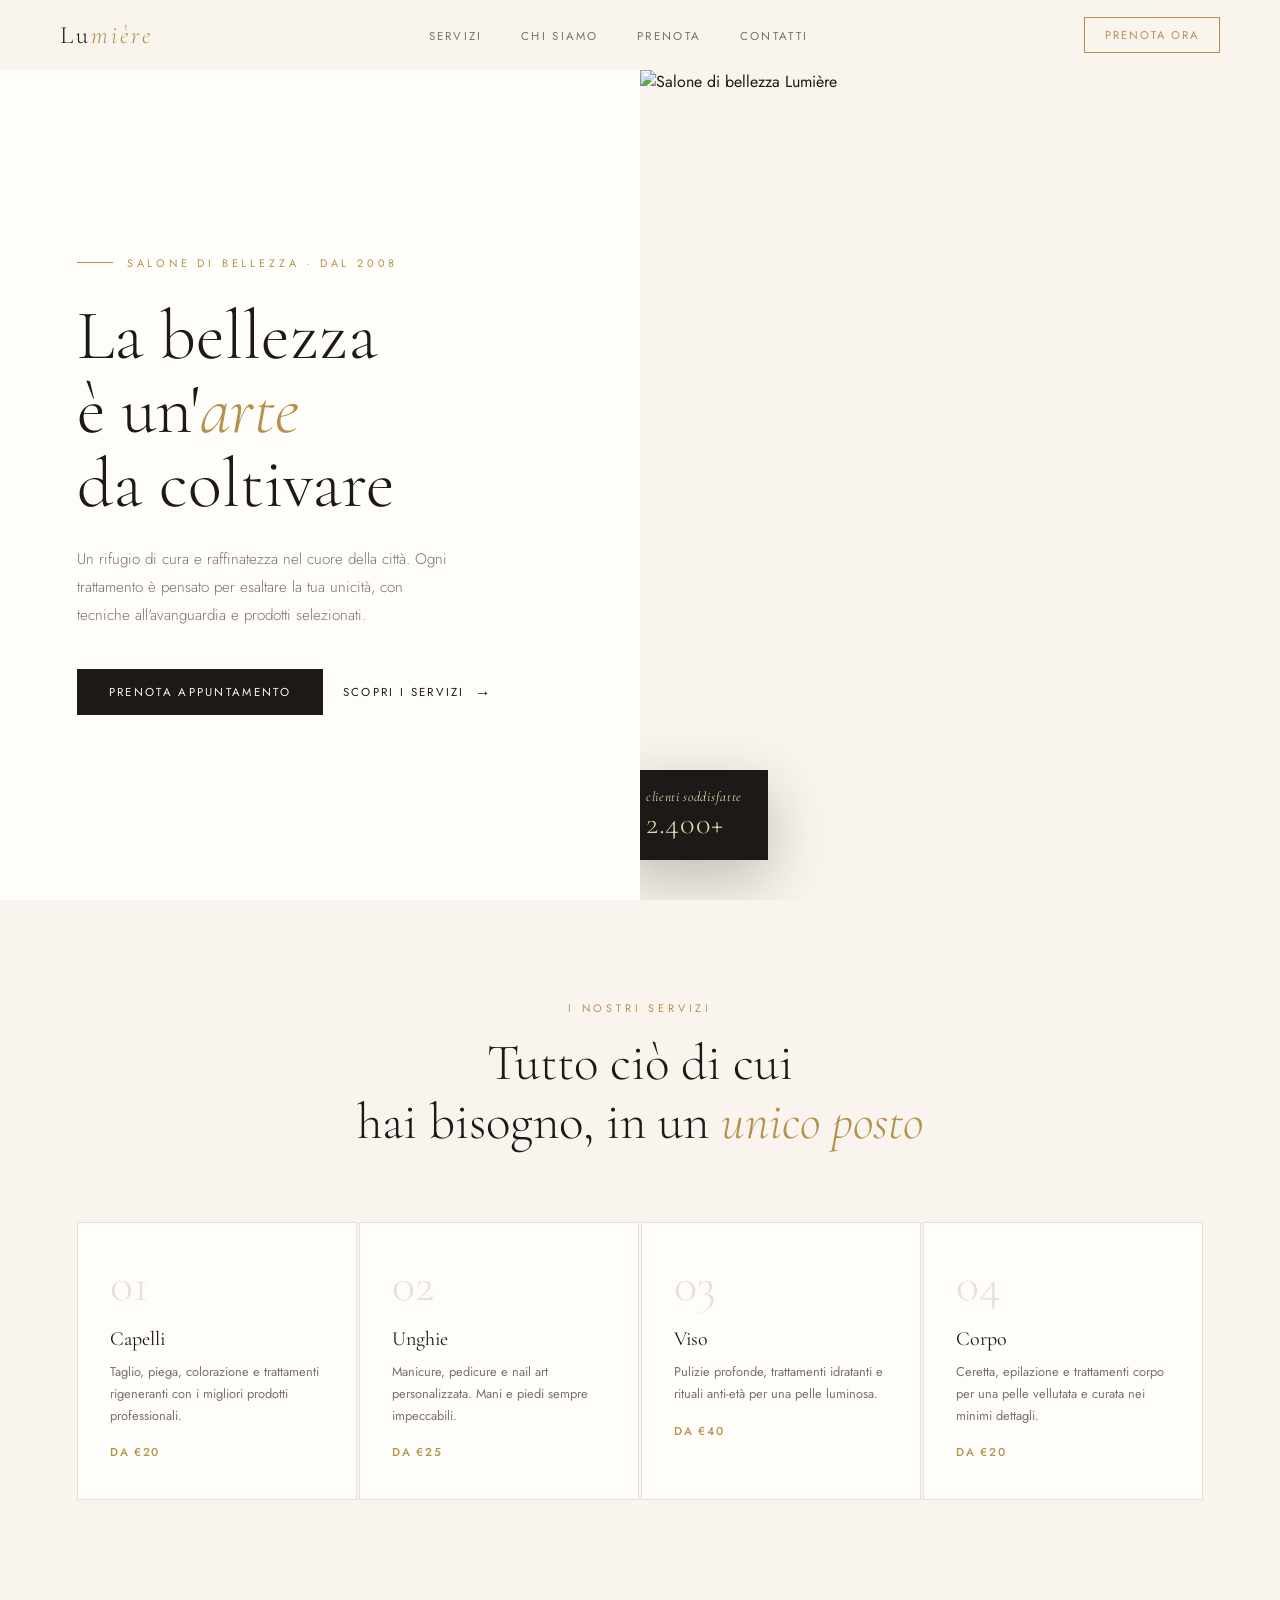
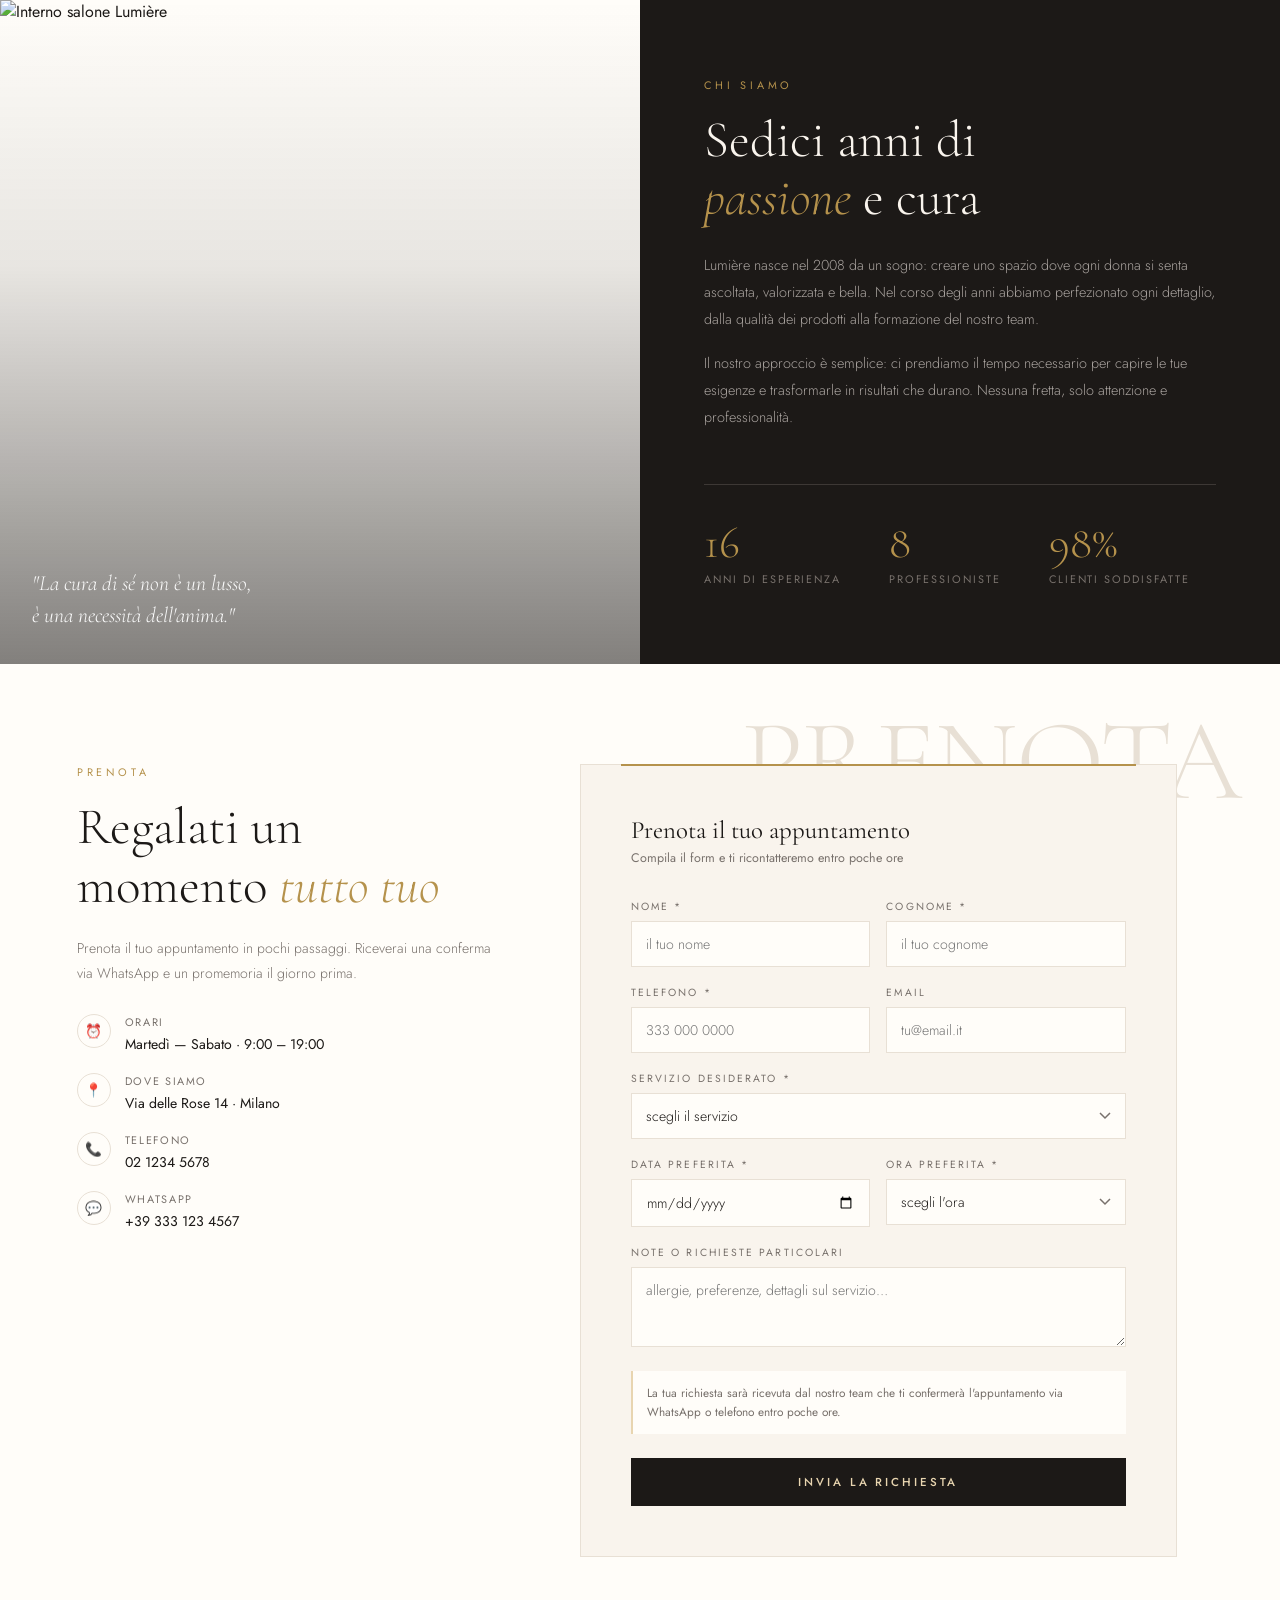
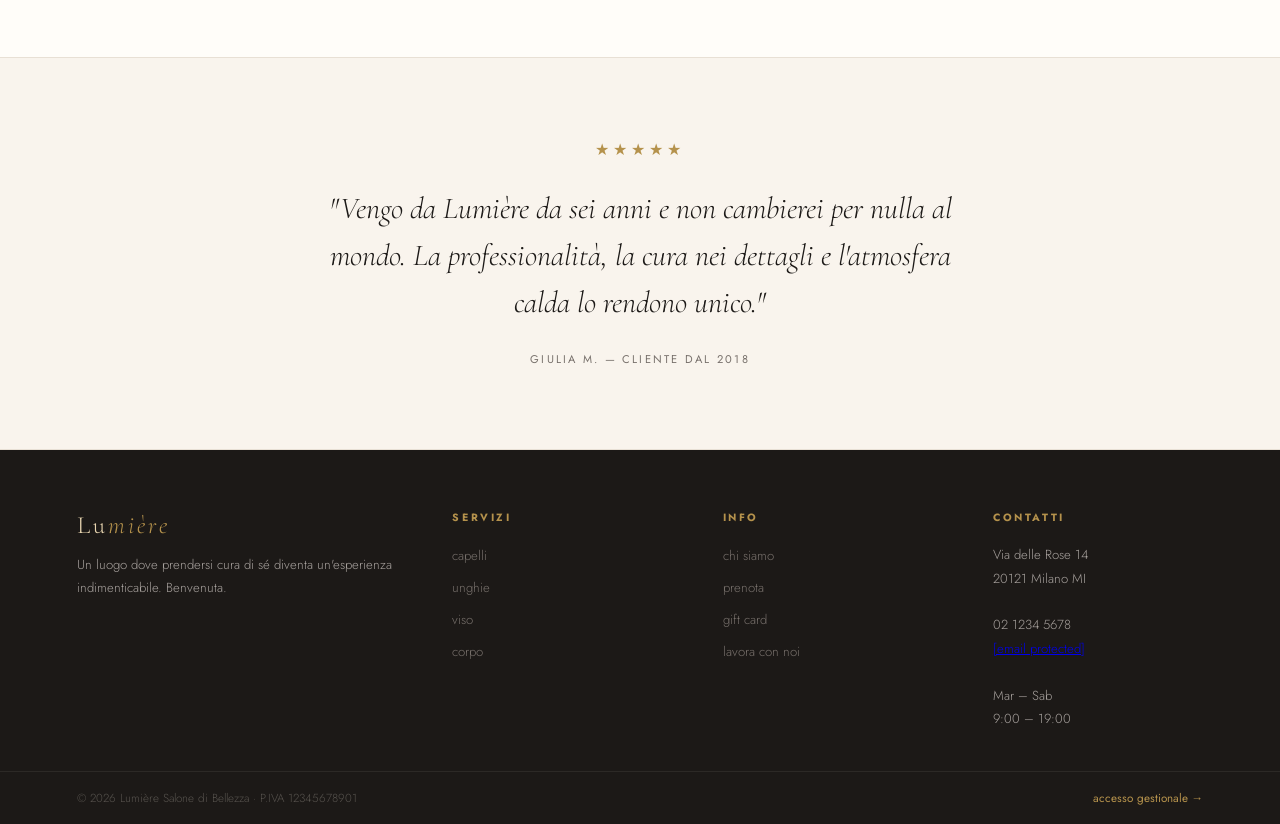
==== index.html @ c87d74b4 "Add files via upload" ====
<!DOCTYPE html>
<html lang="it">
<head>
<meta charset="UTF-8">
<meta name="viewport" content="width=device-width, initial-scale=1">
<title>Lumière — Salone di Bellezza</title>
<link rel="preconnect" href="https://fonts.googleapis.com">
<link href="https://fonts.googleapis.com/css2?family=Cormorant+Garamond:ital,wght@0,300;0,400;0,600;1,300;1,400&family=Jost:wght@300;400;500&display=swap" rel="stylesheet">
<style>
  *, *::before, *::after { box-sizing: border-box; margin: 0; padding: 0; }

  :root {
    --cream: #f9f4ed;
    --warm-white: #fffdf9;
    --charcoal: #1c1917;
    --muted: #78716c;
    --gold: #b5924c;
    --gold-light: #e8d5b0;
    --border: #e8e0d5;
    --nav-h: 70px;
  }

  html { scroll-behavior: smooth; }

  body {
    font-family: 'Jost', sans-serif;
    background: var(--warm-white);
    color: var(--charcoal);
    overflow-x: hidden;
  }

  nav {
    position: fixed; top: 0; left: 0; right: 0; z-index: 200;
    height: var(--nav-h);
    display: flex; align-items: center; justify-content: space-between;
    padding: 0 clamp(20px, 5vw, 60px);
    background: rgba(249,244,237,0.95);
    backdrop-filter: blur(12px);
    border-bottom: 1px solid transparent;
    transition: border-color 0.3s;
  }
  nav.scrolled { border-bottom-color: var(--border); }

  .nav-logo {
    font-family: 'Cormorant Garamond', serif;
    font-size: 1.55rem; font-weight: 300; letter-spacing: 0.12em;
    color: var(--charcoal); text-decoration: none; flex-shrink: 0;
  }
  .nav-logo em { font-style: italic; color: var(--gold); }

  .nav-links { display: flex; gap: clamp(20px, 3vw, 40px); list-style: none; }
  .nav-links a {
    font-size: 0.72rem; letter-spacing: 0.2em; text-transform: uppercase;
    color: var(--muted); text-decoration: none; transition: color 0.2s; white-space: nowrap;
  }
  .nav-links a:hover { color: var(--charcoal); }

  .nav-cta {
    font-size: 0.7rem; letter-spacing: 0.18em; text-transform: uppercase;
    color: var(--gold); border: 1px solid var(--gold);
    padding: 9px 20px; text-decoration: none; white-space: nowrap;
    transition: all 0.25s; flex-shrink: 0;
  }
  .nav-cta:hover { background: var(--gold); color: #fff; }

  .nav-burger {
    display: none; flex-direction: column; gap: 5px;
    cursor: pointer; padding: 8px; background: none; border: none; flex-shrink: 0;
  }
  .nav-burger span { display: block; width: 24px; height: 1.5px; background: var(--charcoal); transition: all 0.3s; }
  .nav-burger.aperto span:nth-child(1) { transform: translateY(6.5px) rotate(45deg); }
  .nav-burger.aperto span:nth-child(2) { opacity: 0; }
  .nav-burger.aperto span:nth-child(3) { transform: translateY(-6.5px) rotate(-45deg); }

  .nav-mobile {
    display: none; position: fixed;
    top: var(--nav-h); left: 0; right: 0; bottom: 0;
    background: var(--cream); z-index: 190;
    flex-direction: column; align-items: center; justify-content: center; gap: 32px;
    opacity: 0; pointer-events: none; transition: opacity 0.3s;
  }
  .nav-mobile.aperto { opacity: 1; pointer-events: all; }
  .nav-mobile a {
    font-family: 'Cormorant Garamond', serif;
    font-size: 2.2rem; font-weight: 300; color: var(--charcoal);
    text-decoration: none; letter-spacing: 0.08em; transition: color 0.2s;
  }
  .nav-mobile a:hover { color: var(--gold); }
  .nav-mobile .mobile-cta {
    font-size: 0.75rem; letter-spacing: 0.2em; text-transform: uppercase;
    font-family: 'Jost', sans-serif;
    border: 1px solid var(--gold); color: var(--gold);
    padding: 14px 36px; margin-top: 8px;
  }

  .hero {
    min-height: 100vh;
    display: grid; grid-template-columns: 1fr 1fr;
    padding-top: var(--nav-h);
  }

  .hero-left {
    display: flex; flex-direction: column; justify-content: center;
    padding: clamp(40px,6vw,80px) clamp(24px,4vw,60px) clamp(40px,6vw,80px) clamp(24px,6vw,80px);
  }

  .hero-tag {
    font-size: 0.68rem; letter-spacing: 0.35em; text-transform: uppercase;
    color: var(--gold); margin-bottom: 28px;
    display: flex; align-items: center; gap: 14px;
    animation: fadeUp 0.7s ease 0.1s both;
  }
  .hero-tag::before { content: ''; width: 36px; height: 1px; background: var(--gold); flex-shrink: 0; }

  .hero-title {
    font-family: 'Cormorant Garamond', serif;
    font-size: clamp(2.8rem, 5.5vw, 5.2rem);
    font-weight: 300; line-height: 1.05; color: var(--charcoal); margin-bottom: 24px;
    animation: fadeUp 0.7s ease 0.25s both;
  }
  .hero-title em { font-style: italic; color: var(--gold); }

  .hero-text {
    font-size: clamp(0.85rem,1.5vw,0.95rem); line-height: 1.85;
    color: var(--muted); max-width: 380px; margin-bottom: 40px; font-weight: 300;
    animation: fadeUp 0.7s ease 0.4s both;
  }

  .hero-btns {
    display: flex; gap: 20px; align-items: center; flex-wrap: wrap;
    animation: fadeUp 0.7s ease 0.55s both;
  }

  .btn-primary {
    background: var(--charcoal); color: var(--cream);
    padding: 15px 32px; text-decoration: none;
    font-size: 0.72rem; letter-spacing: 0.2em; text-transform: uppercase;
    transition: all 0.25s; white-space: nowrap;
  }
  .btn-primary:hover { background: var(--gold); }

  .btn-ghost {
    color: var(--charcoal); text-decoration: none;
    font-size: 0.72rem; letter-spacing: 0.2em; text-transform: uppercase;
    display: flex; align-items: center; gap: 10px; transition: color 0.2s; white-space: nowrap;
  }
  .btn-ghost:hover { color: var(--gold); }
  .btn-ghost::after { content: '→'; font-size: 1rem; }

  .hero-right { position: relative; overflow: hidden; background: var(--cream); }

  .hero-img-placeholder {
    width: 100%; height: 100%; min-height: 400px;
    position: relative;
  }
  .hero-img-placeholder img {
    width: 100%; height: 100%; object-fit: cover; object-position: center top;
    display: block;
  }

  .hero-badge {
    position: absolute; bottom: 40px; left: -20px;
    background: var(--charcoal); color: var(--gold-light);
    padding: 18px 26px;
    font-family: 'Cormorant Garamond', serif;
    font-size: 0.85rem; font-style: italic; letter-spacing: 0.05em;
    box-shadow: 0 20px 60px rgba(28,25,23,0.25);
  }
  .hero-badge strong { display: block; font-size: 1.9rem; font-weight: 300; font-style: normal; }

  .servizi {
    padding: clamp(60px,8vw,100px) clamp(20px,6vw,80px);
    background: var(--cream);
  }

  .section-header { text-align: center; margin-bottom: clamp(40px,6vw,70px); }

  .section-tag {
    font-size: 0.68rem; letter-spacing: 0.35em; text-transform: uppercase;
    color: var(--gold); display: block; margin-bottom: 18px;
  }

  .section-title {
    font-family: 'Cormorant Garamond', serif;
    font-size: clamp(2rem,4vw,3.4rem); font-weight: 300; line-height: 1.15;
  }
  .section-title em { font-style: italic; color: var(--gold); }

  .servizi-grid { display: grid; grid-template-columns: repeat(4,1fr); gap: 2px; }

  .servizio-card {
    background: var(--warm-white);
    padding: clamp(24px,3vw,40px) clamp(20px,2.5vw,32px);
    border: 1px solid var(--border); position: relative;
    transition: all 0.3s; overflow: hidden;
  }
  .servizio-card::before {
    content: ''; position: absolute; bottom: 0; left: 0; right: 0; height: 2px;
    background: var(--gold); transform: scaleX(0); transform-origin: left; transition: transform 0.4s;
  }
  .servizio-card:hover { background: var(--charcoal); }
  .servizio-card:hover .servizio-nome,
  .servizio-card:hover .servizio-desc { color: var(--cream); }
  .servizio-card:hover .servizio-prezzo { color: var(--gold); }
  .servizio-card:hover::before { transform: scaleX(1); }
  .servizio-card:hover .servizio-num { color: rgba(181,146,76,0.2); }

  .servizio-num {
    font-family: 'Cormorant Garamond', serif;
    font-size: 3rem; font-weight: 300; color: var(--border); line-height: 1; margin-bottom: 18px; transition: color 0.3s;
  }
  .servizio-nome {
    font-family: 'Cormorant Garamond', serif;
    font-size: 1.25rem; font-weight: 400; color: var(--charcoal); margin-bottom: 10px; transition: color 0.3s;
  }
  .servizio-desc { font-size: 0.8rem; line-height: 1.7; color: var(--muted); margin-bottom: 18px; transition: color 0.3s; }
  .servizio-prezzo {
    font-size: 0.72rem; letter-spacing: 0.15em; text-transform: uppercase; color: var(--gold); font-weight: 500; transition: color 0.3s;
  }

  .about { display: grid; grid-template-columns: 1fr 1fr; min-height: 60vh; }

  .about-img {
    position: relative; overflow: hidden;
    display: flex; align-items: flex-end; min-height: 360px;
  }
  .about-img img {
    position: absolute; inset: 0; width: 100%; height: 100%;
    object-fit: cover; object-position: center;
  }
  .about-img::after {
    content: ''; position: absolute; inset: 0;
    background: linear-gradient(to top, rgba(28,25,23,0.55) 0%, rgba(28,25,23,0.1) 60%, transparent 100%);
  }
  .about-img-quote {
    position: relative; z-index: 2;
    padding: 32px;
    font-family: 'Cormorant Garamond', serif;
    font-size: clamp(1rem,2vw,1.35rem); font-style: italic; font-weight: 300;
    color: rgba(255,255,255,0.95); line-height: 1.5;
  }

  .about-text {
    padding: clamp(40px,6vw,80px) clamp(24px,5vw,80px);
    display: flex; flex-direction: column; justify-content: center; background: var(--charcoal);
  }
  .about-text .section-tag { text-align: left; }
  .about-text .section-title { color: var(--cream); text-align: left; margin-bottom: 24px; }
  .about-text p { font-size: 0.9rem; line-height: 1.85; color: #a8a29e; font-weight: 300; margin-bottom: 18px; }

  .about-stats {
    display: flex; gap: clamp(24px,4vw,48px); margin-top: 36px;
    padding-top: 36px; border-top: 1px solid #3d3835; flex-wrap: wrap;
  }
  .stat-num {
    font-family: 'Cormorant Garamond', serif;
    font-size: clamp(2rem,3.5vw,2.8rem); font-weight: 300; color: var(--gold); display: block; line-height: 1;
  }
  .stat-label { font-size: 0.68rem; letter-spacing: 0.18em; text-transform: uppercase; color: #78716c; margin-top: 5px; display: block; }

  .prenotazione {
    padding: clamp(60px,8vw,100px) clamp(20px,6vw,80px);
    background: var(--warm-white); position: relative; overflow: hidden;
  }
  .prenotazione-deco {
    position: absolute; top: 40px; right: 40px;
    font-family: 'Cormorant Garamond', serif;
    font-size: clamp(4rem,9vw,9rem); font-weight: 300;
    color: var(--border); line-height: 1; pointer-events: none; user-select: none; letter-spacing: -0.02em;
  }

  .prenotazione-inner {
    display: grid; grid-template-columns: 1fr 1.4fr;
    gap: clamp(40px,6vw,80px); align-items: start; max-width: 1100px; position: relative;
  }

  .prenotazione-info .section-title { text-align: left; margin-bottom: 20px; }
  .prenotazione-info > p { font-size: 0.88rem; line-height: 1.8; color: var(--muted); font-weight: 300; margin-bottom: 28px; }

  .info-item { display: flex; align-items: flex-start; gap: 14px; margin-bottom: 18px; }
  .info-icon {
    width: 34px; height: 34px; flex-shrink: 0;
    border: 1px solid var(--border); border-radius: 50%;
    display: flex; align-items: center; justify-content: center; font-size: 0.85rem; color: var(--gold);
  }
  .info-label { font-size: 0.68rem; letter-spacing: 0.15em; text-transform: uppercase; color: var(--muted); display: block; margin-bottom: 2px; }
  .info-value { font-size: 0.88rem; color: var(--charcoal); font-weight: 400; }

  .form-card {
    background: var(--cream); padding: clamp(28px,4vw,50px);
    border: 1px solid var(--border); position: relative;
  }
  .form-card::before {
    content: ''; position: absolute; top: -1px; left: 40px; right: 40px; height: 2px; background: var(--gold);
  }

  .form-title { font-family: 'Cormorant Garamond', serif; font-size: 1.55rem; font-weight: 400; margin-bottom: 4px; }
  .form-subtitle { font-size: 0.78rem; color: var(--muted); margin-bottom: 32px; }

  .form-row { display: grid; grid-template-columns: 1fr 1fr; gap: 16px; }

  .form-group { margin-bottom: 18px; }
  .form-group label {
    display: block; font-size: 0.65rem; letter-spacing: 0.2em;
    text-transform: uppercase; color: var(--muted); margin-bottom: 7px;
  }
  .form-group input,
  .form-group select,
  .form-group textarea {
    width: 100%; padding: 12px 14px;
    border: 1px solid var(--border); border-radius: 0;
    background: var(--warm-white); color: var(--charcoal);
    font-family: 'Jost', sans-serif; font-size: 0.88rem; font-weight: 300;
    transition: border-color 0.2s, box-shadow 0.2s;
    appearance: none; -webkit-appearance: none;
  }
  .form-group input:focus,
  .form-group select:focus,
  .form-group textarea:focus {
    outline: none; border-color: var(--gold); box-shadow: 0 0 0 3px rgba(181,146,76,0.08);
  }
  .form-group textarea { resize: vertical; min-height: 80px; }
  .form-group select {
    background-image: url("data:image/svg+xml,%3Csvg xmlns='http://www.w3.org/2000/svg' width='12' height='8' viewBox='0 0 12 8'%3E%3Cpath d='M1 1l5 5 5-5' stroke='%2378716c' fill='none' stroke-width='1.5'/%3E%3C/svg%3E");
    background-repeat: no-repeat; background-position: right 14px center; padding-right: 36px; cursor: pointer;
  }

  .form-note {
    font-size: 0.74rem; color: var(--muted); margin-bottom: 24px; line-height: 1.65;
    padding: 12px 14px; background: var(--warm-white); border-left: 2px solid var(--gold-light);
  }

  .form-submit {
    width: 100%; padding: 16px;
    background: var(--charcoal); color: var(--gold-light); border: none; cursor: pointer;
    font-family: 'Jost', sans-serif; font-size: 0.72rem;
    letter-spacing: 0.25em; text-transform: uppercase; transition: all 0.25s; font-weight: 500;
  }
  .form-submit:hover { background: var(--gold); color: #fff; }

  .testimonial {
    background: var(--cream); padding: clamp(50px,7vw,80px) clamp(20px,6vw,80px);
    text-align: center; border-top: 1px solid var(--border); border-bottom: 1px solid var(--border);
  }
  .stars { color: var(--gold); font-size: 1rem; letter-spacing: 4px; margin-bottom: 24px; }
  .testimonial-text {
    font-family: 'Cormorant Garamond', serif;
    font-size: clamp(1.2rem,2.5vw,1.9rem);
    font-weight: 300; font-style: italic; line-height: 1.55;
    color: var(--charcoal); max-width: 680px; margin: 0 auto 20px;
  }
  .testimonial-author { font-size: 0.7rem; letter-spacing: 0.2em; text-transform: uppercase; color: var(--muted); }

  footer {
    background: var(--charcoal); color: #a8a29e;
    padding: clamp(48px,6vw,60px) clamp(20px,6vw,80px) clamp(32px,4vw,40px);
    display: grid; grid-template-columns: 1.5fr 1fr 1fr 1fr; gap: clamp(32px,5vw,60px);
  }
  .footer-brand .nav-logo { color: var(--gold-light); display: block; margin-bottom: 14px; }
  .footer-brand p { font-size: 0.82rem; line-height: 1.75; font-weight: 300; }

  .footer-col h4 { font-size: 0.66rem; letter-spacing: 0.25em; text-transform: uppercase; color: var(--gold); margin-bottom: 18px; }
  .footer-col ul { list-style: none; }
  .footer-col ul li { margin-bottom: 9px; }
  .footer-col ul li a { color: #78716c; text-decoration: none; font-size: 0.82rem; font-weight: 300; transition: color 0.2s; }
  .footer-col ul li a:hover { color: var(--gold-light); }
  .footer-col p { font-size: 0.82rem; line-height: 1.8; font-weight: 300; }

  .footer-bottom {
    background: var(--charcoal);
    padding: 18px clamp(20px,6vw,80px);
    border-top: 1px solid #2c2926;
    display: flex; justify-content: space-between; align-items: center; flex-wrap: wrap; gap: 10px;
  }
  .footer-bottom p { font-size: 0.73rem; color: #57534e; font-weight: 300; }
  .footer-bottom a { color: var(--gold); text-decoration: none; font-size: 0.73rem; }

  @keyframes fadeUp {
    from { opacity: 0; transform: translateY(28px); }
    to   { opacity: 1; transform: translateY(0); }
  }

  @media (max-width: 1024px) {
    .servizi-grid { grid-template-columns: repeat(2,1fr); }
    footer { grid-template-columns: 1fr 1fr; }
    .footer-brand { grid-column: 1 / -1; }
    .prenotazione-inner { grid-template-columns: 1fr; }
    .prenotazione-deco { display: none; }
  }

  @media (max-width: 768px) {
    :root { --nav-h: 64px; }

    .nav-links, .nav-cta { display: none; }
    .nav-burger { display: flex; }
    .nav-mobile { display: flex; }

    .hero { grid-template-columns: 1fr; min-height: auto; }
    .hero-right { order: -1; height: 55vw; min-height: 220px; }
    .hero-img-placeholder { min-height: 0; height: 100%; }
    .hero-badge { display: none; }
    .hero-left { padding: 36px 20px 52px; }
    .hero-text { max-width: 100%; }
    .hero-btns { flex-direction: column; align-items: stretch; gap: 14px; }
    .btn-primary { text-align: center; padding: 16px; }
    .btn-ghost { justify-content: center; }

    .servizi-grid { grid-template-columns: 1fr; }

    .about { grid-template-columns: 1fr; }
    .about-img { min-height: 260px; }
    .about-img-inner { font-size: 6rem; }
    .about-text { padding: 40px 20px; }

    .form-row { grid-template-columns: 1fr; }
    .form-card { padding: 28px 20px; }

    footer { grid-template-columns: 1fr; gap: 36px; }
    .footer-brand { grid-column: auto; }
  }

  /* SMALL ≤400px */
  @media (max-width: 400px) {
    .hero-title { font-size: 2.4rem; }
    .nav-logo { font-size: 1.3rem; }
    .about-img-quote { font-size: 0.9rem; }
  }
</style>
</head>
<body>

<!-- NAV -->
<nav id="nav">
  <a href="#" class="nav-logo">Lu<em>mière</em></a>
  <ul class="nav-links">
    <li><a href="#servizi">servizi</a></li>
    <li><a href="#about">chi siamo</a></li>
    <li><a href="#prenota">prenota</a></li>
    <li><a href="#contatti">contatti</a></li>
  </ul>
  <a href="#prenota" class="nav-cta">prenota ora</a>
  <button class="nav-burger" id="burger" aria-label="apri menu">
    <span></span><span></span><span></span>
  </button>
</nav>

<!-- MENU MOBILE -->
<div class="nav-mobile" id="navMobile">
  <a href="#servizi"  onclick="chiudiMenu()">servizi</a>
  <a href="#about"    onclick="chiudiMenu()">chi siamo</a>
  <a href="#prenota"  onclick="chiudiMenu()">prenota</a>
  <a href="#contatti" onclick="chiudiMenu()">contatti</a>
  <a href="#prenota"  onclick="chiudiMenu()" class="mobile-cta">prenota ora</a>
</div>

<!-- HERO -->
<section class="hero">
  <div class="hero-left">
    <div class="hero-tag">salone di bellezza · dal 2008</div>
    <h1 class="hero-title">La bellezza<br>è un'<em>arte</em><br>da coltivare</h1>
    <p class="hero-text">
      Un rifugio di cura e raffinatezza nel cuore della città.
      Ogni trattamento è pensato per esaltare la tua unicità,
      con tecniche all'avanguardia e prodotti selezionati.
    </p>
    <div class="hero-btns">
      <a href="#prenota" class="btn-primary">prenota appuntamento</a>
      <a href="#servizi"  class="btn-ghost">scopri i servizi</a>
    </div>
  </div>
  <div class="hero-right">
    <div class="hero-img-placeholder">
      <img src="https://images.unsplash.com/photo-1728488448472-16a259c6ba7c?q=80&w=870&auto=format&fit=crop&ixlib=rb-4.1.0&ixid=M3wxMjA3fDB8MHxwaG90by1wYWdlfHx8fGVufDB8fHx8fA%3D%3D" alt="Salone di bellezza Lumière">
    </div>
    <div class="hero-badge">
      <span>clienti soddisfatte</span>
      <strong>2.400+</strong>
    </div>
  </div>
</section>

<!-- SERVIZI -->
<section class="servizi" id="servizi">
  <div class="section-header">
    <span class="section-tag">i nostri servizi</span>
    <h2 class="section-title">Tutto ciò di cui<br>hai bisogno, in un <em>unico posto</em></h2>
  </div>
  <div class="servizi-grid">
    <div class="servizio-card">
      <div class="servizio-num">01</div>
      <div class="servizio-nome">Capelli</div>
      <p class="servizio-desc">Taglio, piega, colorazione e trattamenti rigeneranti con i migliori prodotti professionali.</p>
      <div class="servizio-prezzo">da €20</div>
    </div>
    <div class="servizio-card">
      <div class="servizio-num">02</div>
      <div class="servizio-nome">Unghie</div>
      <p class="servizio-desc">Manicure, pedicure e nail art personalizzata. Mani e piedi sempre impeccabili.</p>
      <div class="servizio-prezzo">da €25</div>
    </div>
    <div class="servizio-card">
      <div class="servizio-num">03</div>
      <div class="servizio-nome">Viso</div>
      <p class="servizio-desc">Pulizie profonde, trattamenti idratanti e rituali anti-età per una pelle luminosa.</p>
      <div class="servizio-prezzo">da €40</div>
    </div>
    <div class="servizio-card">
      <div class="servizio-num">04</div>
      <div class="servizio-nome">Corpo</div>
      <p class="servizio-desc">Ceretta, epilazione e trattamenti corpo per una pelle vellutata e curata nei minimi dettagli.</p>
      <div class="servizio-prezzo">da €20</div>
    </div>
  </div>
</section>

<!-- ABOUT -->
<section class="about" id="about">
  <div class="about-img">
    <img src="https://plus.unsplash.com/premium_photo-1666990806921-a9bf7dc72efe?q=80&w=746&auto=format&fit=crop&ixlib=rb-4.1.0&ixid=M3wxMjA3fDB8MHxwaG90by1wYWdlfHx8fGVufDB8fHx8fA%3D%3D" alt="Interno salone Lumière">
    <div class="about-img-quote">"La cura di sé non è un lusso,<br>è una necessità dell'anima."</div>
  </div>
  <div class="about-text">
    <span class="section-tag">chi siamo</span>
    <h2 class="section-title" style="color:var(--cream)">Sedici anni di<br><em>passione</em> e cura</h2>
    <p>Lumière nasce nel 2008 da un sogno: creare uno spazio dove ogni donna si senta ascoltata, valorizzata e bella. Nel corso degli anni abbiamo perfezionato ogni dettaglio, dalla qualità dei prodotti alla formazione del nostro team.</p>
    <p>Il nostro approccio è semplice: ci prendiamo il tempo necessario per capire le tue esigenze e trasformarle in risultati che durano. Nessuna fretta, solo attenzione e professionalità.</p>
    <div class="about-stats">
      <div><span class="stat-num">16</span><span class="stat-label">anni di esperienza</span></div>
      <div><span class="stat-num">8</span><span class="stat-label">professioniste</span></div>
      <div><span class="stat-num">98%</span><span class="stat-label">clienti soddisfatte</span></div>
    </div>
  </div>
</section>

<!-- PRENOTAZIONE -->
<section class="prenotazione" id="prenota">
  <div class="prenotazione-deco">PRENOTA</div>
  <div class="prenotazione-inner">

    <div class="prenotazione-info">
      <span class="section-tag">prenota</span>
      <h2 class="section-title">Regalati un<br>momento <em>tutto tuo</em></h2>
      <p>Prenota il tuo appuntamento in pochi passaggi. Riceverai una conferma via WhatsApp e un promemoria il giorno prima.</p>
      <div class="info-item">
        <div class="info-icon">⏰</div>
        <div><span class="info-label">orari</span><span class="info-value">Martedì — Sabato · 9:00 – 19:00</span></div>
      </div>
      <div class="info-item">
        <div class="info-icon">📍</div>
        <div><span class="info-label">dove siamo</span><span class="info-value">Via delle Rose 14 · Milano</span></div>
      </div>
      <div class="info-item">
        <div class="info-icon">📞</div>
        <div><span class="info-label">telefono</span><span class="info-value">02 1234 5678</span></div>
      </div>
      <div class="info-item">
        <div class="info-icon">💬</div>
        <div><span class="info-label">whatsapp</span><span class="info-value">+39 333 123 4567</span></div>
      </div>
    </div>

    <div class="form-card">
      <h3 class="form-title">Prenota il tuo appuntamento</h3>
      <p class="form-subtitle">Compila il form e ti ricontatteremo entro poche ore</p>
      <form method="POST" action="prenota.php">
        <div class="form-row">
          <div class="form-group">
            <label>nome *</label>
            <input type="text" name="_nome" placeholder="il tuo nome" required>
          </div>
          <div class="form-group">
            <label>cognome *</label>
            <input type="text" name="_cognome" placeholder="il tuo cognome" required>
          </div>
        </div>
        <div class="form-row">
          <div class="form-group">
            <label>telefono *</label>
            <input type="tel" name="_telefono" placeholder="333 000 0000" required>
          </div>
          <div class="form-group">
            <label>email</label>
            <input type="email" name="_email" placeholder="tu@email.it">
          </div>
        </div>
        <div class="form-group">
          <label>servizio desiderato *</label>
          <select name="servizio_id" required>
            <option value="">scegli il servizio</option>
            <option value="2">piega — €20 · 30min</option>
            <option value="3">colorazione — €60 · 90min</option>
            <option value="4">manicure — €25 · 45min</option>
            <option value="5">pedicure — €30 · 60min</option>
            <option value="6">pulizia viso — €40 · 60min</option>
            <option value="7">ceretta — €20 · 30min</option>
          </select>
        </div>
        <div class="form-row">
          <div class="form-group">
            <label>data preferita *</label>
            <input type="date" name="_data" required>
          </div>
          <div class="form-group">
            <label>ora preferita *</label>
            <select name="_ora" required>
              <option value="">scegli l'ora</option>
              <option value="09:00">09:00</option>
              <option value="09:30">09:30</option>
              <option value="10:00">10:00</option>
              <option value="10:30">10:30</option>
              <option value="11:00">11:00</option>
              <option value="11:30">11:30</option>
              <option value="12:00">12:00</option>
              <option value="14:00">14:00</option>
              <option value="14:30">14:30</option>
              <option value="15:00">15:00</option>
              <option value="15:30">15:30</option>
              <option value="16:00">16:00</option>
              <option value="16:30">16:30</option>
              <option value="17:00">17:00</option>
              <option value="17:30">17:30</option>
              <option value="18:00">18:00</option>
              <option value="18:30">18:30</option>
            </select>
          </div>
        </div>
        <div class="form-group">
          <label>note o richieste particolari</label>
          <textarea name="note" placeholder="allergie, preferenze, dettagli sul servizio…"></textarea>
        </div>
        <div class="form-note">
          La tua richiesta sarà ricevuta dal nostro team che ti confermerà l'appuntamento via WhatsApp o telefono entro poche ore.
        </div>
        <button type="submit" class="form-submit">invia la richiesta</button>
      </form>
    </div>

  </div>
</section>

<!-- TESTIMONIANZA -->
<div class="testimonial">
  <div class="stars">★★★★★</div>
  <p class="testimonial-text">"Vengo da Lumière da sei anni e non cambierei per nulla al mondo. La professionalità, la cura nei dettagli e l'atmosfera calda lo rendono unico."</p>
  <span class="testimonial-author">Giulia M. — cliente dal 2018</span>
</div>

<!-- FOOTER -->
<footer id="contatti">
  <div class="footer-brand">
    <a href="#" class="nav-logo">Lu<em>mière</em></a>
    <p>Un luogo dove prendersi cura di sé diventa un'esperienza indimenticabile. Benvenuta.</p>
  </div>
  <div class="footer-col">
    <h4>servizi</h4>
    <ul>
      <li><a href="#prenota">capelli</a></li>
      <li><a href="#prenota">unghie</a></li>
      <li><a href="#prenota">viso</a></li>
      <li><a href="#prenota">corpo</a></li>
    </ul>
  </div>
  <div class="footer-col">
    <h4>info</h4>
    <ul>
      <li><a href="#about">chi siamo</a></li>
      <li><a href="#prenota">prenota</a></li>
      <li><a href="#">gift card</a></li>
      <li><a href="#">lavora con noi</a></li>
    </ul>
  </div>
  <div class="footer-col">
    <h4>contatti</h4>
    <p>Via delle Rose 14<br>20121 Milano MI</p>
    <br>
    <p>02 1234 5678<br><a href="/cdn-cgi/l/email-protection" class="__cf_email__" data-cfemail="bdd4d3dbd2fdd1c8d0d4d8cfd890cedcd1d2d3d893d4c9">[email&#160;protected]</a></p>
    <br>
    <p>Mar – Sab<br>9:00 – 19:00</p>
  </div>
</footer>

<div class="footer-bottom">
  <p>© 2026 Lumière Salone di Bellezza · P.IVA 12345678901</p>
  <a href="index.php">accesso gestionale →</a>
</div>

<script data-cfasync="false" src="/cdn-cgi/scripts/5c5dd728/cloudflare-static/email-decode.min.js"></script><script>
  const nav       = document.getElementById('nav');
  const burger    = document.getElementById('burger');
  const navMobile = document.getElementById('navMobile');

  window.addEventListener('scroll', () => {
    nav.classList.toggle('scrolled', window.scrollY > 40);
  }, { passive: true });

  burger.addEventListener('click', () => {
    const aperto = burger.classList.toggle('aperto');
    navMobile.classList.toggle('aperto', aperto);
    document.body.st
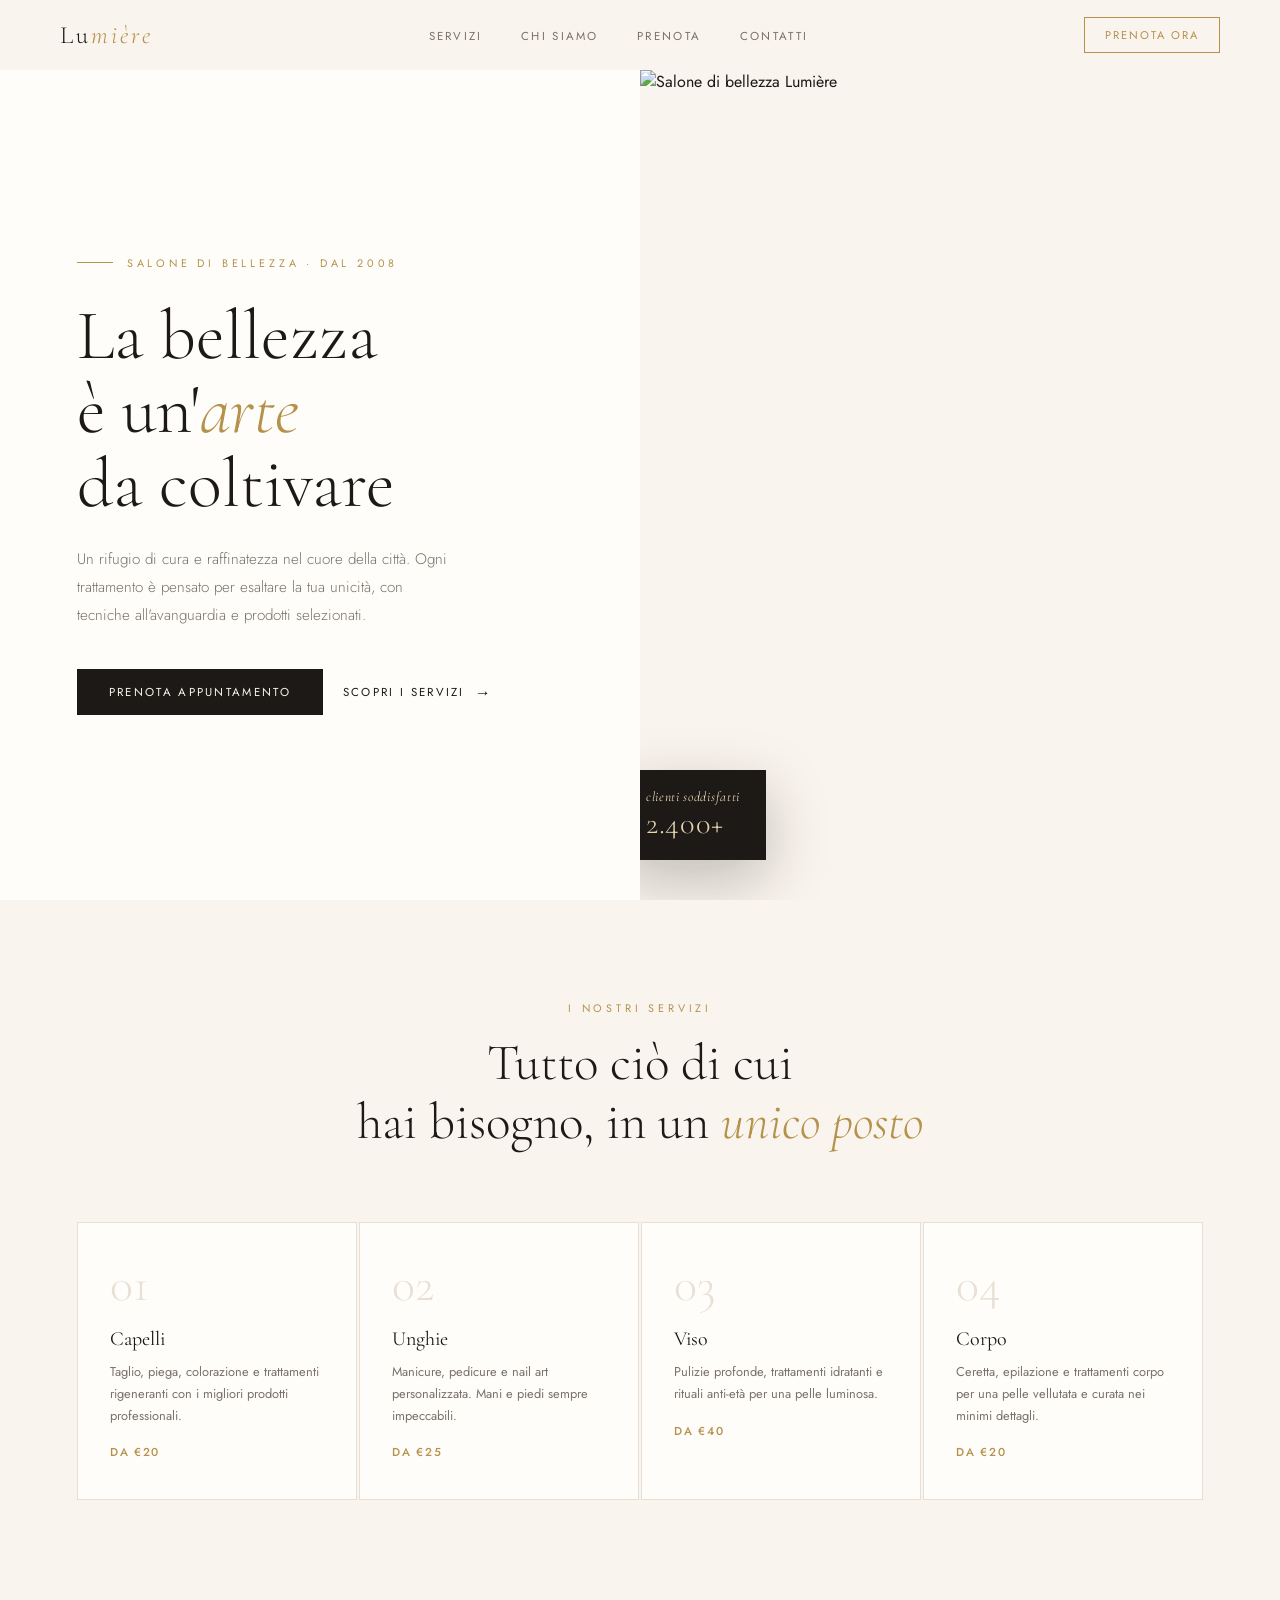
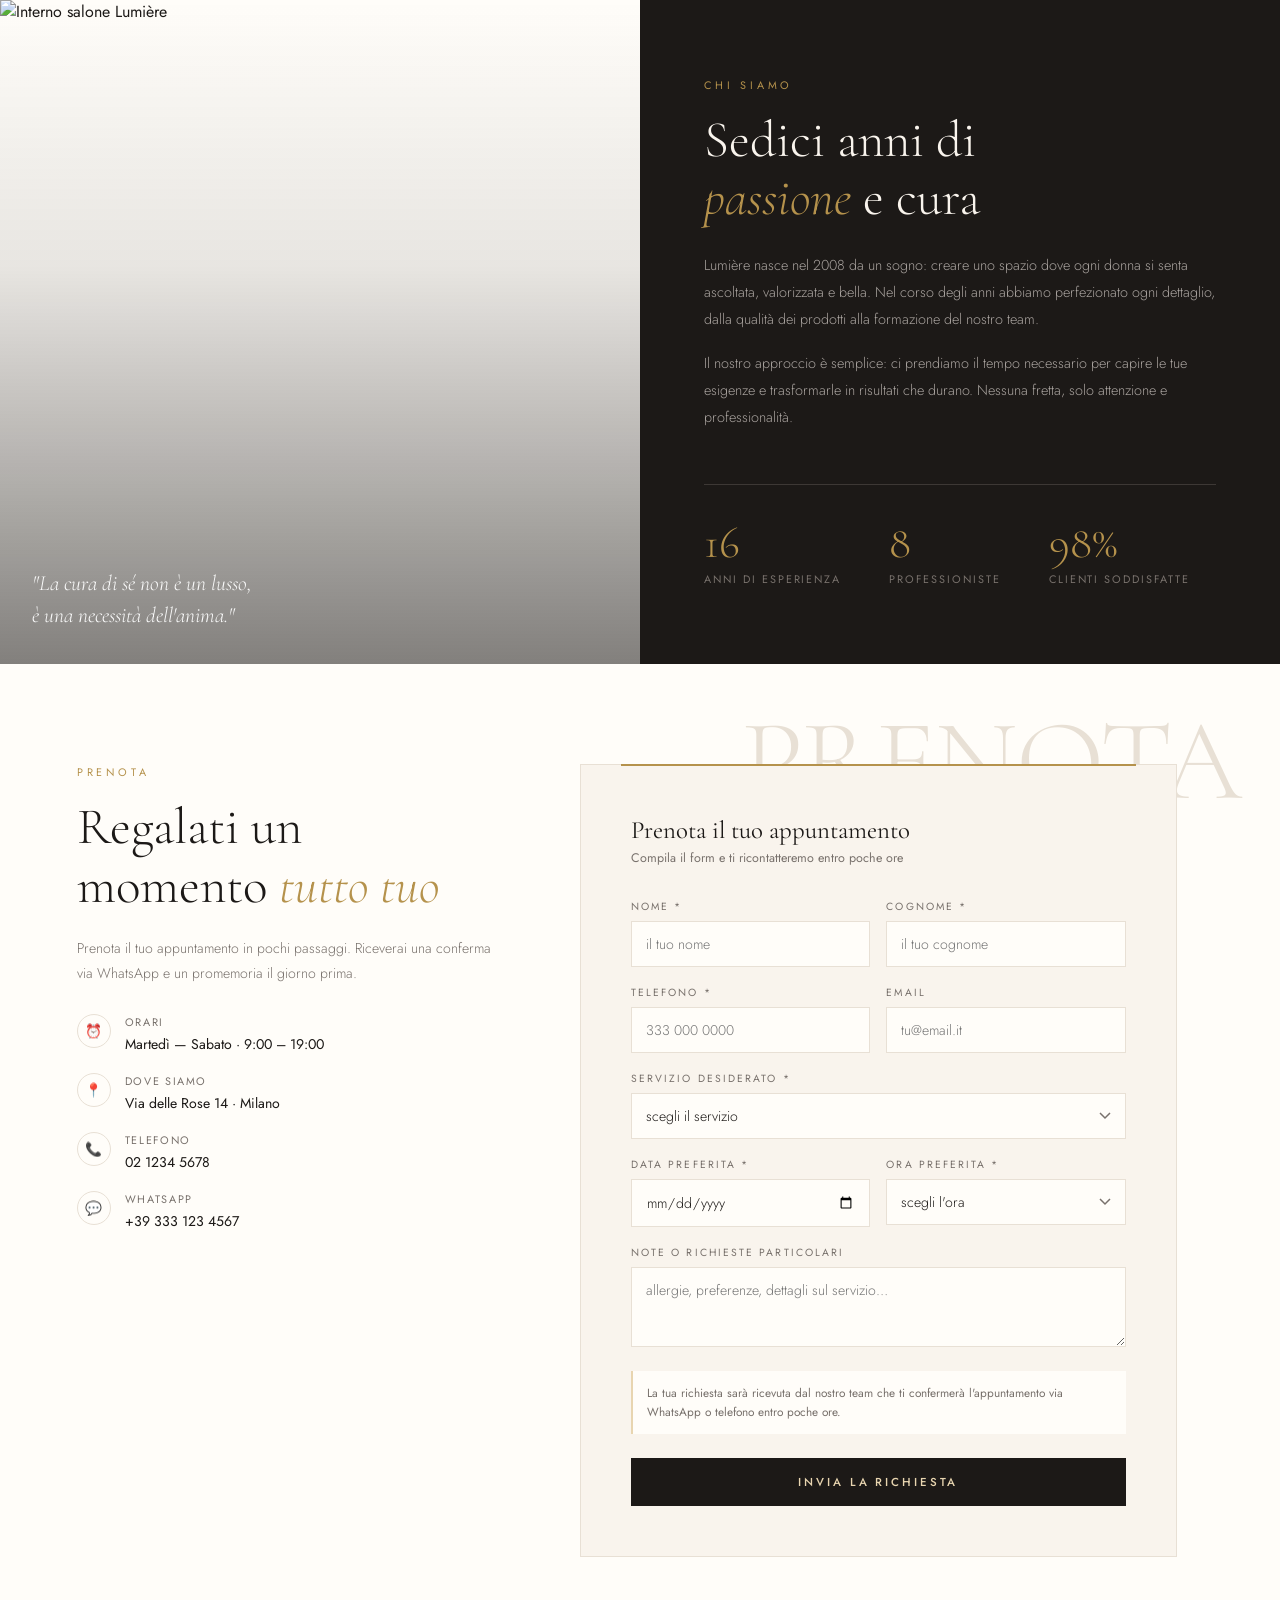
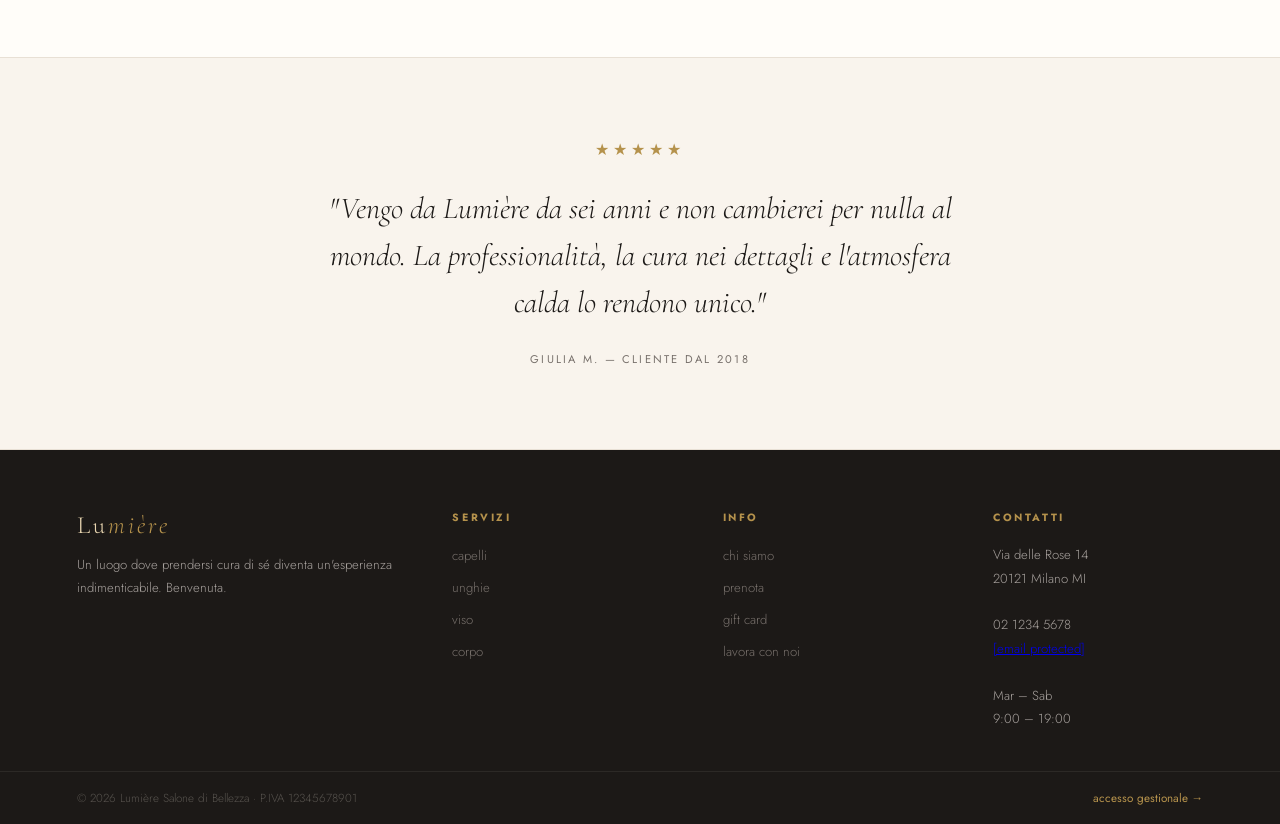
==== commit 5ccecce8: "Update index.html Corrected a grammatical error on line 476." ====
--- a/index.html
+++ b/index.html
@@ -473,7 +473,7 @@
       <img src="https://images.unsplash.com/photo-1728488448472-16a259c6ba7c?q=80&w=870&auto=format&fit=crop&ixlib=rb-4.1.0&ixid=M3wxMjA3fDB8MHxwaG90by1wYWdlfHx8fGVufDB8fHx8fA%3D%3D" alt="Salone di bellezza Lumière">
     </div>
     <div class="hero-badge">
-      <span>clienti soddisfatte</span>
+      <span>clienti soddisfatti</span>
       <strong>2.400+</strong>
     </div>
   </div>
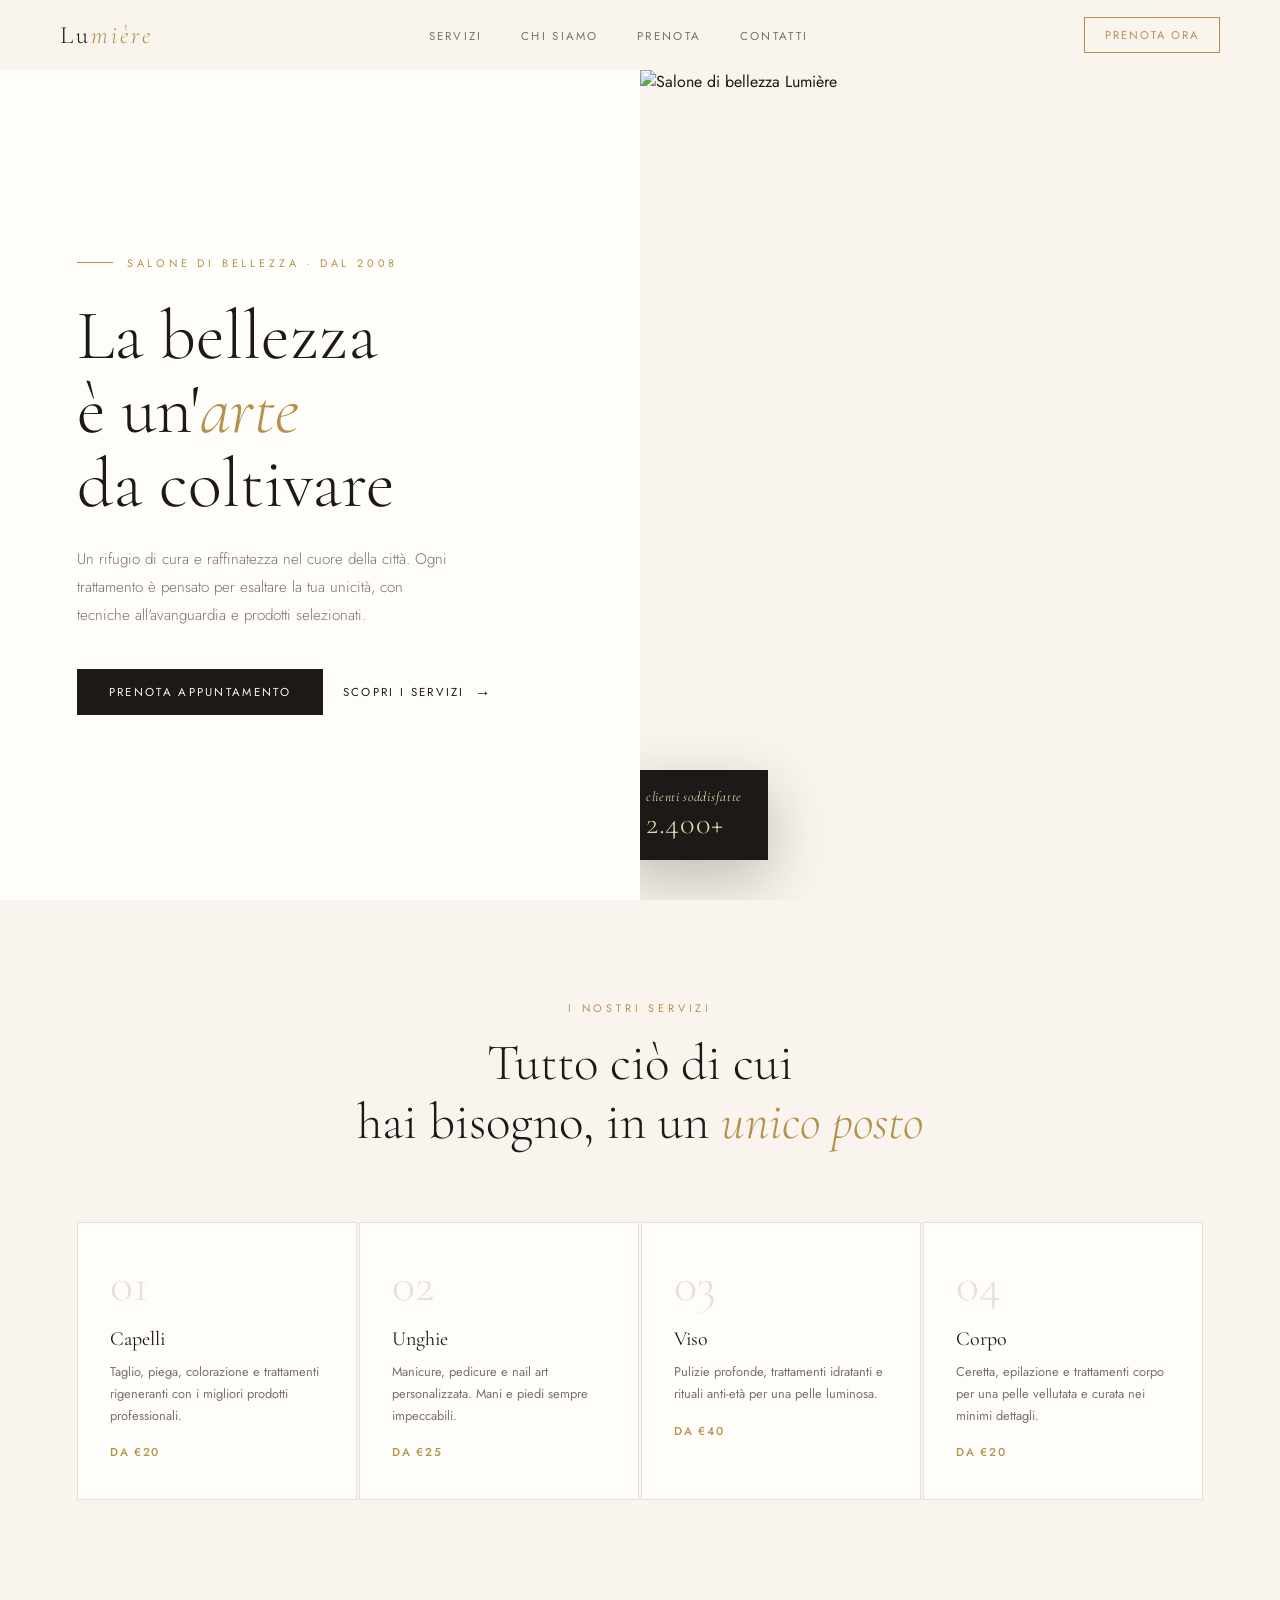
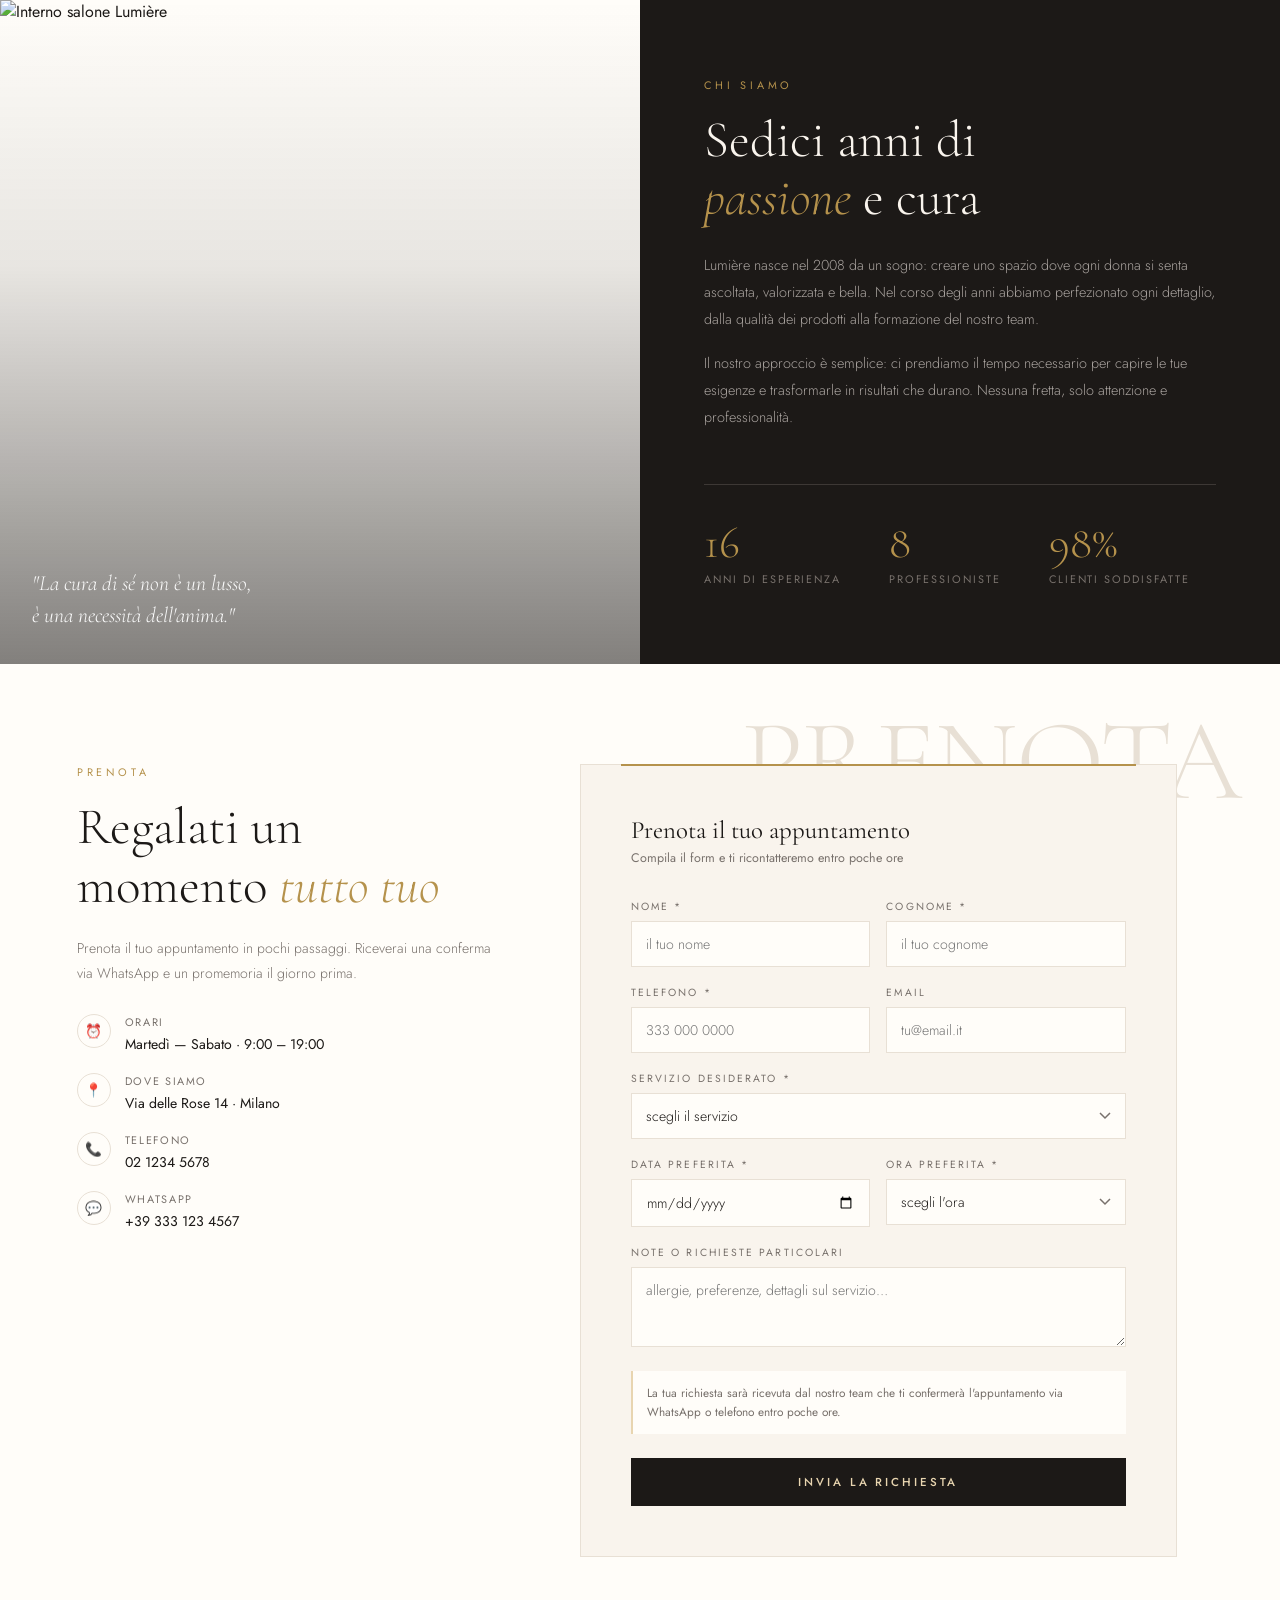
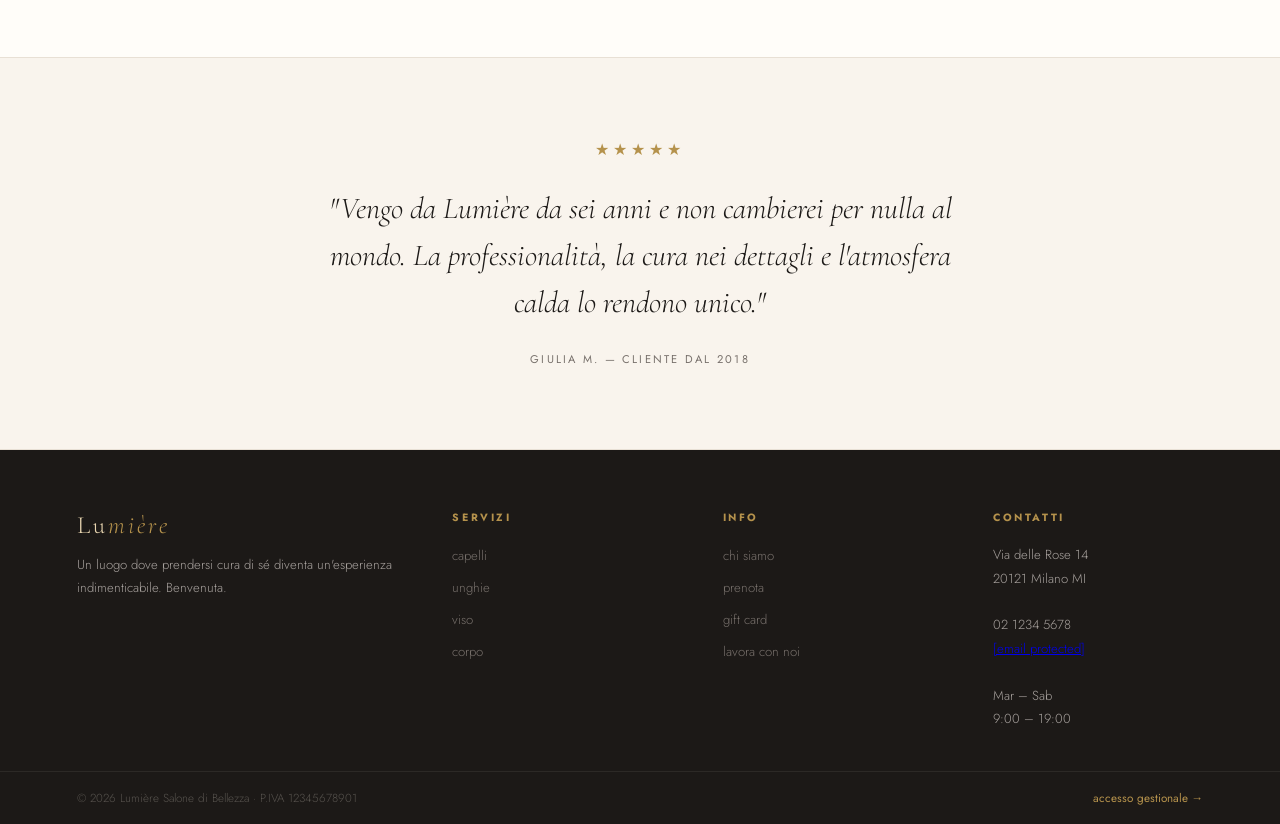
==== commit 40f71a15: "Update index.html reversed a change because i missread." ====
--- a/index.html
+++ b/index.html
@@ -473,7 +473,7 @@
       <img src="https://images.unsplash.com/photo-1728488448472-16a259c6ba7c?q=80&w=870&auto=format&fit=crop&ixlib=rb-4.1.0&ixid=M3wxMjA3fDB8MHxwaG90by1wYWdlfHx8fGVufDB8fHx8fA%3D%3D" alt="Salone di bellezza Lumière">
     </div>
     <div class="hero-badge">
-      <span>clienti soddisfatti</span>
+      <span>clienti soddisfatte</span>
       <strong>2.400+</strong>
     </div>
   </div>
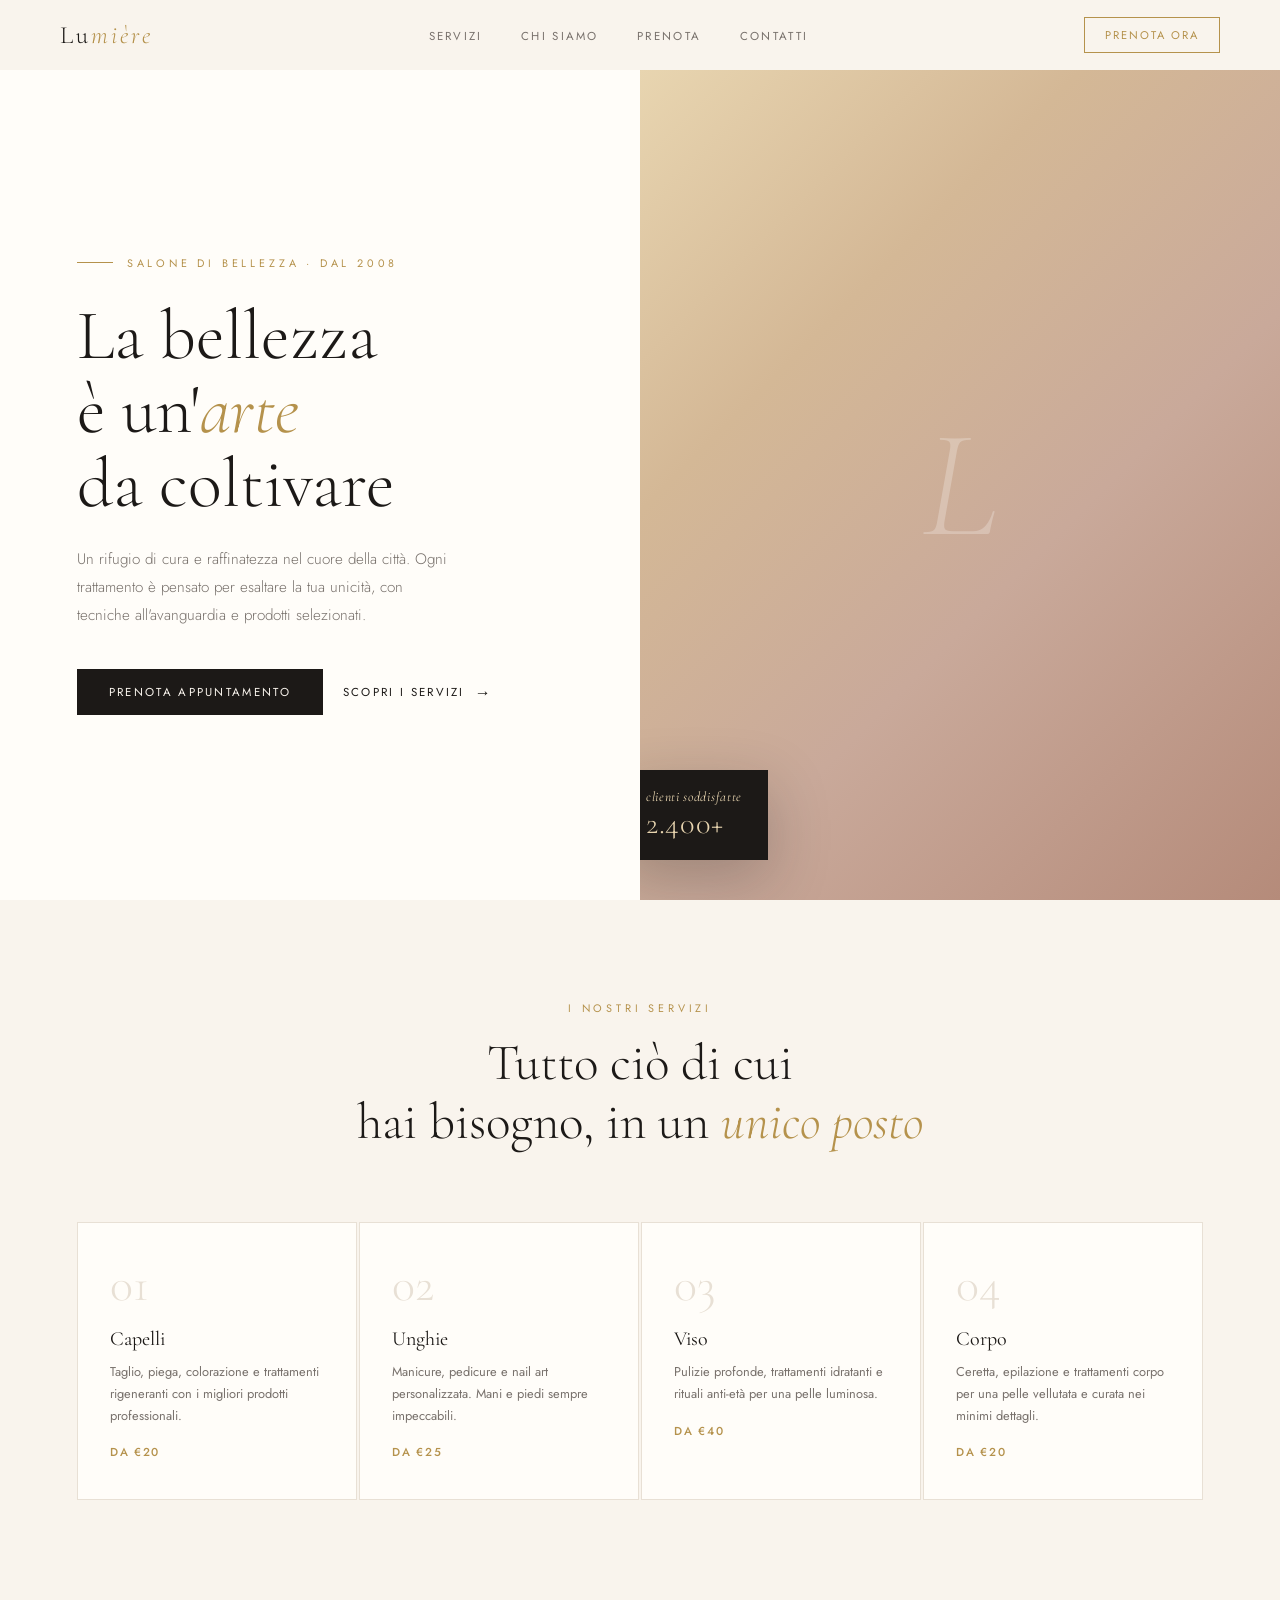
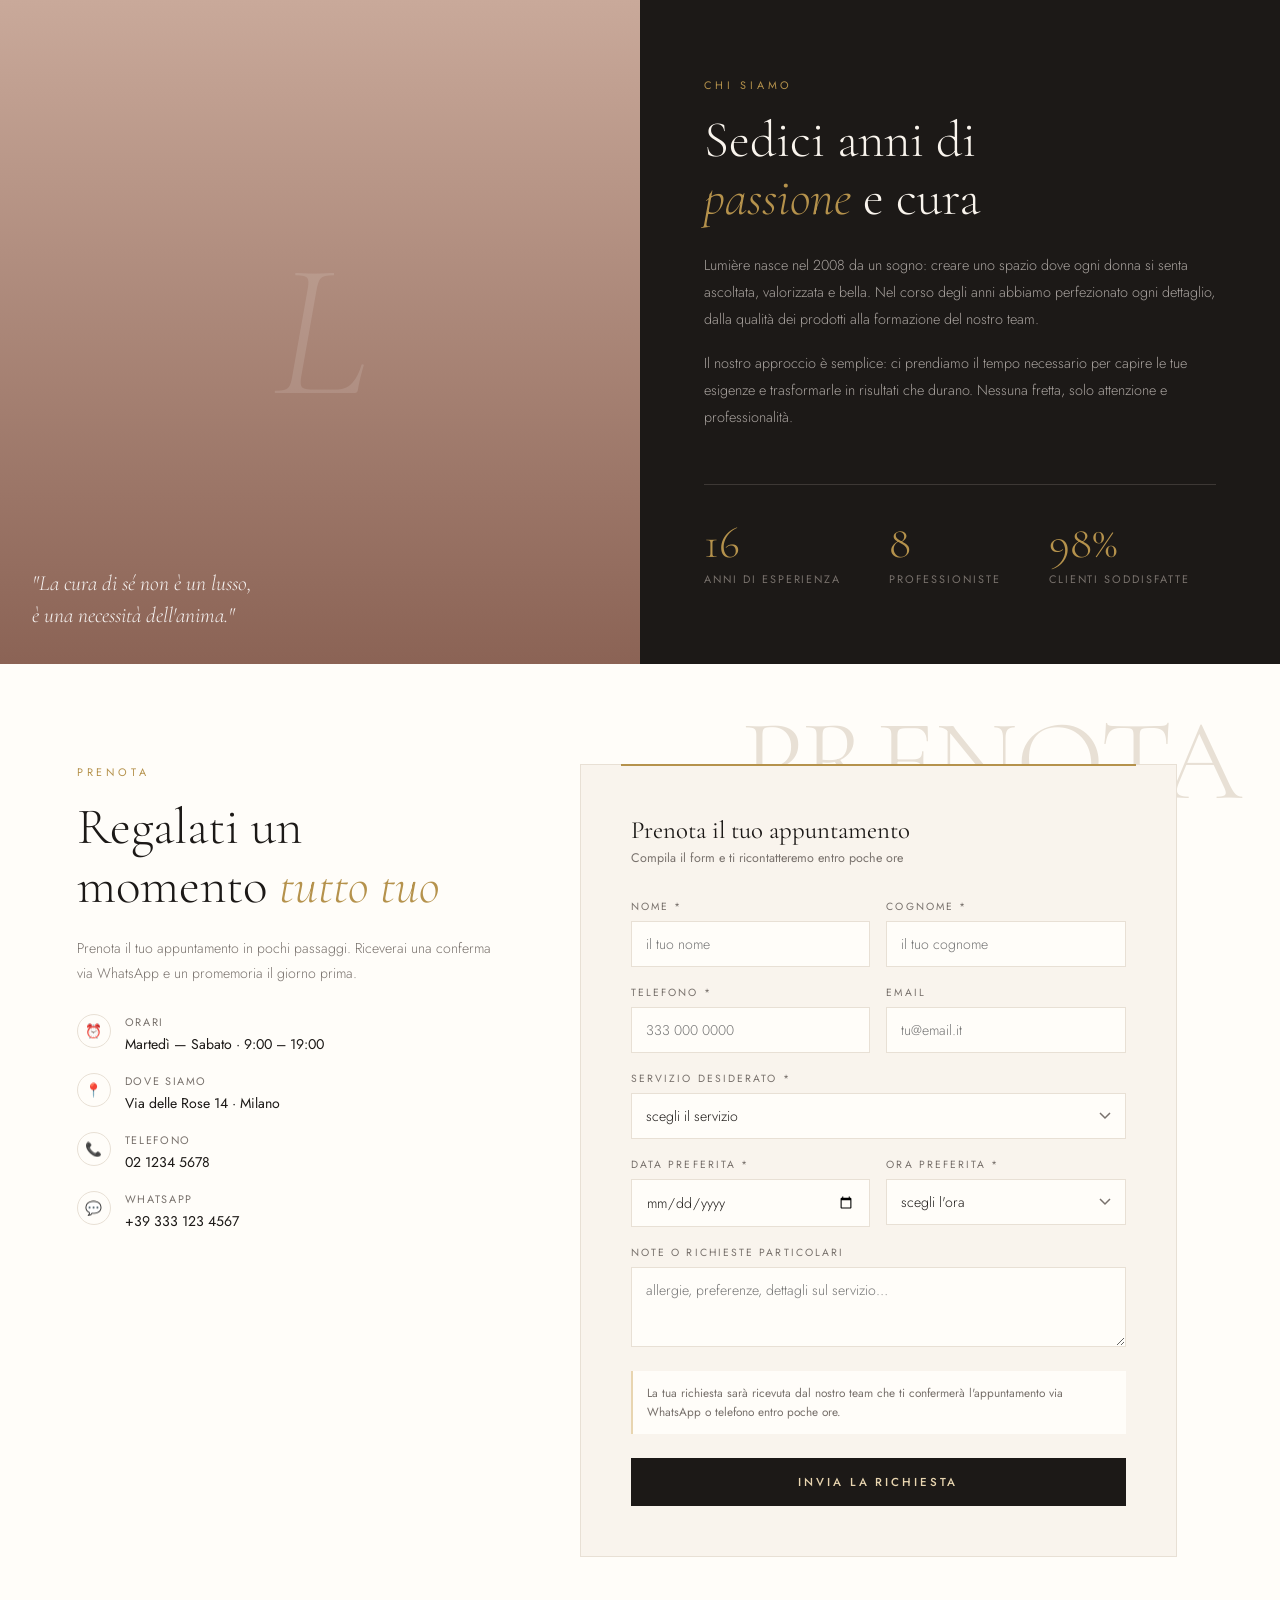
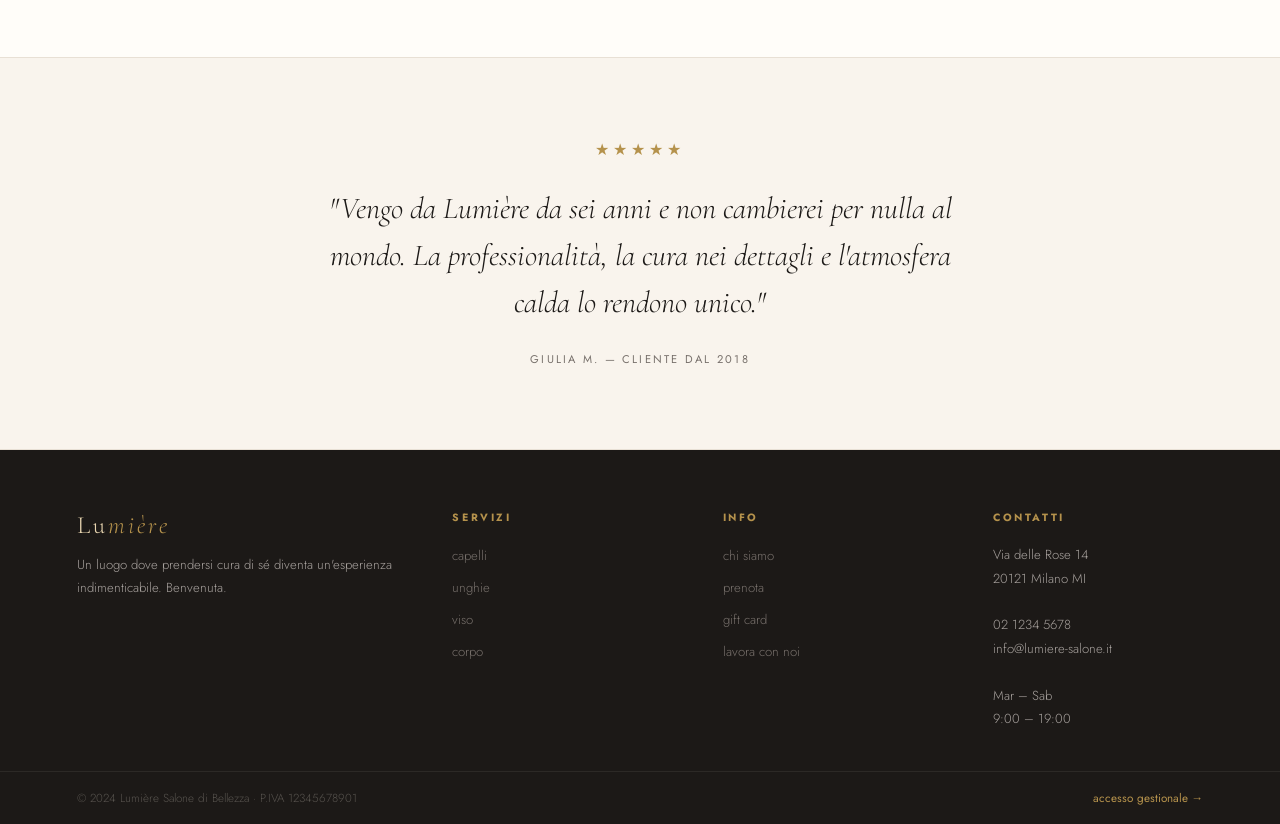
==== commit 1ffddc4e: "Add files via upload" ====
--- a/index.html
+++ b/index.html
@@ -1,699 +1,1297 @@
-<!DOCTYPE html>
+<!doctype html>
 <html lang="it">
-<head>
-<meta charset="UTF-8">
-<meta name="viewport" content="width=device-width, initial-scale=1">
-<title>Lumière — Salone di Bellezza</title>
-<link rel="preconnect" href="https://fonts.googleapis.com">
-<link href="https://fonts.googleapis.com/css2?family=Cormorant+Garamond:ital,wght@0,300;0,400;0,600;1,300;1,400&family=Jost:wght@300;400;500&display=swap" rel="stylesheet">
-<style>
-  *, *::before, *::after { box-sizing: border-box; margin: 0; padding: 0; }
-
-  :root {
-    --cream: #f9f4ed;
-    --warm-white: #fffdf9;
-    --charcoal: #1c1917;
-    --muted: #78716c;
-    --gold: #b5924c;
-    --gold-light: #e8d5b0;
-    --border: #e8e0d5;
-    --nav-h: 70px;
-  }
-
-  html { scroll-behavior: smooth; }
-
-  body {
-    font-family: 'Jost', sans-serif;
-    background: var(--warm-white);
-    color: var(--charcoal);
-    overflow-x: hidden;
-  }
-
-  nav {
-    position: fixed; top: 0; left: 0; right: 0; z-index: 200;
-    height: var(--nav-h);
-    display: flex; align-items: center; justify-content: space-between;
-    padding: 0 clamp(20px, 5vw, 60px);
-    background: rgba(249,244,237,0.95);
-    backdrop-filter: blur(12px);
-    border-bottom: 1px solid transparent;
-    transition: border-color 0.3s;
-  }
-  nav.scrolled { border-bottom-color: var(--border); }
-
-  .nav-logo {
-    font-family: 'Cormorant Garamond', serif;
-    font-size: 1.55rem; font-weight: 300; letter-spacing: 0.12em;
-    color: var(--charcoal); text-decoration: none; flex-shrink: 0;
-  }
-  .nav-logo em { font-style: italic; color: var(--gold); }
-
-  .nav-links { display: flex; gap: clamp(20px, 3vw, 40px); list-style: none; }
-  .nav-links a {
-    font-size: 0.72rem; letter-spacing: 0.2em; text-transform: uppercase;
-    color: var(--muted); text-decoration: none; transition: color 0.2s; white-space: nowrap;
-  }
-  .nav-links a:hover { color: var(--charcoal); }
-
-  .nav-cta {
-    font-size: 0.7rem; letter-spacing: 0.18em; text-transform: uppercase;
-    color: var(--gold); border: 1px solid var(--gold);
-    padding: 9px 20px; text-decoration: none; white-space: nowrap;
-    transition: all 0.25s; flex-shrink: 0;
-  }
-  .nav-cta:hover { background: var(--gold); color: #fff; }
-
-  .nav-burger {
-    display: none; flex-direction: column; gap: 5px;
-    cursor: pointer; padding: 8px; background: none; border: none; flex-shrink: 0;
-  }
-  .nav-burger span { display: block; width: 24px; height: 1.5px; background: var(--charcoal); transition: all 0.3s; }
-  .nav-burger.aperto span:nth-child(1) { transform: translateY(6.5px) rotate(45deg); }
-  .nav-burger.aperto span:nth-child(2) { opacity: 0; }
-  .nav-burger.aperto span:nth-child(3) { transform: translateY(-6.5px) rotate(-45deg); }
-
-  .nav-mobile {
-    display: none; position: fixed;
-    top: var(--nav-h); left: 0; right: 0; bottom: 0;
-    background: var(--cream); z-index: 190;
-    flex-direction: column; align-items: center; justify-content: center; gap: 32px;
-    opacity: 0; pointer-events: none; transition: opacity 0.3s;
-  }
-  .nav-mobile.aperto { opacity: 1; pointer-events: all; }
-  .nav-mobile a {
-    font-family: 'Cormorant Garamond', serif;
-    font-size: 2.2rem; font-weight: 300; color: var(--charcoal);
-    text-decoration: none; letter-spacing: 0.08em; transition: color 0.2s;
-  }
-  .nav-mobile a:hover { color: var(--gold); }
-  .nav-mobile .mobile-cta {
-    font-size: 0.75rem; letter-spacing: 0.2em; text-transform: uppercase;
-    font-family: 'Jost', sans-serif;
-    border: 1px solid var(--gold); color: var(--gold);
-    padding: 14px 36px; margin-top: 8px;
-  }
-
-  .hero {
-    min-height: 100vh;
-    display: grid; grid-template-columns: 1fr 1fr;
-    padding-top: var(--nav-h);
-  }
-
-  .hero-left {
-    display: flex; flex-direction: column; justify-content: center;
-    padding: clamp(40px,6vw,80px) clamp(24px,4vw,60px) clamp(40px,6vw,80px) clamp(24px,6vw,80px);
-  }
-
-  .hero-tag {
-    font-size: 0.68rem; letter-spacing: 0.35em; text-transform: uppercase;
-    color: var(--gold); margin-bottom: 28px;
-    display: flex; align-items: center; gap: 14px;
-    animation: fadeUp 0.7s ease 0.1s both;
-  }
-  .hero-tag::before { content: ''; width: 36px; height: 1px; background: var(--gold); flex-shrink: 0; }
-
-  .hero-title {
-    font-family: 'Cormorant Garamond', serif;
-    font-size: clamp(2.8rem, 5.5vw, 5.2rem);
-    font-weight: 300; line-height: 1.05; color: var(--charcoal); margin-bottom: 24px;
-    animation: fadeUp 0.7s ease 0.25s both;
-  }
-  .hero-title em { font-style: italic; color: var(--gold); }
-
-  .hero-text {
-    font-size: clamp(0.85rem,1.5vw,0.95rem); line-height: 1.85;
-    color: var(--muted); max-width: 380px; margin-bottom: 40px; font-weight: 300;
-    animation: fadeUp 0.7s ease 0.4s both;
-  }
-
-  .hero-btns {
-    display: flex; gap: 20px; align-items: center; flex-wrap: wrap;
-    animation: fadeUp 0.7s ease 0.55s both;
-  }
-
-  .btn-primary {
-    background: var(--charcoal); color: var(--cream);
-    padding: 15px 32px; text-decoration: none;
-    font-size: 0.72rem; letter-spacing: 0.2em; text-transform: uppercase;
-    transition: all 0.25s; white-space: nowrap;
-  }
-  .btn-primary:hover { background: var(--gold); }
-
-  .btn-ghost {
-    color: var(--charcoal); text-decoration: none;
-    font-size: 0.72rem; letter-spacing: 0.2em; text-transform: uppercase;
-    display: flex; align-items: center; gap: 10px; transition: color 0.2s; white-space: nowrap;
-  }
-  .btn-ghost:hover { color: var(--gold); }
-  .btn-ghost::after { content: '→'; font-size: 1rem; }
-
-  .hero-right { position: relative; overflow: hidden; background: var(--cream); }
-
-  .hero-img-placeholder {
-    width: 100%; height: 100%; min-height: 400px;
-    position: relative;
-  }
-  .hero-img-placeholder img {
-    width: 100%; height: 100%; object-fit: cover; object-position: center top;
-    display: block;
-  }
-
-  .hero-badge {
-    position: absolute; bottom: 40px; left: -20px;
-    background: var(--charcoal); color: var(--gold-light);
-    padding: 18px 26px;
-    font-family: 'Cormorant Garamond', serif;
-    font-size: 0.85rem; font-style: italic; letter-spacing: 0.05em;
-    box-shadow: 0 20px 60px rgba(28,25,23,0.25);
-  }
-  .hero-badge strong { display: block; font-size: 1.9rem; font-weight: 300; font-style: normal; }
-
-  .servizi {
-    padding: clamp(60px,8vw,100px) clamp(20px,6vw,80px);
-    background: var(--cream);
-  }
-
-  .section-header { text-align: center; margin-bottom: clamp(40px,6vw,70px); }
-
-  .section-tag {
-    font-size: 0.68rem; letter-spacing: 0.35em; text-transform: uppercase;
-    color: var(--gold); display: block; margin-bottom: 18px;
-  }
-
-  .section-title {
-    font-family: 'Cormorant Garamond', serif;
-    font-size: clamp(2rem,4vw,3.4rem); font-weight: 300; line-height: 1.15;
-  }
-  .section-title em { font-style: italic; color: var(--gold); }
-
-  .servizi-grid { display: grid; grid-template-columns: repeat(4,1fr); gap: 2px; }
-
-  .servizio-card {
-    background: var(--warm-white);
-    padding: clamp(24px,3vw,40px) clamp(20px,2.5vw,32px);
-    border: 1px solid var(--border); position: relative;
-    transition: all 0.3s; overflow: hidden;
-  }
-  .servizio-card::before {
-    content: ''; position: absolute; bottom: 0; left: 0; right: 0; height: 2px;
-    background: var(--gold); transform: scaleX(0); transform-origin: left; transition: transform 0.4s;
-  }
-  .servizio-card:hover { background: var(--charcoal); }
-  .servizio-card:hover .servizio-nome,
-  .servizio-card:hover .servizio-desc { color: var(--cream); }
-  .servizio-card:hover .servizio-prezzo { color: var(--gold); }
-  .servizio-card:hover::before { transform: scaleX(1); }
-  .servizio-card:hover .servizio-num { color: rgba(181,146,76,0.2); }
-
-  .servizio-num {
-    font-family: 'Cormorant Garamond', serif;
-    font-size: 3rem; font-weight: 300; color: var(--border); line-height: 1; margin-bottom: 18px; transition: color 0.3s;
-  }
-  .servizio-nome {
-    font-family: 'Cormorant Garamond', serif;
-    font-size: 1.25rem; font-weight: 400; color: var(--charcoal); margin-bottom: 10px; transition: color 0.3s;
-  }
-  .servizio-desc { font-size: 0.8rem; line-height: 1.7; color: var(--muted); margin-bottom: 18px; transition: color 0.3s; }
-  .servizio-prezzo {
-    font-size: 0.72rem; letter-spacing: 0.15em; text-transform: uppercase; color: var(--gold); font-weight: 500; transition: color 0.3s;
-  }
-
-  .about { display: grid; grid-template-columns: 1fr 1fr; min-height: 60vh; }
-
-  .about-img {
-    position: relative; overflow: hidden;
-    display: flex; align-items: flex-end; min-height: 360px;
-  }
-  .about-img img {
-    position: absolute; inset: 0; width: 100%; height: 100%;
-    object-fit: cover; object-position: center;
-  }
-  .about-img::after {
-    content: ''; position: absolute; inset: 0;
-    background: linear-gradient(to top, rgba(28,25,23,0.55) 0%, rgba(28,25,23,0.1) 60%, transparent 100%);
-  }
-  .about-img-quote {
-    position: relative; z-index: 2;
-    padding: 32px;
-    font-family: 'Cormorant Garamond', serif;
-    font-size: clamp(1rem,2vw,1.35rem); font-style: italic; font-weight: 300;
-    color: rgba(255,255,255,0.95); line-height: 1.5;
-  }
-
-  .about-text {
-    padding: clamp(40px,6vw,80px) clamp(24px,5vw,80px);
-    display: flex; flex-direction: column; justify-content: center; background: var(--charcoal);
-  }
-  .about-text .section-tag { text-align: left; }
-  .about-text .section-title { color: var(--cream); text-align: left; margin-bottom: 24px; }
-  .about-text p { font-size: 0.9rem; line-height: 1.85; color: #a8a29e; font-weight: 300; margin-bottom: 18px; }
-
-  .about-stats {
-    display: flex; gap: clamp(24px,4vw,48px); margin-top: 36px;
-    padding-top: 36px; border-top: 1px solid #3d3835; flex-wrap: wrap;
-  }
-  .stat-num {
-    font-family: 'Cormorant Garamond', serif;
-    font-size: clamp(2rem,3.5vw,2.8rem); font-weight: 300; color: var(--gold); display: block; line-height: 1;
-  }
-  .stat-label { font-size: 0.68rem; letter-spacing: 0.18em; text-transform: uppercase; color: #78716c; margin-top: 5px; display: block; }
-
-  .prenotazione {
-    padding: clamp(60px,8vw,100px) clamp(20px,6vw,80px);
-    background: var(--warm-white); position: relative; overflow: hidden;
-  }
-  .prenotazione-deco {
-    position: absolute; top: 40px; right: 40px;
-    font-family: 'Cormorant Garamond', serif;
-    font-size: clamp(4rem,9vw,9rem); font-weight: 300;
-    color: var(--border); line-height: 1; pointer-events: none; user-select: none; letter-spacing: -0.02em;
-  }
-
-  .prenotazione-inner {
-    display: grid; grid-template-columns: 1fr 1.4fr;
-    gap: clamp(40px,6vw,80px); align-items: start; max-width: 1100px; position: relative;
-  }
-
-  .prenotazione-info .section-title { text-align: left; margin-bottom: 20px; }
-  .prenotazione-info > p { font-size: 0.88rem; line-height: 1.8; color: var(--muted); font-weight: 300; margin-bottom: 28px; }
-
-  .info-item { display: flex; align-items: flex-start; gap: 14px; margin-bottom: 18px; }
-  .info-icon {
-    width: 34px; height: 34px; flex-shrink: 0;
-    border: 1px solid var(--border); border-radius: 50%;
-    display: flex; align-items: center; justify-content: center; font-size: 0.85rem; color: var(--gold);
-  }
-  .info-label { font-size: 0.68rem; letter-spacing: 0.15em; text-transform: uppercase; color: var(--muted); display: block; margin-bottom: 2px; }
-  .info-value { font-size: 0.88rem; color: var(--charcoal); font-weight: 400; }
-
-  .form-card {
-    background: var(--cream); padding: clamp(28px,4vw,50px);
-    border: 1px solid var(--border); position: relative;
-  }
-  .form-card::before {
-    content: ''; position: absolute; top: -1px; left: 40px; right: 40px; height: 2px; background: var(--gold);
-  }
-
-  .form-title { font-family: 'Cormorant Garamond', serif; font-size: 1.55rem; font-weight: 400; margin-bottom: 4px; }
-  .form-subtitle { font-size: 0.78rem; color: var(--muted); margin-bottom: 32px; }
-
-  .form-row { display: grid; grid-template-columns: 1fr 1fr; gap: 16px; }
-
-  .form-group { margin-bottom: 18px; }
-  .form-group label {
-    display: block; font-size: 0.65rem; letter-spacing: 0.2em;
-    text-transform: uppercase; color: var(--muted); margin-bottom: 7px;
-  }
-  .form-group input,
-  .form-group select,
-  .form-group textarea {
-    width: 100%; padding: 12px 14px;
-    border: 1px solid var(--border); border-radius: 0;
-    background: var(--warm-white); color: var(--charcoal);
-    font-family: 'Jost', sans-serif; font-size: 0.88rem; font-weight: 300;
-    transition: border-color 0.2s, box-shadow 0.2s;
-    appearance: none; -webkit-appearance: none;
-  }
-  .form-group input:focus,
-  .form-group select:focus,
-  .form-group textarea:focus {
-    outline: none; border-color: var(--gold); box-shadow: 0 0 0 3px rgba(181,146,76,0.08);
-  }
-  .form-group textarea { resize: vertical; min-height: 80px; }
-  .form-group select {
-    background-image: url("data:image/svg+xml,%3Csvg xmlns='http://www.w3.org/2000/svg' width='12' height='8' viewBox='0 0 12 8'%3E%3Cpath d='M1 1l5 5 5-5' stroke='%2378716c' fill='none' stroke-width='1.5'/%3E%3C/svg%3E");
-    background-repeat: no-repeat; background-position: right 14px center; padding-right: 36px; cursor: pointer;
-  }
-
-  .form-note {
-    font-size: 0.74rem; color: var(--muted); margin-bottom: 24px; line-height: 1.65;
-    padding: 12px 14px; background: var(--warm-white); border-left: 2px solid var(--gold-light);
-  }
-
-  .form-submit {
-    width: 100%; padding: 16px;
-    background: var(--charcoal); color: var(--gold-light); border: none; cursor: pointer;
-    font-family: 'Jost', sans-serif; font-size: 0.72rem;
-    letter-spacing: 0.25em; text-transform: uppercase; transition: all 0.25s; font-weight: 500;
-  }
-  .form-submit:hover { background: var(--gold); color: #fff; }
-
-  .testimonial {
-    background: var(--cream); padding: clamp(50px,7vw,80px) clamp(20px,6vw,80px);
-    text-align: center; border-top: 1px solid var(--border); border-bottom: 1px solid var(--border);
-  }
-  .stars { color: var(--gold); font-size: 1rem; letter-spacing: 4px; margin-bottom: 24px; }
-  .testimonial-text {
-    font-family: 'Cormorant Garamond', serif;
-    font-size: clamp(1.2rem,2.5vw,1.9rem);
-    font-weight: 300; font-style: italic; line-height: 1.55;
-    color: var(--charcoal); max-width: 680px; margin: 0 auto 20px;
-  }
-  .testimonial-author { font-size: 0.7rem; letter-spacing: 0.2em; text-transform: uppercase; color: var(--muted); }
-
-  footer {
-    background: var(--charcoal); color: #a8a29e;
-    padding: clamp(48px,6vw,60px) clamp(20px,6vw,80px) clamp(32px,4vw,40px);
-    display: grid; grid-template-columns: 1.5fr 1fr 1fr 1fr; gap: clamp(32px,5vw,60px);
-  }
-  .footer-brand .nav-logo { color: var(--gold-light); display: block; margin-bottom: 14px; }
-  .footer-brand p { font-size: 0.82rem; line-height: 1.75; font-weight: 300; }
-
-  .footer-col h4 { font-size: 0.66rem; letter-spacing: 0.25em; text-transform: uppercase; color: var(--gold); margin-bottom: 18px; }
-  .footer-col ul { list-style: none; }
-  .footer-col ul li { margin-bottom: 9px; }
-  .footer-col ul li a { color: #78716c; text-decoration: none; font-size: 0.82rem; font-weight: 300; transition: color 0.2s; }
-  .footer-col ul li a:hover { color: var(--gold-light); }
-  .footer-col p { font-size: 0.82rem; line-height: 1.8; font-weight: 300; }
-
-  .footer-bottom {
-    background: var(--charcoal);
-    padding: 18px clamp(20px,6vw,80px);
-    border-top: 1px solid #2c2926;
-    display: flex; justify-content: space-between; align-items: center; flex-wrap: wrap; gap: 10px;
-  }
-  .footer-bottom p { font-size: 0.73rem; color: #57534e; font-weight: 300; }
-  .footer-bottom a { color: var(--gold); text-decoration: none; font-size: 0.73rem; }
-
-  @keyframes fadeUp {
-    from { opacity: 0; transform: translateY(28px); }
-    to   { opacity: 1; transform: translateY(0); }
-  }
-
-  @media (max-width: 1024px) {
-    .servizi-grid { grid-template-columns: repeat(2,1fr); }
-    footer { grid-template-columns: 1fr 1fr; }
-    .footer-brand { grid-column: 1 / -1; }
-    .prenotazione-inner { grid-template-columns: 1fr; }
-    .prenotazione-deco { display: none; }
-  }
-
-  @media (max-width: 768px) {
-    :root { --nav-h: 64px; }
-
-    .nav-links, .nav-cta { display: none; }
-    .nav-burger { display: flex; }
-    .nav-mobile { display: flex; }
-
-    .hero { grid-template-columns: 1fr; min-height: auto; }
-    .hero-right { order: -1; height: 55vw; min-height: 220px; }
-    .hero-img-placeholder { min-height: 0; height: 100%; }
-    .hero-badge { display: none; }
-    .hero-left { padding: 36px 20px 52px; }
-    .hero-text { max-width: 100%; }
-    .hero-btns { flex-direction: column; align-items: stretch; gap: 14px; }
-    .btn-primary { text-align: center; padding: 16px; }
-    .btn-ghost { justify-content: center; }
-
-    .servizi-grid { grid-template-columns: 1fr; }
-
-    .about { grid-template-columns: 1fr; }
-    .about-img { min-height: 260px; }
-    .about-img-inner { font-size: 6rem; }
-    .about-text { padding: 40px 20px; }
-
-    .form-row { grid-template-columns: 1fr; }
-    .form-card { padding: 28px 20px; }
-
-    footer { grid-template-columns: 1fr; gap: 36px; }
-    .footer-brand { grid-column: auto; }
-  }
-
-  /* SMALL ≤400px */
-  @media (max-width: 400px) {
-    .hero-title { font-size: 2.4rem; }
-    .nav-logo { font-size: 1.3rem; }
-    .about-img-quote { font-size: 0.9rem; }
-  }
-</style>
-</head>
-<body>
-
-<!-- NAV -->
-<nav id="nav">
-  <a href="#" class="nav-logo">Lu<em>mière</em></a>
-  <ul class="nav-links">
-    <li><a href="#servizi">servizi</a></li>
-    <li><a href="#about">chi siamo</a></li>
-    <li><a href="#prenota">prenota</a></li>
-    <li><a href="#contatti">contatti</a></li>
-  </ul>
-  <a href="#prenota" class="nav-cta">prenota ora</a>
-  <button class="nav-burger" id="burger" aria-label="apri menu">
-    <span></span><span></span><span></span>
-  </button>
-</nav>
-
-<!-- MENU MOBILE -->
-<div class="nav-mobile" id="navMobile">
-  <a href="#servizi"  onclick="chiudiMenu()">servizi</a>
-  <a href="#about"    onclick="chiudiMenu()">chi siamo</a>
-  <a href="#prenota"  onclick="chiudiMenu()">prenota</a>
-  <a href="#contatti" onclick="chiudiMenu()">contatti</a>
-  <a href="#prenota"  onclick="chiudiMenu()" class="mobile-cta">prenota ora</a>
-</div>
-
-<!-- HERO -->
-<section class="hero">
-  <div class="hero-left">
-    <div class="hero-tag">salone di bellezza · dal 2008</div>
-    <h1 class="hero-title">La bellezza<br>è un'<em>arte</em><br>da coltivare</h1>
-    <p class="hero-text">
-      Un rifugio di cura e raffinatezza nel cuore della città.
-      Ogni trattamento è pensato per esaltare la tua unicità,
-      con tecniche all'avanguardia e prodotti selezionati.
-    </p>
-    <div class="hero-btns">
-      <a href="#prenota" class="btn-primary">prenota appuntamento</a>
-      <a href="#servizi"  class="btn-ghost">scopri i servizi</a>
+  <head>
+    <meta charset="UTF-8" />
+    <meta name="viewport" content="width=device-width, initial-scale=1" />
+    <title>Lumière — Salone di Bellezza</title>
+    <link rel="preconnect" href="https://fonts.googleapis.com" />
+    <link
+      href="https://fonts.googleapis.com/css2?family=Cormorant+Garamond:ital,wght@0,300;0,400;0,600;1,300;1,400&family=Jost:wght@300;400;500&display=swap"
+      rel="stylesheet"
+    />
+    <style>
+      *,
+      *::before,
+      *::after {
+        box-sizing: border-box;
+        margin: 0;
+        padding: 0;
+      }
+
+      :root {
+        --cream: #f9f4ed;
+        --warm-white: #fffdf9;
+        --charcoal: #1c1917;
+        --muted: #78716c;
+        --gold: #b5924c;
+        --gold-light: #e8d5b0;
+        --border: #e8e0d5;
+        --nav-h: 70px;
+      }
+
+      html {
+        scroll-behavior: smooth;
+      }
+
+      body {
+        font-family: "Jost", sans-serif;
+        background: var(--warm-white);
+        color: var(--charcoal);
+        overflow-x: hidden;
+      }
+
+      nav {
+        position: fixed;
+        top: 0;
+        left: 0;
+        right: 0;
+        z-index: 200;
+        height: var(--nav-h);
+        display: flex;
+        align-items: center;
+        justify-content: space-between;
+        padding: 0 clamp(20px, 5vw, 60px);
+        background: rgba(249, 244, 237, 0.95);
+        backdrop-filter: blur(12px);
+        border-bottom: 1px solid transparent;
+        transition: border-color 0.3s;
+      }
+      nav.scrolled {
+        border-bottom-color: var(--border);
+      }
+
+      .nav-logo {
+        font-family: "Cormorant Garamond", serif;
+        font-size: 1.55rem;
+        font-weight: 300;
+        letter-spacing: 0.12em;
+        color: var(--charcoal);
+        text-decoration: none;
+        flex-shrink: 0;
+      }
+      .nav-logo em {
+        font-style: italic;
+        color: var(--gold);
+      }
+
+      .nav-links {
+        display: flex;
+        gap: clamp(20px, 3vw, 40px);
+        list-style: none;
+      }
+      .nav-links a {
+        font-size: 0.72rem;
+        letter-spacing: 0.2em;
+        text-transform: uppercase;
+        color: var(--muted);
+        text-decoration: none;
+        transition: color 0.2s;
+        white-space: nowrap;
+      }
+      .nav-links a:hover {
+        color: var(--charcoal);
+      }
+
+      .nav-cta {
+        font-size: 0.7rem;
+        letter-spacing: 0.18em;
+        text-transform: uppercase;
+        color: var(--gold);
+        border: 1px solid var(--gold);
+        padding: 9px 20px;
+        text-decoration: none;
+        white-space: nowrap;
+        transition: all 0.25s;
+        flex-shrink: 0;
+      }
+      .nav-cta:hover {
+        background: var(--gold);
+        color: #fff;
+      }
+
+      .nav-burger {
+        display: none;
+        flex-direction: column;
+        gap: 5px;
+        cursor: pointer;
+        padding: 8px;
+        background: none;
+        border: none;
+        flex-shrink: 0;
+      }
+      .nav-burger span {
+        display: block;
+        width: 24px;
+        height: 1.5px;
+        background: var(--charcoal);
+        transition: all 0.3s;
+      }
+      .nav-burger.aperto span:nth-child(1) {
+        transform: translateY(6.5px) rotate(45deg);
+      }
+      .nav-burger.aperto span:nth-child(2) {
+        opacity: 0;
+      }
+      .nav-burger.aperto span:nth-child(3) {
+        transform: translateY(-6.5px) rotate(-45deg);
+      }
+
+      .nav-mobile {
+        display: none;
+        position: fixed;
+        top: var(--nav-h);
+        left: 0;
+        right: 0;
+        bottom: 0;
+        background: var(--cream);
+        z-index: 190;
+        flex-direction: column;
+        align-items: center;
+        justify-content: center;
+        gap: 32px;
+        opacity: 0;
+        pointer-events: none;
+        transition: opacity 0.3s;
+      }
+      .nav-mobile.aperto {
+        opacity: 1;
+        pointer-events: all;
+      }
+      .nav-mobile a {
+        font-family: "Cormorant Garamond", serif;
+        font-size: 2.2rem;
+        font-weight: 300;
+        color: var(--charcoal);
+        text-decoration: none;
+        letter-spacing: 0.08em;
+        transition: color 0.2s;
+      }
+      .nav-mobile a:hover {
+        color: var(--gold);
+      }
+      .nav-mobile .mobile-cta {
+        font-size: 0.75rem;
+        letter-spacing: 0.2em;
+        text-transform: uppercase;
+        font-family: "Jost", sans-serif;
+        border: 1px solid var(--gold);
+        color: var(--gold);
+        padding: 14px 36px;
+        margin-top: 8px;
+      }
+
+      .hero {
+        min-height: 100vh;
+        display: grid;
+        grid-template-columns: 1fr 1fr;
+        padding-top: var(--nav-h);
+      }
+
+      .hero-left {
+        display: flex;
+        flex-direction: column;
+        justify-content: center;
+        padding: clamp(40px, 6vw, 80px) clamp(24px, 4vw, 60px)
+          clamp(40px, 6vw, 80px) clamp(24px, 6vw, 80px);
+      }
+
+      .hero-tag {
+        font-size: 0.68rem;
+        letter-spacing: 0.35em;
+        text-transform: uppercase;
+        color: var(--gold);
+        margin-bottom: 28px;
+        display: flex;
+        align-items: center;
+        gap: 14px;
+        animation: fadeUp 0.7s ease 0.1s both;
+      }
+      .hero-tag::before {
+        content: "";
+        width: 36px;
+        height: 1px;
+        background: var(--gold);
+        flex-shrink: 0;
+      }
+
+      .hero-title {
+        font-family: "Cormorant Garamond", serif;
+        font-size: clamp(2.8rem, 5.5vw, 5.2rem);
+        font-weight: 300;
+        line-height: 1.05;
+        color: var(--charcoal);
+        margin-bottom: 24px;
+        animation: fadeUp 0.7s ease 0.25s both;
+      }
+      .hero-title em {
+        font-style: italic;
+        color: var(--gold);
+      }
+
+      .hero-text {
+        font-size: clamp(0.85rem, 1.5vw, 0.95rem);
+        line-height: 1.85;
+        color: var(--muted);
+        max-width: 380px;
+        margin-bottom: 40px;
+        font-weight: 300;
+        animation: fadeUp 0.7s ease 0.4s both;
+      }
+
+      .hero-btns {
+        display: flex;
+        gap: 20px;
+        align-items: center;
+        flex-wrap: wrap;
+        animation: fadeUp 0.7s ease 0.55s both;
+      }
+
+      .btn-primary {
+        background: var(--charcoal);
+        color: var(--cream);
+        padding: 15px 32px;
+        text-decoration: none;
+        font-size: 0.72rem;
+        letter-spacing: 0.2em;
+        text-transform: uppercase;
+        transition: all 0.25s;
+        white-space: nowrap;
+      }
+      .btn-primary:hover {
+        background: var(--gold);
+      }
+
+      .btn-ghost {
+        color: var(--charcoal);
+        text-decoration: none;
+        font-size: 0.72rem;
+        letter-spacing: 0.2em;
+        text-transform: uppercase;
+        display: flex;
+        align-items: center;
+        gap: 10px;
+        transition: color 0.2s;
+        white-space: nowrap;
+      }
+      .btn-ghost:hover {
+        color: var(--gold);
+      }
+      .btn-ghost::after {
+        content: "→";
+        font-size: 1rem;
+      }
+
+      .hero-right {
+        position: relative;
+        overflow: hidden;
+        background: var(--cream);
+      }
+
+      .hero-img-placeholder {
+        width: 100%;
+        height: 100%;
+        min-height: 400px;
+        background: linear-gradient(
+          135deg,
+          #e8d5b0 0%,
+          #d4b896 30%,
+          #c9a99a 60%,
+          #b58b7a 100%
+        );
+        display: flex;
+        align-items: center;
+        justify-content: center;
+        font-family: "Cormorant Garamond", serif;
+        font-size: clamp(5rem, 12vw, 10rem);
+        color: rgba(255, 255, 255, 0.25);
+        font-weight: 300;
+        font-style: italic;
+      }
+
+      .hero-badge {
+        position: absolute;
+        bottom: 40px;
+        left: -20px;
+        background: var(--charcoal);
+        color: var(--gold-light);
+        padding: 18px 26px;
+        font-family: "Cormorant Garamond", serif;
+        font-size: 0.85rem;
+        font-style: italic;
+        letter-spacing: 0.05em;
+        box-shadow: 0 20px 60px rgba(28, 25, 23, 0.25);
+      }
+      .hero-badge strong {
+        display: block;
+        font-size: 1.9rem;
+        font-weight: 300;
+        font-style: normal;
+      }
+
+      .servizi {
+        padding: clamp(60px, 8vw, 100px) clamp(20px, 6vw, 80px);
+        background: var(--cream);
+      }
+
+      .section-header {
+        text-align: center;
+        margin-bottom: clamp(40px, 6vw, 70px);
+      }
+
+      .section-tag {
+        font-size: 0.68rem;
+        letter-spacing: 0.35em;
+        text-transform: uppercase;
+        color: var(--gold);
+        display: block;
+        margin-bottom: 18px;
+      }
+
+      .section-title {
+        font-family: "Cormorant Garamond", serif;
+        font-size: clamp(2rem, 4vw, 3.4rem);
+        font-weight: 300;
+        line-height: 1.15;
+      }
+      .section-title em {
+        font-style: italic;
+        color: var(--gold);
+      }
+
+      .servizi-grid {
+        display: grid;
+        grid-template-columns: repeat(4, 1fr);
+        gap: 2px;
+      }
+
+      .servizio-card {
+        background: var(--warm-white);
+        padding: clamp(24px, 3vw, 40px) clamp(20px, 2.5vw, 32px);
+        border: 1px solid var(--border);
+        position: relative;
+        transition: all 0.3s;
+        overflow: hidden;
+      }
+      .servizio-card::before {
+        content: "";
+        position: absolute;
+        bottom: 0;
+        left: 0;
+        right: 0;
+        height: 2px;
+        background: var(--gold);
+        transform: scaleX(0);
+        transform-origin: left;
+        transition: transform 0.4s;
+      }
+      .servizio-card:hover {
+        background: var(--charcoal);
+      }
+      .servizio-card:hover .servizio-nome,
+      .servizio-card:hover .servizio-desc {
+        color: var(--cream);
+      }
+      .servizio-card:hover .servizio-prezzo {
+        color: var(--gold);
+      }
+      .servizio-card:hover::before {
+        transform: scaleX(1);
+      }
+      .servizio-card:hover .servizio-num {
+        color: rgba(181, 146, 76, 0.2);
+      }
+
+      .servizio-num {
+        font-family: "Cormorant Garamond", serif;
+        font-size: 3rem;
+        font-weight: 300;
+        color: var(--border);
+        line-height: 1;
+        margin-bottom: 18px;
+        transition: color 0.3s;
+      }
+      .servizio-nome {
+        font-family: "Cormorant Garamond", serif;
+        font-size: 1.25rem;
+        font-weight: 400;
+        color: var(--charcoal);
+        margin-bottom: 10px;
+        transition: color 0.3s;
+      }
+      .servizio-desc {
+        font-size: 0.8rem;
+        line-height: 1.7;
+        color: var(--muted);
+        margin-bottom: 18px;
+        transition: color 0.3s;
+      }
+      .servizio-prezzo {
+        font-size: 0.72rem;
+        letter-spacing: 0.15em;
+        text-transform: uppercase;
+        color: var(--gold);
+        font-weight: 500;
+        transition: color 0.3s;
+      }
+
+      .about {
+        display: grid;
+        grid-template-columns: 1fr 1fr;
+        min-height: 60vh;
+      }
+
+      .about-img {
+        background: linear-gradient(180deg, #c9a99a 0%, #8b6355 100%);
+        position: relative;
+        overflow: hidden;
+        display: flex;
+        align-items: center;
+        justify-content: center;
+        min-height: 360px;
+      }
+      .about-img-inner {
+        font-family: "Cormorant Garamond", serif;
+        font-size: clamp(6rem, 15vw, 12rem);
+        color: rgba(255, 255, 255, 0.12);
+        font-weight: 300;
+        font-style: italic;
+        user-select: none;
+      }
+      .about-img-quote {
+        position: absolute;
+        bottom: 32px;
+        left: 32px;
+        right: 32px;
+        font-family: "Cormorant Garamond", serif;
+        font-size: clamp(1rem, 2vw, 1.35rem);
+        font-style: italic;
+        font-weight: 300;
+        color: rgba(255, 255, 255, 0.9);
+        line-height: 1.5;
+      }
+
+      .about-text {
+        padding: clamp(40px, 6vw, 80px) clamp(24px, 5vw, 80px);
+        display: flex;
+        flex-direction: column;
+        justify-content: center;
+        background: var(--charcoal);
+      }
+      .about-text .section-tag {
+        text-align: left;
+      }
+      .about-text .section-title {
+        color: var(--cream);
+        text-align: left;
+        margin-bottom: 24px;
+      }
+      .about-text p {
+        font-size: 0.9rem;
+        line-height: 1.85;
+        color: #a8a29e;
+        font-weight: 300;
+        margin-bottom: 18px;
+      }
+
+      .about-stats {
+        display: flex;
+        gap: clamp(24px, 4vw, 48px);
+        margin-top: 36px;
+        padding-top: 36px;
+        border-top: 1px solid #3d3835;
+        flex-wrap: wrap;
+      }
+      .stat-num {
+        font-family: "Cormorant Garamond", serif;
+        font-size: clamp(2rem, 3.5vw, 2.8rem);
+        font-weight: 300;
+        color: var(--gold);
+        display: block;
+        line-height: 1;
+      }
+      .stat-label {
+        font-size: 0.68rem;
+        letter-spacing: 0.18em;
+        text-transform: uppercase;
+        color: #78716c;
+        margin-top: 5px;
+        display: block;
+      }
+
+      .prenotazione {
+        padding: clamp(60px, 8vw, 100px) clamp(20px, 6vw, 80px);
+        background: var(--warm-white);
+        position: relative;
+        overflow: hidden;
+      }
+      .prenotazione-deco {
+        position: absolute;
+        top: 40px;
+        right: 40px;
+        font-family: "Cormorant Garamond", serif;
+        font-size: clamp(4rem, 9vw, 9rem);
+        font-weight: 300;
+        color: var(--border);
+        line-height: 1;
+        pointer-events: none;
+        user-select: none;
+        letter-spacing: -0.02em;
+      }
+
+      .prenotazione-inner {
+        display: grid;
+        grid-template-columns: 1fr 1.4fr;
+        gap: clamp(40px, 6vw, 80px);
+        align-items: start;
+        max-width: 1100px;
+        position: relative;
+      }
+
+      .prenotazione-info .section-title {
+        text-align: left;
+        margin-bottom: 20px;
+      }
+      .prenotazione-info > p {
+        font-size: 0.88rem;
+        line-height: 1.8;
+        color: var(--muted);
+        font-weight: 300;
+        margin-bottom: 28px;
+      }
+
+      .info-item {
+        display: flex;
+        align-items: flex-start;
+        gap: 14px;
+        margin-bottom: 18px;
+      }
+      .info-icon {
+        width: 34px;
+        height: 34px;
+        flex-shrink: 0;
+        border: 1px solid var(--border);
+        border-radius: 50%;
+        display: flex;
+        align-items: center;
+        justify-content: center;
+        font-size: 0.85rem;
+        color: var(--gold);
+      }
+      .info-label {
+        font-size: 0.68rem;
+        letter-spacing: 0.15em;
+        text-transform: uppercase;
+        color: var(--muted);
+        display: block;
+        margin-bottom: 2px;
+      }
+      .info-value {
+        font-size: 0.88rem;
+        color: var(--charcoal);
+        font-weight: 400;
+      }
+
+      .form-card {
+        background: var(--cream);
+        padding: clamp(28px, 4vw, 50px);
+        border: 1px solid var(--border);
+        position: relative;
+      }
+      .form-card::before {
+        content: "";
+        position: absolute;
+        top: -1px;
+        left: 40px;
+        right: 40px;
+        height: 2px;
+        background: var(--gold);
+      }
+
+      .form-title {
+        font-family: "Cormorant Garamond", serif;
+        font-size: 1.55rem;
+        font-weight: 400;
+        margin-bottom: 4px;
+      }
+      .form-subtitle {
+        font-size: 0.78rem;
+        color: var(--muted);
+        margin-bottom: 32px;
+      }
+
+      .form-row {
+        display: grid;
+        grid-template-columns: 1fr 1fr;
+        gap: 16px;
+      }
+
+      .form-group {
+        margin-bottom: 18px;
+      }
+      .form-group label {
+        display: block;
+        font-size: 0.65rem;
+        letter-spacing: 0.2em;
+        text-transform: uppercase;
+        color: var(--muted);
+        margin-bottom: 7px;
+      }
+      .form-group input,
+      .form-group select,
+      .form-group textarea {
+        width: 100%;
+        padding: 12px 14px;
+        border: 1px solid var(--border);
+        border-radius: 0;
+        background: var(--warm-white);
+        color: var(--charcoal);
+        font-family: "Jost", sans-serif;
+        font-size: 0.88rem;
+        font-weight: 300;
+        transition:
+          border-color 0.2s,
+          box-shadow 0.2s;
+        appearance: none;
+        -webkit-appearance: none;
+      }
+      .form-group input:focus,
+      .form-group select:focus,
+      .form-group textarea:focus {
+        outline: none;
+        border-color: var(--gold);
+        box-shadow: 0 0 0 3px rgba(181, 146, 76, 0.08);
+      }
+      .form-group textarea {
+        resize: vertical;
+        min-height: 80px;
+      }
+      .form-group select {
+        background-image: url("data:image/svg+xml,%3Csvg xmlns='http://www.w3.org/2000/svg' width='12' height='8' viewBox='0 0 12 8'%3E%3Cpath d='M1 1l5 5 5-5' stroke='%2378716c' fill='none' stroke-width='1.5'/%3E%3C/svg%3E");
+        background-repeat: no-repeat;
+        background-position: right 14px center;
+        padding-right: 36px;
+        cursor: pointer;
+      }
+
+      .form-note {
+        font-size: 0.74rem;
+        color: var(--muted);
+        margin-bottom: 24px;
+        line-height: 1.65;
+        padding: 12px 14px;
+        background: var(--warm-white);
+        border-left: 2px solid var(--gold-light);
+      }
+
+      .form-submit {
+        width: 100%;
+        padding: 16px;
+        background: var(--charcoal);
+        color: var(--gold-light);
+        border: none;
+        cursor: pointer;
+        font-family: "Jost", sans-serif;
+        font-size: 0.72rem;
+        letter-spacing: 0.25em;
+        text-transform: uppercase;
+        transition: all 0.25s;
+        font-weight: 500;
+      }
+      .form-submit:hover {
+        background: var(--gold);
+        color: #fff;
+      }
+
+      .testimonial {
+        background: var(--cream);
+        padding: clamp(50px, 7vw, 80px) clamp(20px, 6vw, 80px);
+        text-align: center;
+        border-top: 1px solid var(--border);
+        border-bottom: 1px solid var(--border);
+      }
+      .stars {
+        color: var(--gold);
+        font-size: 1rem;
+        letter-spacing: 4px;
+        margin-bottom: 24px;
+      }
+      .testimonial-text {
+        font-family: "Cormorant Garamond", serif;
+        font-size: clamp(1.2rem, 2.5vw, 1.9rem);
+        font-weight: 300;
+        font-style: italic;
+        line-height: 1.55;
+        color: var(--charcoal);
+        max-width: 680px;
+        margin: 0 auto 20px;
+      }
+      .testimonial-author {
+        font-size: 0.7rem;
+        letter-spacing: 0.2em;
+        text-transform: uppercase;
+        color: var(--muted);
+      }
+
+      footer {
+        background: var(--charcoal);
+        color: #a8a29e;
+        padding: clamp(48px, 6vw, 60px) clamp(20px, 6vw, 80px)
+          clamp(32px, 4vw, 40px);
+        display: grid;
+        grid-template-columns: 1.5fr 1fr 1fr 1fr;
+        gap: clamp(32px, 5vw, 60px);
+      }
+      .footer-brand .nav-logo {
+        color: var(--gold-light);
+        display: block;
+        margin-bottom: 14px;
+      }
+      .footer-brand p {
+        font-size: 0.82rem;
+        line-height: 1.75;
+        font-weight: 300;
+      }
+
+      .footer-col h4 {
+        font-size: 0.66rem;
+        letter-spacing: 0.25em;
+        text-transform: uppercase;
+        color: var(--gold);
+        margin-bottom: 18px;
+      }
+      .footer-col ul {
+        list-style: none;
+      }
+      .footer-col ul li {
+        margin-bottom: 9px;
+      }
+      .footer-col ul li a {
+        color: #78716c;
+        text-decoration: none;
+        font-size: 0.82rem;
+        font-weight: 300;
+        transition: color 0.2s;
+      }
+      .footer-col ul li a:hover {
+        color: var(--gold-light);
+      }
+      .footer-col p {
+        font-size: 0.82rem;
+        line-height: 1.8;
+        font-weight: 300;
+      }
+
+      .footer-bottom {
+        background: var(--charcoal);
+        padding: 18px clamp(20px, 6vw, 80px);
+        border-top: 1px solid #2c2926;
+        display: flex;
+        justify-content: space-between;
+        align-items: center;
+        flex-wrap: wrap;
+        gap: 10px;
+      }
+      .footer-bottom p {
+        font-size: 0.73rem;
+        color: #57534e;
+        font-weight: 300;
+      }
+      .footer-bottom a {
+        color: var(--gold);
+        text-decoration: none;
+        font-size: 0.73rem;
+      }
+
+      @keyframes fadeUp {
+        from {
+          opacity: 0;
+          transform: translateY(28px);
+        }
+        to {
+          opacity: 1;
+          transform: translateY(0);
+        }
+      }
+
+      @media (max-width: 1024px) {
+        .servizi-grid {
+          grid-template-columns: repeat(2, 1fr);
+        }
+        footer {
+          grid-template-columns: 1fr 1fr;
+        }
+        .footer-brand {
+          grid-column: 1 / -1;
+        }
+        .prenotazione-inner {
+          grid-template-columns: 1fr;
+        }
+        .prenotazione-deco {
+          display: none;
+        }
+      }
+
+      @media (max-width: 768px) {
+        :root {
+          --nav-h: 64px;
+        }
+
+        .nav-links,
+        .nav-cta {
+          display: none;
+        }
+        .nav-burger {
+          display: flex;
+        }
+        .nav-mobile {
+          display: flex;
+        }
+
+        .hero {
+          grid-template-columns: 1fr;
+          min-height: auto;
+        }
+        .hero-right {
+          order: -1;
+          height: 55vw;
+          min-height: 220px;
+        }
+        .hero-img-placeholder {
+          min-height: 0;
+          height: 100%;
+        }
+        .hero-badge {
+          display: none;
+        }
+        .hero-left {
+          padding: 36px 20px 52px;
+        }
+        .hero-text {
+          max-width: 100%;
+        }
+        .hero-btns {
+          flex-direction: column;
+          align-items: stretch;
+          gap: 14px;
+        }
+        .btn-primary {
+          text-align: center;
+          padding: 16px;
+        }
+        .btn-ghost {
+          justify-content: center;
+        }
+
+        .servizi-grid {
+          grid-template-columns: 1fr;
+        }
+
+        .about {
+          grid-template-columns: 1fr;
+        }
+        .about-img {
+          min-height: 260px;
+        }
+        .about-img-inner {
+          font-size: 6rem;
+        }
+        .about-text {
+          padding: 40px 20px;
+        }
+
+        .form-row {
+          grid-template-columns: 1fr;
+        }
+        .form-card {
+          padding: 28px 20px;
+        }
+
+        footer {
+          grid-template-columns: 1fr;
+          gap: 36px;
+        }
+        .footer-brand {
+          grid-column: auto;
+        }
+      }
+
+      /* SMALL ≤400px */
+      @media (max-width: 400px) {
+        .hero-title {
+          font-size: 2.4rem;
+        }
+        .nav-logo {
+          font-size: 1.3rem;
+        }
+        .about-img-quote {
+          font-size: 0.9rem;
+        }
+      }
+    </style>
+  </head>
+  <body>
+    <!-- NAV -->
+    <nav id="nav">
+      <a href="#" class="nav-logo">Lu<em>mière</em></a>
+      <ul class="nav-links">
+        <li><a href="#servizi">servizi</a></li>
+        <li><a href="#about">chi siamo</a></li>
+        <li><a href="#prenota">prenota</a></li>
+        <li><a href="#contatti">contatti</a></li>
+      </ul>
+      <a href="#prenota" class="nav-cta">prenota ora</a>
+      <button class="nav-burger" id="burger" aria-label="apri menu">
+        <span></span><span></span><span></span>
+      </button>
+    </nav>
+
+    <!-- MENU MOBILE -->
+    <div class="nav-mobile" id="navMobile">
+      <a href="#servizi" onclick="chiudiMenu()">servizi</a>
+      <a href="#about" onclick="chiudiMenu()">chi siamo</a>
+      <a href="#prenota" onclick="chiudiMenu()">prenota</a>
+      <a href="#contatti" onclick="chiudiMenu()">contatti</a>
+      <a href="#prenota" onclick="chiudiMenu()" class="mobile-cta"
+        >prenota ora</a
+      >
     </div>
-  </div>
-  <div class="hero-right">
-    <div class="hero-img-placeholder">
-      <img src="https://images.unsplash.com/photo-1728488448472-16a259c6ba7c?q=80&w=870&auto=format&fit=crop&ixlib=rb-4.1.0&ixid=M3wxMjA3fDB8MHxwaG90by1wYWdlfHx8fGVufDB8fHx8fA%3D%3D" alt="Salone di bellezza Lumière">
-    </div>
-    <div class="hero-badge">
-      <span>clienti soddisfatte</span>
-      <strong>2.400+</strong>
-    </div>
-  </div>
-</section>
-
-<!-- SERVIZI -->
-<section class="servizi" id="servizi">
-  <div class="section-header">
-    <span class="section-tag">i nostri servizi</span>
-    <h2 class="section-title">Tutto ciò di cui<br>hai bisogno, in un <em>unico posto</em></h2>
-  </div>
-  <div class="servizi-grid">
-    <div class="servizio-card">
-      <div class="servizio-num">01</div>
-      <div class="servizio-nome">Capelli</div>
-      <p class="servizio-desc">Taglio, piega, colorazione e trattamenti rigeneranti con i migliori prodotti professionali.</p>
-      <div class="servizio-prezzo">da €20</div>
-    </div>
-    <div class="servizio-card">
-      <div class="servizio-num">02</div>
-      <div class="servizio-nome">Unghie</div>
-      <p class="servizio-desc">Manicure, pedicure e nail art personalizzata. Mani e piedi sempre impeccabili.</p>
-      <div class="servizio-prezzo">da €25</div>
-    </div>
-    <div class="servizio-card">
-      <div class="servizio-num">03</div>
-      <div class="servizio-nome">Viso</div>
-      <p class="servizio-desc">Pulizie profonde, trattamenti idratanti e rituali anti-età per una pelle luminosa.</p>
-      <div class="servizio-prezzo">da €40</div>
-    </div>
-    <div class="servizio-card">
-      <div class="servizio-num">04</div>
-      <div class="servizio-nome">Corpo</div>
-      <p class="servizio-desc">Ceretta, epilazione e trattamenti corpo per una pelle vellutata e curata nei minimi dettagli.</p>
-      <div class="servizio-prezzo">da €20</div>
-    </div>
-  </div>
-</section>
-
-<!-- ABOUT -->
-<section class="about" id="about">
-  <div class="about-img">
-    <img src="https://plus.unsplash.com/premium_photo-1666990806921-a9bf7dc72efe?q=80&w=746&auto=format&fit=crop&ixlib=rb-4.1.0&ixid=M3wxMjA3fDB8MHxwaG90by1wYWdlfHx8fGVufDB8fHx8fA%3D%3D" alt="Interno salone Lumière">
-    <div class="about-img-quote">"La cura di sé non è un lusso,<br>è una necessità dell'anima."</div>
-  </div>
-  <div class="about-text">
-    <span class="section-tag">chi siamo</span>
-    <h2 class="section-title" style="color:var(--cream)">Sedici anni di<br><em>passione</em> e cura</h2>
-    <p>Lumière nasce nel 2008 da un sogno: creare uno spazio dove ogni donna si senta ascoltata, valorizzata e bella. Nel corso degli anni abbiamo perfezionato ogni dettaglio, dalla qualità dei prodotti alla formazione del nostro team.</p>
-    <p>Il nostro approccio è semplice: ci prendiamo il tempo necessario per capire le tue esigenze e trasformarle in risultati che durano. Nessuna fretta, solo attenzione e professionalità.</p>
-    <div class="about-stats">
-      <div><span class="stat-num">16</span><span class="stat-label">anni di esperienza</span></div>
-      <div><span class="stat-num">8</span><span class="stat-label">professioniste</span></div>
-      <div><span class="stat-num">98%</span><span class="stat-label">clienti soddisfatte</span></div>
-    </div>
-  </div>
-</section>
-
-<!-- PRENOTAZIONE -->
-<section class="prenotazione" id="prenota">
-  <div class="prenotazione-deco">PRENOTA</div>
-  <div class="prenotazione-inner">
-
-    <div class="prenotazione-info">
-      <span class="section-tag">prenota</span>
-      <h2 class="section-title">Regalati un<br>momento <em>tutto tuo</em></h2>
-      <p>Prenota il tuo appuntamento in pochi passaggi. Riceverai una conferma via WhatsApp e un promemoria il giorno prima.</p>
-      <div class="info-item">
-        <div class="info-icon">⏰</div>
-        <div><span class="info-label">orari</span><span class="info-value">Martedì — Sabato · 9:00 – 19:00</span></div>
+
+    <!-- HERO -->
+    <section class="hero">
+      <div class="hero-left">
+        <div class="hero-tag">salone di bellezza · dal 2008</div>
+        <h1 class="hero-title">
+          La bellezza<br />è un'<em>arte</em><br />da coltivare
+        </h1>
+        <p class="hero-text">
+          Un rifugio di cura e raffinatezza nel cuore della città. Ogni
+          trattamento è pensato per esaltare la tua unicità, con tecniche
+          all'avanguardia e prodotti selezionati.
+        </p>
+        <div class="hero-btns">
+          <a href="#prenota" class="btn-primary">prenota appuntamento</a>
+          <a href="#servizi" class="btn-ghost">scopri i servizi</a>
+        </div>
       </div>
-      <div class="info-item">
-        <div class="info-icon">📍</div>
-        <div><span class="info-label">dove siamo</span><span class="info-value">Via delle Rose 14 · Milano</span></div>
+      <div class="hero-right">
+        <div class="hero-img-placeholder">L</div>
+        <div class="hero-badge">
+          <span>clienti soddisfatte</span>
+          <strong>2.400+</strong>
+        </div>
       </div>
-      <div class="info-item">
-        <div class="info-icon">📞</div>
-        <div><span class="info-label">telefono</span><span class="info-value">02 1234 5678</span></div>
+    </section>
+
+    <!-- SERVIZI -->
+    <section class="servizi" id="servizi">
+      <div class="section-header">
+        <span class="section-tag">i nostri servizi</span>
+        <h2 class="section-title">
+          Tutto ciò di cui<br />hai bisogno, in un <em>unico posto</em>
+        </h2>
       </div>
-      <div class="info-item">
-        <div class="info-icon">💬</div>
-        <div><span class="info-label">whatsapp</span><span class="info-value">+39 333 123 4567</span></div>
+      <div class="servizi-grid">
+        <div class="servizio-card">
+          <div class="servizio-num">01</div>
+          <div class="servizio-nome">Capelli</div>
+          <p class="servizio-desc">
+            Taglio, piega, colorazione e trattamenti rigeneranti con i migliori
+            prodotti professionali.
+          </p>
+          <div class="servizio-prezzo">da €20</div>
+        </div>
+        <div class="servizio-card">
+          <div class="servizio-num">02</div>
+          <div class="servizio-nome">Unghie</div>
+          <p class="servizio-desc">
+            Manicure, pedicure e nail art personalizzata. Mani e piedi sempre
+            impeccabili.
+          </p>
+          <div class="servizio-prezzo">da €25</div>
+        </div>
+        <div class="servizio-card">
+          <div class="servizio-num">03</div>
+          <div class="servizio-nome">Viso</div>
+          <p class="servizio-desc">
+            Pulizie profonde, trattamenti idratanti e rituali anti-età per una
+            pelle luminosa.
+          </p>
+          <div class="servizio-prezzo">da €40</div>
+        </div>
+        <div class="servizio-card">
+          <div class="servizio-num">04</div>
+          <div class="servizio-nome">Corpo</div>
+          <p class="servizio-desc">
+            Ceretta, epilazione e trattamenti corpo per una pelle vellutata e
+            curata nei minimi dettagli.
+          </p>
+          <div class="servizio-prezzo">da €20</div>
+        </div>
       </div>
-    </div>
-
-    <div class="form-card">
-      <h3 class="form-title">Prenota il tuo appuntamento</h3>
-      <p class="form-subtitle">Compila il form e ti ricontatteremo entro poche ore</p>
-      <form method="POST" action="prenota.php">
-        <div class="form-row">
-          <div class="form-group">
-            <label>nome *</label>
-            <input type="text" name="_nome" placeholder="il tuo nome" required>
+    </section>
+
+    <!-- ABOUT -->
+    <section class="about" id="about">
+      <div class="about-img">
+        <div class="about-img-inner">L</div>
+        <div class="about-img-quote">
+          "La cura di sé non è un lusso,<br />è una necessità dell'anima."
+        </div>
+      </div>
+      <div class="about-text">
+        <span class="section-tag">chi siamo</span>
+        <h2 class="section-title" style="color: var(--cream)">
+          Sedici anni di<br /><em>passione</em> e cura
+        </h2>
+        <p>
+          Lumière nasce nel 2008 da un sogno: creare uno spazio dove ogni donna
+          si senta ascoltata, valorizzata e bella. Nel corso degli anni abbiamo
+          perfezionato ogni dettaglio, dalla qualità dei prodotti alla
+          formazione del nostro team.
+        </p>
+        <p>
+          Il nostro approccio è semplice: ci prendiamo il tempo necessario per
+          capire le tue esigenze e trasformarle in risultati che durano. Nessuna
+          fretta, solo attenzione e professionalità.
+        </p>
+        <div class="about-stats">
+          <div>
+            <span class="stat-num">16</span
+            ><span class="stat-label">anni di esperienza</span>
           </div>
-          <div class="form-group">
-            <label>cognome *</label>
-            <input type="text" name="_cognome" placeholder="il tuo cognome" required>
+          <div>
+            <span class="stat-num">8</span
+            ><span class="stat-label">professioniste</span>
+          </div>
+          <div>
+            <span class="stat-num">98%</span
+            ><span class="stat-label">clienti soddisfatte</span>
           </div>
         </div>
-        <div class="form-row">
-          <div class="form-group">
-            <label>telefono *</label>
-            <input type="tel" name="_telefono" placeholder="333 000 0000" required>
+      </div>
+    </section>
+
+    <!-- PRENOTAZIONE -->
+    <section class="prenotazione" id="prenota">
+      <div class="prenotazione-deco">PRENOTA</div>
+      <div class="prenotazione-inner">
+        <div class="prenotazione-info">
+          <span class="section-tag">prenota</span>
+          <h2 class="section-title">
+            Regalati un<br />momento <em>tutto tuo</em>
+          </h2>
+          <p>
+            Prenota il tuo appuntamento in pochi passaggi. Riceverai una
+            conferma via WhatsApp e un promemoria il giorno prima.
+          </p>
+          <div class="info-item">
+            <div class="info-icon">⏰</div>
+            <div>
+              <span class="info-label">orari</span
+              ><span class="info-value">Martedì — Sabato · 9:00 – 19:00</span>
+            </div>
           </div>
-          <div class="form-group">
-            <label>email</label>
-            <input type="email" name="_email" placeholder="tu@email.it">
+          <div class="info-item">
+            <div class="info-icon">📍</div>
+            <div>
+              <span class="info-label">dove siamo</span
+              ><span class="info-value">Via delle Rose 14 · Milano</span>
+            </div>
+          </div>
+          <div class="info-item">
+            <div class="info-icon">📞</div>
+            <div>
+              <span class="info-label">telefono</span
+              ><span class="info-value">02 1234 5678</span>
+            </div>
+          </div>
+          <div class="info-item">
+            <div class="info-icon">💬</div>
+            <div>
+              <span class="info-label">whatsapp</span
+              ><span class="info-value">+39 333 123 4567</span>
+            </div>
           </div>
         </div>
-        <div class="form-group">
-          <label>servizio desiderato *</label>
-          <select name="servizio_id" required>
-            <option value="">scegli il servizio</option>
-            <option value="2">piega — €20 · 30min</option>
-            <option value="3">colorazione — €60 · 90min</option>
-            <option value="4">manicure — €25 · 45min</option>
-            <option value="5">pedicure — €30 · 60min</option>
-            <option value="6">pulizia viso — €40 · 60min</option>
-            <option value="7">ceretta — €20 · 30min</option>
-          </select>
+
+        <div class="form-card">
+          <h3 class="form-title">Prenota il tuo appuntamento</h3>
+          <p class="form-subtitle">
+            Compila il form e ti ricontatteremo entro poche ore
+          </p>
+          <form method="POST" action="prenota.php">
+            <div class="form-row">
+              <div class="form-group">
+                <label>nome *</label>
+                <input
+                  type="text"
+                  name="_nome"
+                  placeholder="il tuo nome"
+                  required
+                />
+              </div>
+              <div class="form-group">
+                <label>cognome *</label>
+                <input
+                  type="text"
+                  name="_cognome"
+                  placeholder="il tuo cognome"
+                  required
+                />
+              </div>
+            </div>
+            <div class="form-row">
+              <div class="form-group">
+                <label>telefono *</label>
+                <input
+                  type="tel"
+                  name="_telefono"
+                  placeholder="333 000 0000"
+                  required
+                />
+              </div>
+              <div class="form-group">
+                <label>email</label>
+                <input type="email" name="_email" placeholder="tu@email.it" />
+              </div>
+            </div>
+            <div class="form-group">
+              <label>servizio desiderato *</label>
+              <select name="servizio_id" required>
+                <option value="">scegli il servizio</option>
+                <option value="2">piega — €20 · 30min</option>
+                <option value="3">colorazione — €60 · 90min</option>
+                <option value="4">manicure — €25 · 45min</option>
+                <option value="5">pedicure — €30 · 60min</option>
+                <option value="6">pulizia viso — €40 · 60min</option>
+                <option value="7">ceretta — €20 · 30min</option>
+              </select>
+            </div>
+            <div class="form-row">
+              <div class="form-group">
+                <label>data preferita *</label>
+                <input type="date" name="_data" required />
+              </div>
+              <div class="form-group">
+                <label>ora preferita *</label>
+                <select name="_ora" required>
+                  <option value="">scegli l'ora</option>
+                  <option value="09:00">09:00</option>
+                  <option value="09:30">09:30</option>
+                  <option value="10:00">10:00</option>
+                  <option value="10:30">10:30</option>
+                  <option value="11:00">11:00</option>
+                  <option value="11:30">11:30</option>
+                  <option value="12:00">12:00</option>
+                  <option value="14:00">14:00</option>
+                  <option value="14:30">14:30</option>
+                  <option value="15:00">15:00</option>
+                  <option value="15:30">15:30</option>
+                  <option value="16:00">16:00</option>
+                  <option value="16:30">16:30</option>
+                  <option value="17:00">17:00</option>
+                  <option value="17:30">17:30</option>
+                  <option value="18:00">18:00</option>
+                  <option value="18:30">18:30</option>
+                </select>
+              </div>
+            </div>
+            <div class="form-group">
+              <label>note o richieste particolari</label>
+              <textarea
+                name="note"
+                placeholder="allergie, preferenze, dettagli sul servizio…"
+              ></textarea>
+            </div>
+            <div class="form-note">
+              La tua richiesta sarà ricevuta dal nostro team che ti confermerà
+              l'appuntamento via WhatsApp o telefono entro poche ore.
+            </div>
+            <button type="submit" class="form-submit">
+              invia la richiesta
+            </button>
+          </form>
         </div>
-        <div class="form-row">
-          <div class="form-group">
-            <label>data preferita *</label>
-            <input type="date" name="_data" required>
-          </div>
-          <div class="form-group">
-            <label>ora preferita *</label>
-            <select name="_ora" required>
-              <option value="">scegli l'ora</option>
-              <option value="09:00">09:00</option>
-              <option value="09:30">09:30</option>
-              <option value="10:00">10:00</option>
-              <option value="10:30">10:30</option>
-              <option value="11:00">11:00</option>
-              <option value="11:30">11:30</option>
-              <option value="12:00">12:00</option>
-              <option value="14:00">14:00</option>
-              <option value="14:30">14:30</option>
-              <option value="15:00">15:00</option>
-              <option value="15:30">15:30</option>
-              <option value="16:00">16:00</option>
-              <option value="16:30">16:30</option>
-              <option value="17:00">17:00</option>
-              <option value="17:30">17:30</option>
-              <option value="18:00">18:00</option>
-              <option value="18:30">18:30</option>
-            </select>
-          </div>
-        </div>
-        <div class="form-group">
-          <label>note o richieste particolari</label>
-          <textarea name="note" placeholder="allergie, preferenze, dettagli sul servizio…"></textarea>
-        </div>
-        <div class="form-note">
-          La tua richiesta sarà ricevuta dal nostro team che ti confermerà l'appuntamento via WhatsApp o telefono entro poche ore.
-        </div>
-        <button type="submit" class="form-submit">invia la richiesta</button>
-      </form>
+      </div>
+    </section>
+
+    <!-- TESTIMONIANZA -->
+    <div class="testimonial">
+      <div class="stars">★★★★★</div>
+      <p class="testimonial-text">
+        "Vengo da Lumière da sei anni e non cambierei per nulla al mondo. La
+        professionalità, la cura nei dettagli e l'atmosfera calda lo rendono
+        unico."
+      </p>
+      <span class="testimonial-author">Giulia M. — cliente dal 2018</span>
     </div>
 
-  </div>
-</section>
-
-<!-- TESTIMONIANZA -->
-<div class="testimonial">
-  <div class="stars">★★★★★</div>
-  <p class="testimonial-text">"Vengo da Lumière da sei anni e non cambierei per nulla al mondo. La professionalità, la cura nei dettagli e l'atmosfera calda lo rendono unico."</p>
-  <span class="testimonial-author">Giulia M. — cliente dal 2018</span>
-</div>
-
-<!-- FOOTER -->
-<footer id="contatti">
-  <div class="footer-brand">
-    <a href="#" class="nav-logo">Lu<em>mière</em></a>
-    <p>Un luogo dove prendersi cura di sé diventa un'esperienza indimenticabile. Benvenuta.</p>
-  </div>
-  <div class="footer-col">
-    <h4>servizi</h4>
-    <ul>
-      <li><a href="#prenota">capelli</a></li>
-      <li><a href="#prenota">unghie</a></li>
-      <li><a href="#prenota">viso</a></li>
-      <li><a href="#prenota">corpo</a></li>
-    </ul>
-  </div>
-  <div class="footer-col">
-    <h4>info</h4>
-    <ul>
-      <li><a href="#about">chi siamo</a></li>
-      <li><a href="#prenota">prenota</a></li>
-      <li><a href="#">gift card</a></li>
-      <li><a href="#">lavora con noi</a></li>
-    </ul>
-  </div>
-  <div class="footer-col">
-    <h4>contatti</h4>
-    <p>Via delle Rose 14<br>20121 Milano MI</p>
-    <br>
-    <p>02 1234 5678<br><a href="/cdn-cgi/l/email-protection" class="__cf_email__" data-cfemail="bdd4d3dbd2fdd1c8d0d4d8cfd890cedcd1d2d3d893d4c9">[email&#160;protected]</a></p>
-    <br>
-    <p>Mar – Sab<br>9:00 – 19:00</p>
-  </div>
-</footer>
-
-<div class="footer-bottom">
-  <p>© 2026 Lumière Salone di Bellezza · P.IVA 12345678901</p>
-  <a href="index.php">accesso gestionale →</a>
-</div>
-
-<script data-cfasync="false" src="/cdn-cgi/scripts/5c5dd728/cloudflare-static/email-decode.min.js"></script><script>
-  const nav       = document.getElementById('nav');
-  const burger    = document.getElementById('burger');
-  const navMobile = document.getElementById('navMobile');
-
-  window.addEventListener('scroll', () => {
-    nav.classList.toggle('scrolled', window.scrollY > 40);
-  }, { passive: true });
-
-  burger.addEventListener('click', () => {
-    const aperto = burger.classList.toggle('aperto');
-    navMobile.classList.toggle('aperto', aperto);
-    document.body.st
+    <!-- FOOTER -->
+    <footer id="contatti">
+      <div class="footer-brand">
+        <a href="#" class="nav-logo">Lu<em>mière</em></a>
+        <p>
+          Un luogo dove prendersi cura di sé diventa un'esperienza
+          indimenticabile. Benvenuta.
+        </p>
+      </div>
+      <div class="footer-col">
+        <h4>servizi</h4>
+        <ul>
+          <li><a href="#prenota">capelli</a></li>
+          <li><a href="#prenota">unghie</a></li>
+          <li><a href="#prenota">viso</a></li>
+          <li><a href="#prenota">corpo</a></li>
+        </ul>
+      </div>
+      <div class="footer-col">
+        <h4>info</h4>
+        <ul>
+          <li><a href="#about">chi siamo</a></li>
+          <li><a href="#prenota">prenota</a></li>
+          <li><a href="#">gift card</a></li>
+          <li><a href="#">lavora con noi</a></li>
+        </ul>
+      </div>
+      <div class="footer-col">
+        <h4>contatti</h4>
+        <p>Via delle Rose 14<br />20121 Milano MI</p>
+        <br />
+        <p>02 1234 5678<br />info@lumiere-salone.it</p>
+        <br />
+        <p>Mar – Sab<br />9:00 – 19:00</p>
+      </div>
+    </footer>
+
+    <div class="footer-bottom">
+      <p>© 2024 Lumière Salone di Bellezza · P.IVA 12345678901</p>
+      <a href="index.php">accesso gestionale →</a>
+    </div>
+
+    <script>
+      const nav = document.getElementById("nav");
+      const burger = document.getElementById("burger");
+      const navMobile = document.getElementById("navMobile");
+
+      window.addEventListener(
+        "scroll",
+        () => {
+          nav.classList.toggle("scrolled", window.scrollY > 40);
+        },
+        { passive: true },
+      );
+
+      burger.addEventListener("click", () => {
+        const aperto = burger.classList.toggle("aperto");
+        navMobile.classList.toggle("aperto", aperto);
+        document.body.style.overflow = aperto ? "hidden" : "";
+      });
+
+      function chiudiMenu() {
+        burger.classList.remove("aperto");
+        navMobile.classList.remove("aperto");
+        document.body.style.overflow = "";
+      }
+    </script>
+  </body>
+</html>
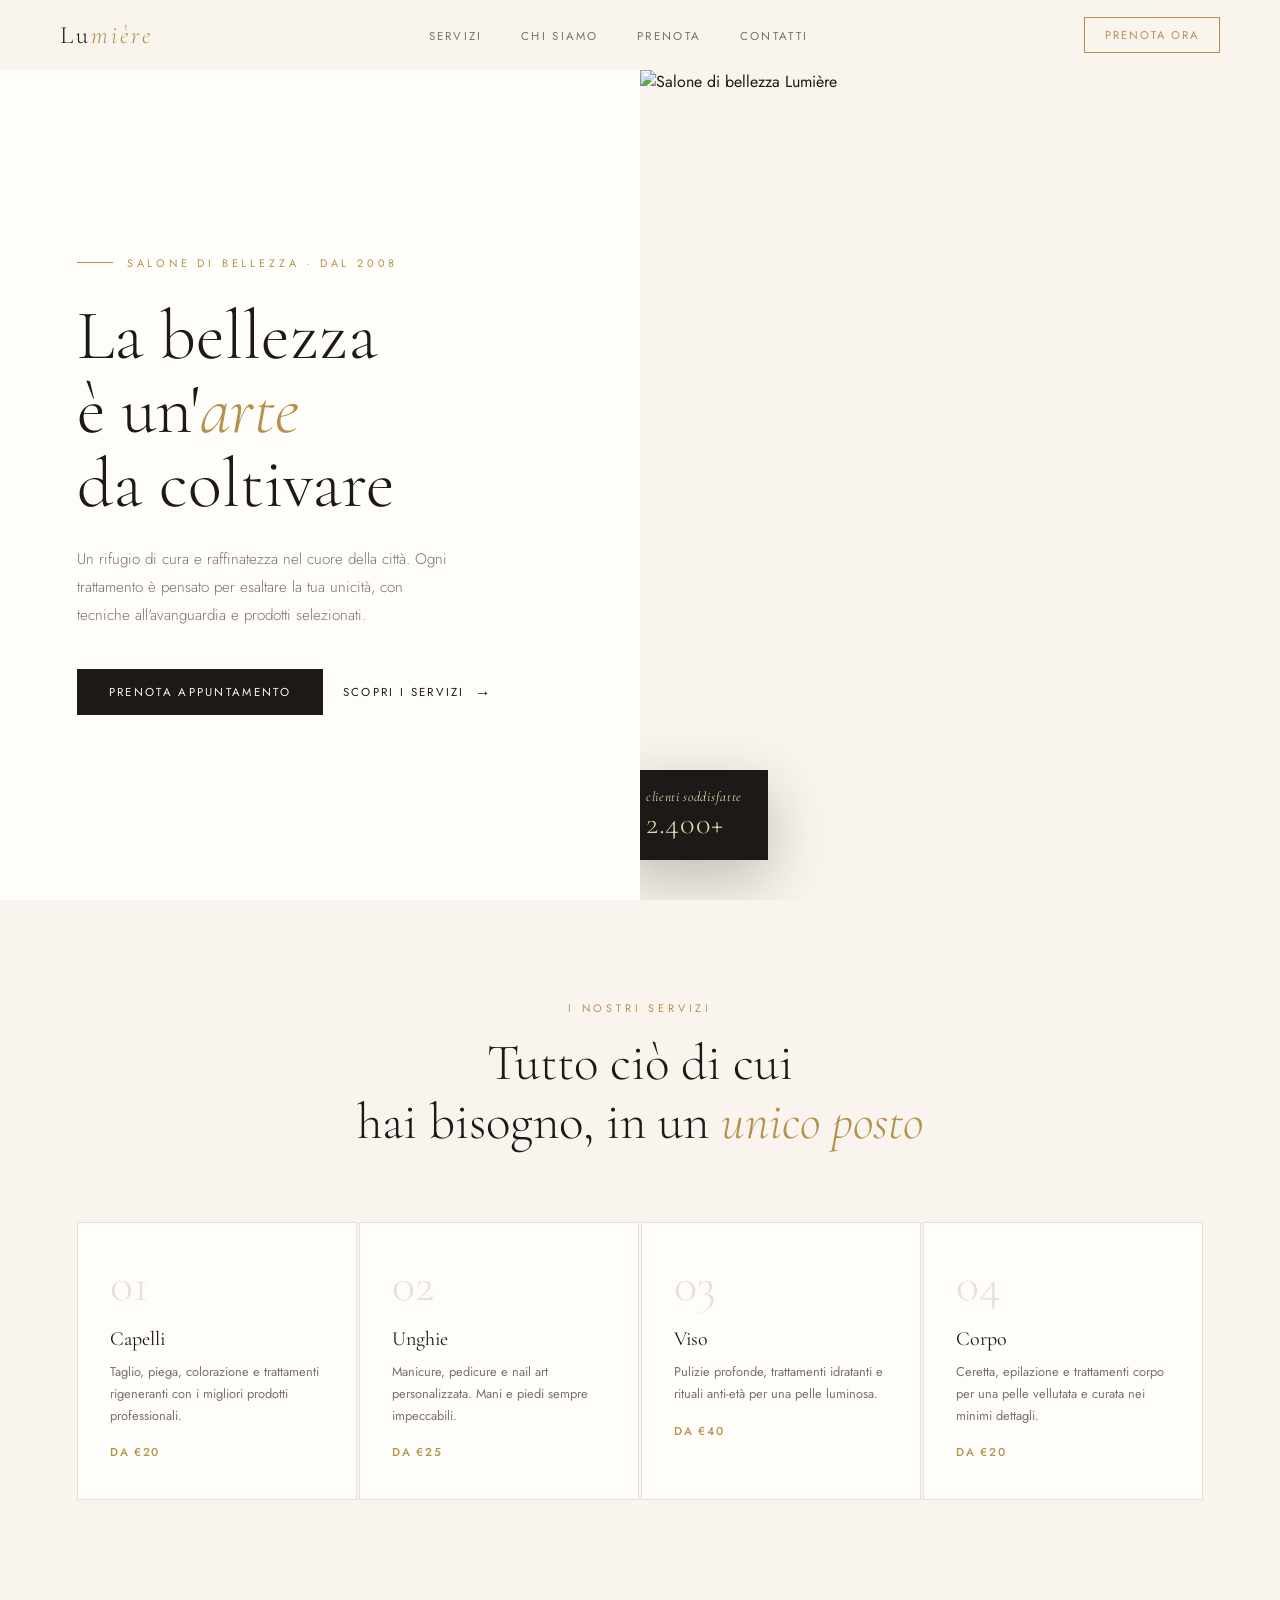
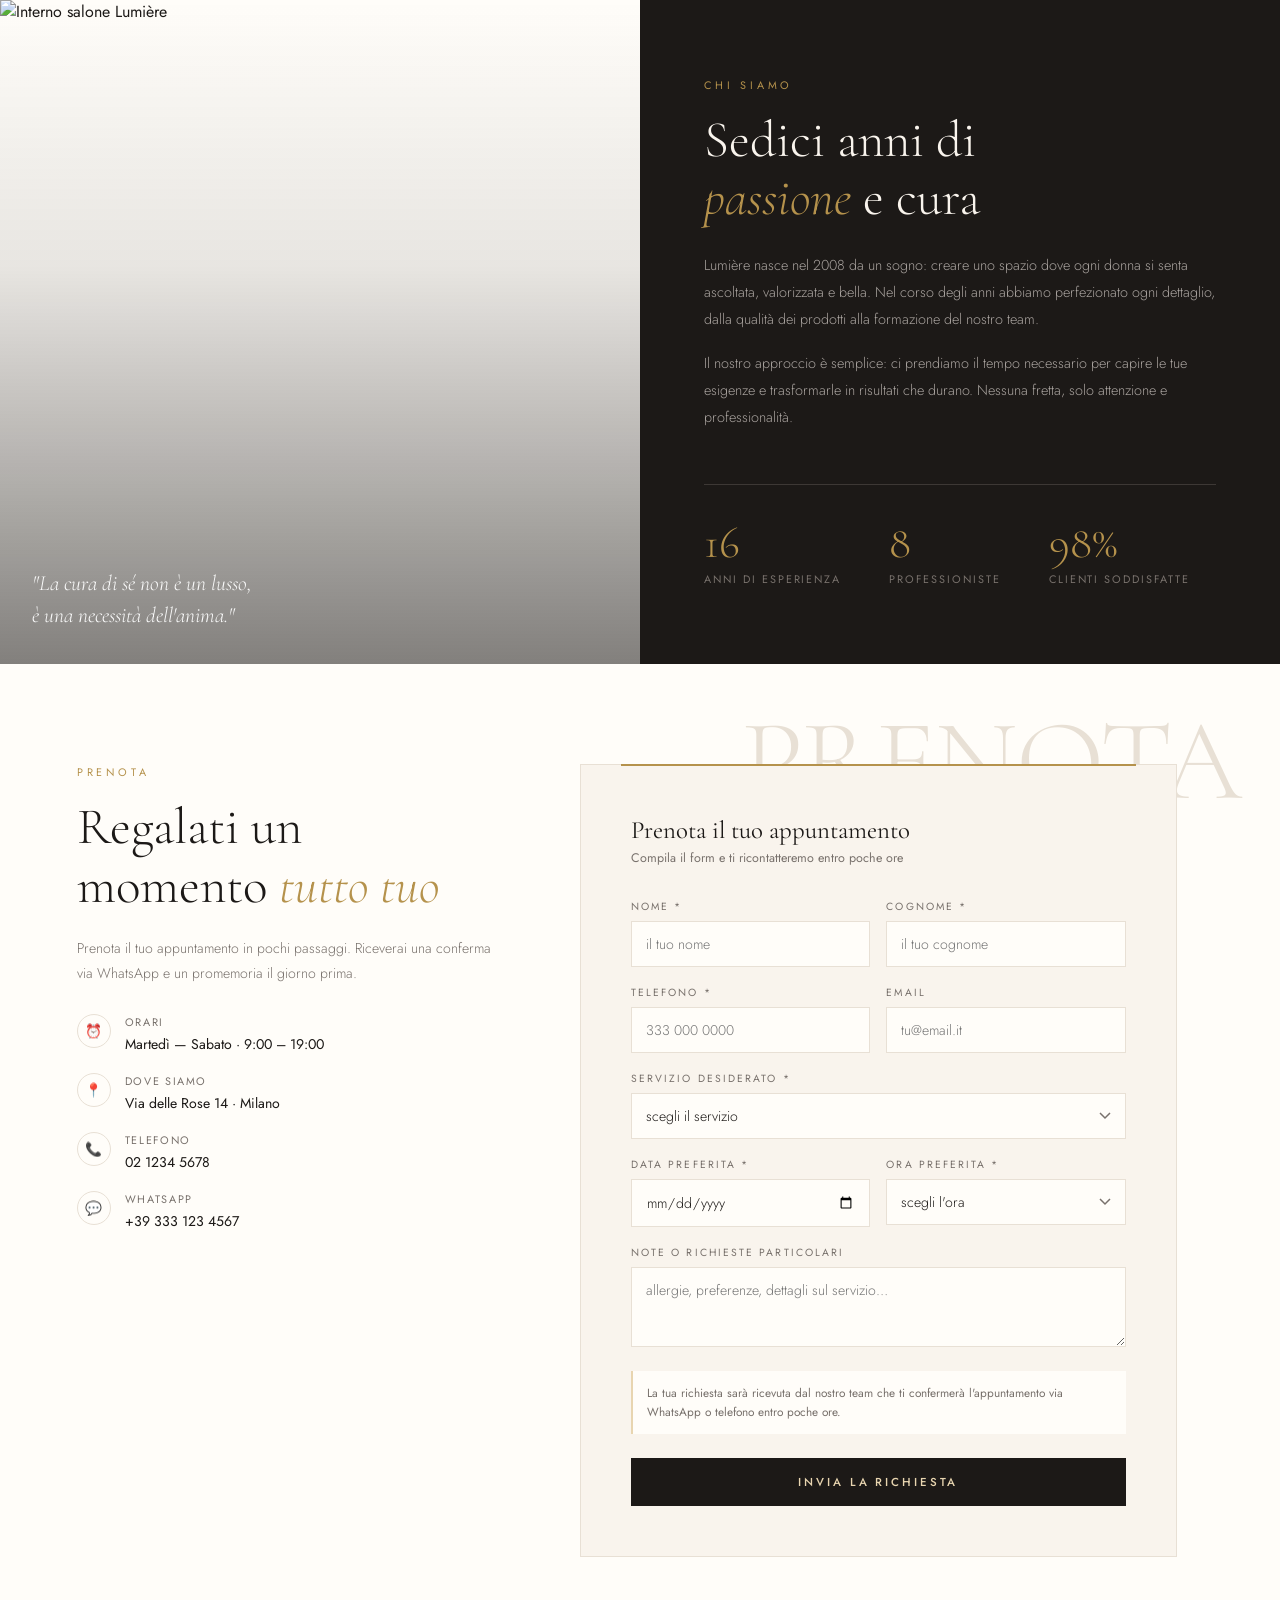
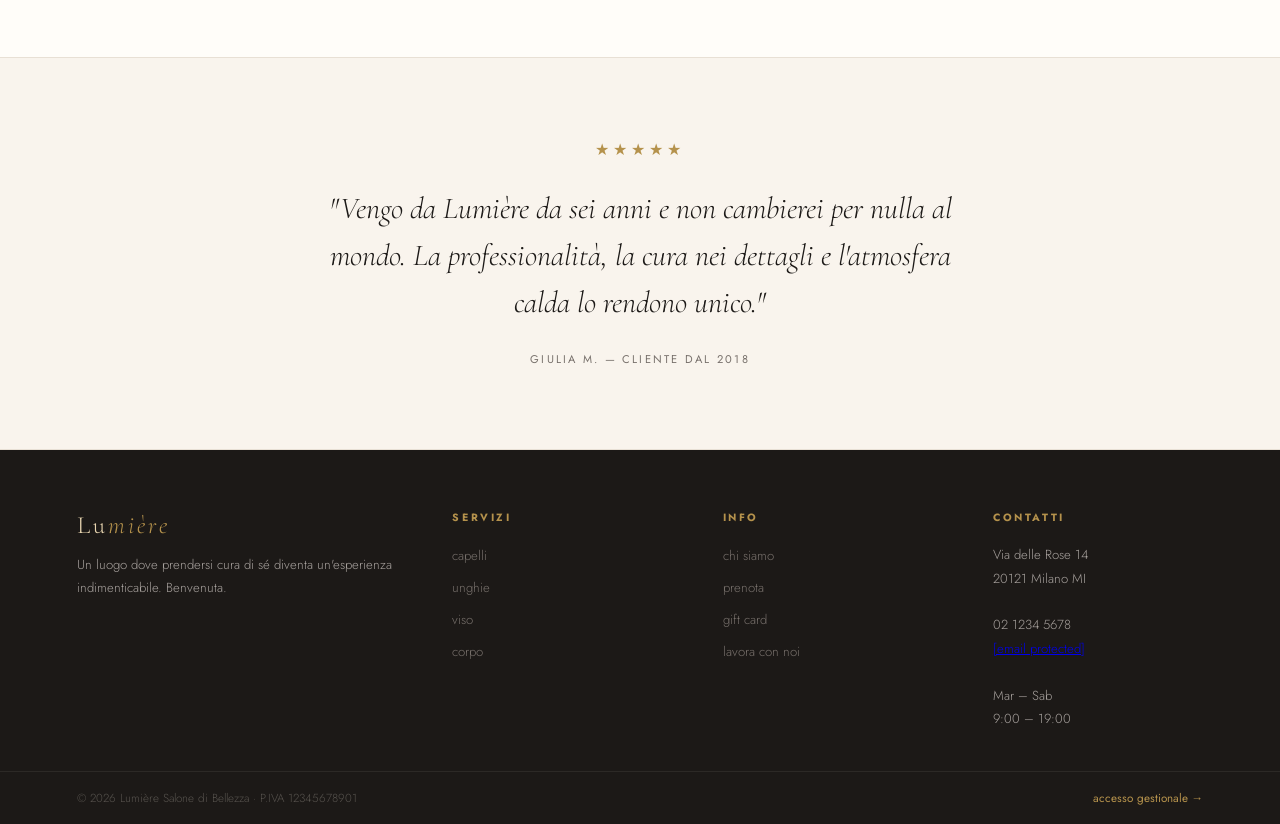
==== commit 89115862: "Add files via upload" ====
--- a/index.html
+++ b/index.html
@@ -1,1297 +1,699 @@
-<!doctype html>
+<!DOCTYPE html>
 <html lang="it">
-  <head>
-    <meta charset="UTF-8" />
-    <meta name="viewport" content="width=device-width, initial-scale=1" />
-    <title>Lumière — Salone di Bellezza</title>
-    <link rel="preconnect" href="https://fonts.googleapis.com" />
-    <link
-      href="https://fonts.googleapis.com/css2?family=Cormorant+Garamond:ital,wght@0,300;0,400;0,600;1,300;1,400&family=Jost:wght@300;400;500&display=swap"
-      rel="stylesheet"
-    />
-    <style>
-      *,
-      *::before,
-      *::after {
-        box-sizing: border-box;
-        margin: 0;
-        padding: 0;
-      }
-
-      :root {
-        --cream: #f9f4ed;
-        --warm-white: #fffdf9;
-        --charcoal: #1c1917;
-        --muted: #78716c;
-        --gold: #b5924c;
-        --gold-light: #e8d5b0;
-        --border: #e8e0d5;
-        --nav-h: 70px;
-      }
-
-      html {
-        scroll-behavior: smooth;
-      }
-
-      body {
-        font-family: "Jost", sans-serif;
-        background: var(--warm-white);
-        color: var(--charcoal);
-        overflow-x: hidden;
-      }
-
-      nav {
-        position: fixed;
-        top: 0;
-        left: 0;
-        right: 0;
-        z-index: 200;
-        height: var(--nav-h);
-        display: flex;
-        align-items: center;
-        justify-content: space-between;
-        padding: 0 clamp(20px, 5vw, 60px);
-        background: rgba(249, 244, 237, 0.95);
-        backdrop-filter: blur(12px);
-        border-bottom: 1px solid transparent;
-        transition: border-color 0.3s;
-      }
-      nav.scrolled {
-        border-bottom-color: var(--border);
-      }
-
-      .nav-logo {
-        font-family: "Cormorant Garamond", serif;
-        font-size: 1.55rem;
-        font-weight: 300;
-        letter-spacing: 0.12em;
-        color: var(--charcoal);
-        text-decoration: none;
-        flex-shrink: 0;
-      }
-      .nav-logo em {
-        font-style: italic;
-        color: var(--gold);
-      }
-
-      .nav-links {
-        display: flex;
-        gap: clamp(20px, 3vw, 40px);
-        list-style: none;
-      }
-      .nav-links a {
-        font-size: 0.72rem;
-        letter-spacing: 0.2em;
-        text-transform: uppercase;
-        color: var(--muted);
-        text-decoration: none;
-        transition: color 0.2s;
-        white-space: nowrap;
-      }
-      .nav-links a:hover {
-        color: var(--charcoal);
-      }
-
-      .nav-cta {
-        font-size: 0.7rem;
-        letter-spacing: 0.18em;
-        text-transform: uppercase;
-        color: var(--gold);
-        border: 1px solid var(--gold);
-        padding: 9px 20px;
-        text-decoration: none;
-        white-space: nowrap;
-        transition: all 0.25s;
-        flex-shrink: 0;
-      }
-      .nav-cta:hover {
-        background: var(--gold);
-        color: #fff;
-      }
-
-      .nav-burger {
-        display: none;
-        flex-direction: column;
-        gap: 5px;
-        cursor: pointer;
-        padding: 8px;
-        background: none;
-        border: none;
-        flex-shrink: 0;
-      }
-      .nav-burger span {
-        display: block;
-        width: 24px;
-        height: 1.5px;
-        background: var(--charcoal);
-        transition: all 0.3s;
-      }
-      .nav-burger.aperto span:nth-child(1) {
-        transform: translateY(6.5px) rotate(45deg);
-      }
-      .nav-burger.aperto span:nth-child(2) {
-        opacity: 0;
-      }
-      .nav-burger.aperto span:nth-child(3) {
-        transform: translateY(-6.5px) rotate(-45deg);
-      }
-
-      .nav-mobile {
-        display: none;
-        position: fixed;
-        top: var(--nav-h);
-        left: 0;
-        right: 0;
-        bottom: 0;
-        background: var(--cream);
-        z-index: 190;
-        flex-direction: column;
-        align-items: center;
-        justify-content: center;
-        gap: 32px;
-        opacity: 0;
-        pointer-events: none;
-        transition: opacity 0.3s;
-      }
-      .nav-mobile.aperto {
-        opacity: 1;
-        pointer-events: all;
-      }
-      .nav-mobile a {
-        font-family: "Cormorant Garamond", serif;
-        font-size: 2.2rem;
-        font-weight: 300;
-        color: var(--charcoal);
-        text-decoration: none;
-        letter-spacing: 0.08em;
-        transition: color 0.2s;
-      }
-      .nav-mobile a:hover {
-        color: var(--gold);
-      }
-      .nav-mobile .mobile-cta {
-        font-size: 0.75rem;
-        letter-spacing: 0.2em;
-        text-transform: uppercase;
-        font-family: "Jost", sans-serif;
-        border: 1px solid var(--gold);
-        color: var(--gold);
-        padding: 14px 36px;
-        margin-top: 8px;
-      }
-
-      .hero {
-        min-height: 100vh;
-        display: grid;
-        grid-template-columns: 1fr 1fr;
-        padding-top: var(--nav-h);
-      }
-
-      .hero-left {
-        display: flex;
-        flex-direction: column;
-        justify-content: center;
-        padding: clamp(40px, 6vw, 80px) clamp(24px, 4vw, 60px)
-          clamp(40px, 6vw, 80px) clamp(24px, 6vw, 80px);
-      }
-
-      .hero-tag {
-        font-size: 0.68rem;
-        letter-spacing: 0.35em;
-        text-transform: uppercase;
-        color: var(--gold);
-        margin-bottom: 28px;
-        display: flex;
-        align-items: center;
-        gap: 14px;
-        animation: fadeUp 0.7s ease 0.1s both;
-      }
-      .hero-tag::before {
-        content: "";
-        width: 36px;
-        height: 1px;
-        background: var(--gold);
-        flex-shrink: 0;
-      }
-
-      .hero-title {
-        font-family: "Cormorant Garamond", serif;
-        font-size: clamp(2.8rem, 5.5vw, 5.2rem);
-        font-weight: 300;
-        line-height: 1.05;
-        color: var(--charcoal);
-        margin-bottom: 24px;
-        animation: fadeUp 0.7s ease 0.25s both;
-      }
-      .hero-title em {
-        font-style: italic;
-        color: var(--gold);
-      }
-
-      .hero-text {
-        font-size: clamp(0.85rem, 1.5vw, 0.95rem);
-        line-height: 1.85;
-        color: var(--muted);
-        max-width: 380px;
-        margin-bottom: 40px;
-        font-weight: 300;
-        animation: fadeUp 0.7s ease 0.4s both;
-      }
-
-      .hero-btns {
-        display: flex;
-        gap: 20px;
-        align-items: center;
-        flex-wrap: wrap;
-        animation: fadeUp 0.7s ease 0.55s both;
-      }
-
-      .btn-primary {
-        background: var(--charcoal);
-        color: var(--cream);
-        padding: 15px 32px;
-        text-decoration: none;
-        font-size: 0.72rem;
-        letter-spacing: 0.2em;
-        text-transform: uppercase;
-        transition: all 0.25s;
-        white-space: nowrap;
-      }
-      .btn-primary:hover {
-        background: var(--gold);
-      }
-
-      .btn-ghost {
-        color: var(--charcoal);
-        text-decoration: none;
-        font-size: 0.72rem;
-        letter-spacing: 0.2em;
-        text-transform: uppercase;
-        display: flex;
-        align-items: center;
-        gap: 10px;
-        transition: color 0.2s;
-        white-space: nowrap;
-      }
-      .btn-ghost:hover {
-        color: var(--gold);
-      }
-      .btn-ghost::after {
-        content: "→";
-        font-size: 1rem;
-      }
-
-      .hero-right {
-        position: relative;
-        overflow: hidden;
-        background: var(--cream);
-      }
-
-      .hero-img-placeholder {
-        width: 100%;
-        height: 100%;
-        min-height: 400px;
-        background: linear-gradient(
-          135deg,
-          #e8d5b0 0%,
-          #d4b896 30%,
-          #c9a99a 60%,
-          #b58b7a 100%
-        );
-        display: flex;
-        align-items: center;
-        justify-content: center;
-        font-family: "Cormorant Garamond", serif;
-        font-size: clamp(5rem, 12vw, 10rem);
-        color: rgba(255, 255, 255, 0.25);
-        font-weight: 300;
-        font-style: italic;
-      }
-
-      .hero-badge {
-        position: absolute;
-        bottom: 40px;
-        left: -20px;
-        background: var(--charcoal);
-        color: var(--gold-light);
-        padding: 18px 26px;
-        font-family: "Cormorant Garamond", serif;
-        font-size: 0.85rem;
-        font-style: italic;
-        letter-spacing: 0.05em;
-        box-shadow: 0 20px 60px rgba(28, 25, 23, 0.25);
-      }
-      .hero-badge strong {
-        display: block;
-        font-size: 1.9rem;
-        font-weight: 300;
-        font-style: normal;
-      }
-
-      .servizi {
-        padding: clamp(60px, 8vw, 100px) clamp(20px, 6vw, 80px);
-        background: var(--cream);
-      }
-
-      .section-header {
-        text-align: center;
-        margin-bottom: clamp(40px, 6vw, 70px);
-      }
-
-      .section-tag {
-        font-size: 0.68rem;
-        letter-spacing: 0.35em;
-        text-transform: uppercase;
-        color: var(--gold);
-        display: block;
-        margin-bottom: 18px;
-      }
-
-      .section-title {
-        font-family: "Cormorant Garamond", serif;
-        font-size: clamp(2rem, 4vw, 3.4rem);
-        font-weight: 300;
-        line-height: 1.15;
-      }
-      .section-title em {
-        font-style: italic;
-        color: var(--gold);
-      }
-
-      .servizi-grid {
-        display: grid;
-        grid-template-columns: repeat(4, 1fr);
-        gap: 2px;
-      }
-
-      .servizio-card {
-        background: var(--warm-white);
-        padding: clamp(24px, 3vw, 40px) clamp(20px, 2.5vw, 32px);
-        border: 1px solid var(--border);
-        position: relative;
-        transition: all 0.3s;
-        overflow: hidden;
-      }
-      .servizio-card::before {
-        content: "";
-        position: absolute;
-        bottom: 0;
-        left: 0;
-        right: 0;
-        height: 2px;
-        background: var(--gold);
-        transform: scaleX(0);
-        transform-origin: left;
-        transition: transform 0.4s;
-      }
-      .servizio-card:hover {
-        background: var(--charcoal);
-      }
-      .servizio-card:hover .servizio-nome,
-      .servizio-card:hover .servizio-desc {
-        color: var(--cream);
-      }
-      .servizio-card:hover .servizio-prezzo {
-        color: var(--gold);
-      }
-      .servizio-card:hover::before {
-        transform: scaleX(1);
-      }
-      .servizio-card:hover .servizio-num {
-        color: rgba(181, 146, 76, 0.2);
-      }
-
-      .servizio-num {
-        font-family: "Cormorant Garamond", serif;
-        font-size: 3rem;
-        font-weight: 300;
-        color: var(--border);
-        line-height: 1;
-        margin-bottom: 18px;
-        transition: color 0.3s;
-      }
-      .servizio-nome {
-        font-family: "Cormorant Garamond", serif;
-        font-size: 1.25rem;
-        font-weight: 400;
-        color: var(--charcoal);
-        margin-bottom: 10px;
-        transition: color 0.3s;
-      }
-      .servizio-desc {
-        font-size: 0.8rem;
-        line-height: 1.7;
-        color: var(--muted);
-        margin-bottom: 18px;
-        transition: color 0.3s;
-      }
-      .servizio-prezzo {
-        font-size: 0.72rem;
-        letter-spacing: 0.15em;
-        text-transform: uppercase;
-        color: var(--gold);
-        font-weight: 500;
-        transition: color 0.3s;
-      }
-
-      .about {
-        display: grid;
-        grid-template-columns: 1fr 1fr;
-        min-height: 60vh;
-      }
-
-      .about-img {
-        background: linear-gradient(180deg, #c9a99a 0%, #8b6355 100%);
-        position: relative;
-        overflow: hidden;
-        display: flex;
-        align-items: center;
-        justify-content: center;
-        min-height: 360px;
-      }
-      .about-img-inner {
-        font-family: "Cormorant Garamond", serif;
-        font-size: clamp(6rem, 15vw, 12rem);
-        color: rgba(255, 255, 255, 0.12);
-        font-weight: 300;
-        font-style: italic;
-        user-select: none;
-      }
-      .about-img-quote {
-        position: absolute;
-        bottom: 32px;
-        left: 32px;
-        right: 32px;
-        font-family: "Cormorant Garamond", serif;
-        font-size: clamp(1rem, 2vw, 1.35rem);
-        font-style: italic;
-        font-weight: 300;
-        color: rgba(255, 255, 255, 0.9);
-        line-height: 1.5;
-      }
-
-      .about-text {
-        padding: clamp(40px, 6vw, 80px) clamp(24px, 5vw, 80px);
-        display: flex;
-        flex-direction: column;
-        justify-content: center;
-        background: var(--charcoal);
-      }
-      .about-text .section-tag {
-        text-align: left;
-      }
-      .about-text .section-title {
-        color: var(--cream);
-        text-align: left;
-        margin-bottom: 24px;
-      }
-      .about-text p {
-        font-size: 0.9rem;
-        line-height: 1.85;
-        color: #a8a29e;
-        font-weight: 300;
-        margin-bottom: 18px;
-      }
-
-      .about-stats {
-        display: flex;
-        gap: clamp(24px, 4vw, 48px);
-        margin-top: 36px;
-        padding-top: 36px;
-        border-top: 1px solid #3d3835;
-        flex-wrap: wrap;
-      }
-      .stat-num {
-        font-family: "Cormorant Garamond", serif;
-        font-size: clamp(2rem, 3.5vw, 2.8rem);
-        font-weight: 300;
-        color: var(--gold);
-        display: block;
-        line-height: 1;
-      }
-      .stat-label {
-        font-size: 0.68rem;
-        letter-spacing: 0.18em;
-        text-transform: uppercase;
-        color: #78716c;
-        margin-top: 5px;
-        display: block;
-      }
-
-      .prenotazione {
-        padding: clamp(60px, 8vw, 100px) clamp(20px, 6vw, 80px);
-        background: var(--warm-white);
-        position: relative;
-        overflow: hidden;
-      }
-      .prenotazione-deco {
-        position: absolute;
-        top: 40px;
-        right: 40px;
-        font-family: "Cormorant Garamond", serif;
-        font-size: clamp(4rem, 9vw, 9rem);
-        font-weight: 300;
-        color: var(--border);
-        line-height: 1;
-        pointer-events: none;
-        user-select: none;
-        letter-spacing: -0.02em;
-      }
-
-      .prenotazione-inner {
-        display: grid;
-        grid-template-columns: 1fr 1.4fr;
-        gap: clamp(40px, 6vw, 80px);
-        align-items: start;
-        max-width: 1100px;
-        position: relative;
-      }
-
-      .prenotazione-info .section-title {
-        text-align: left;
-        margin-bottom: 20px;
-      }
-      .prenotazione-info > p {
-        font-size: 0.88rem;
-        line-height: 1.8;
-        color: var(--muted);
-        font-weight: 300;
-        margin-bottom: 28px;
-      }
-
-      .info-item {
-        display: flex;
-        align-items: flex-start;
-        gap: 14px;
-        margin-bottom: 18px;
-      }
-      .info-icon {
-        width: 34px;
-        height: 34px;
-        flex-shrink: 0;
-        border: 1px solid var(--border);
-        border-radius: 50%;
-        display: flex;
-        align-items: center;
-        justify-content: center;
-        font-size: 0.85rem;
-        color: var(--gold);
-      }
-      .info-label {
-        font-size: 0.68rem;
-        letter-spacing: 0.15em;
-        text-transform: uppercase;
-        color: var(--muted);
-        display: block;
-        margin-bottom: 2px;
-      }
-      .info-value {
-        font-size: 0.88rem;
-        color: var(--charcoal);
-        font-weight: 400;
-      }
-
-      .form-card {
-        background: var(--cream);
-        padding: clamp(28px, 4vw, 50px);
-        border: 1px solid var(--border);
-        position: relative;
-      }
-      .form-card::before {
-        content: "";
-        position: absolute;
-        top: -1px;
-        left: 40px;
-        right: 40px;
-        height: 2px;
-        background: var(--gold);
-      }
-
-      .form-title {
-        font-family: "Cormorant Garamond", serif;
-        font-size: 1.55rem;
-        font-weight: 400;
-        margin-bottom: 4px;
-      }
-      .form-subtitle {
-        font-size: 0.78rem;
-        color: var(--muted);
-        margin-bottom: 32px;
-      }
-
-      .form-row {
-        display: grid;
-        grid-template-columns: 1fr 1fr;
-        gap: 16px;
-      }
-
-      .form-group {
-        margin-bottom: 18px;
-      }
-      .form-group label {
-        display: block;
-        font-size: 0.65rem;
-        letter-spacing: 0.2em;
-        text-transform: uppercase;
-        color: var(--muted);
-        margin-bottom: 7px;
-      }
-      .form-group input,
-      .form-group select,
-      .form-group textarea {
-        width: 100%;
-        padding: 12px 14px;
-        border: 1px solid var(--border);
-        border-radius: 0;
-        background: var(--warm-white);
-        color: var(--charcoal);
-        font-family: "Jost", sans-serif;
-        font-size: 0.88rem;
-        font-weight: 300;
-        transition:
-          border-color 0.2s,
-          box-shadow 0.2s;
-        appearance: none;
-        -webkit-appearance: none;
-      }
-      .form-group input:focus,
-      .form-group select:focus,
-      .form-group textarea:focus {
-        outline: none;
-        border-color: var(--gold);
-        box-shadow: 0 0 0 3px rgba(181, 146, 76, 0.08);
-      }
-      .form-group textarea {
-        resize: vertical;
-        min-height: 80px;
-      }
-      .form-group select {
-        background-image: url("data:image/svg+xml,%3Csvg xmlns='http://www.w3.org/2000/svg' width='12' height='8' viewBox='0 0 12 8'%3E%3Cpath d='M1 1l5 5 5-5' stroke='%2378716c' fill='none' stroke-width='1.5'/%3E%3C/svg%3E");
-        background-repeat: no-repeat;
-        background-position: right 14px center;
-        padding-right: 36px;
-        cursor: pointer;
-      }
-
-      .form-note {
-        font-size: 0.74rem;
-        color: var(--muted);
-        margin-bottom: 24px;
-        line-height: 1.65;
-        padding: 12px 14px;
-        background: var(--warm-white);
-        border-left: 2px solid var(--gold-light);
-      }
-
-      .form-submit {
-        width: 100%;
-        padding: 16px;
-        background: var(--charcoal);
-        color: var(--gold-light);
-        border: none;
-        cursor: pointer;
-        font-family: "Jost", sans-serif;
-        font-size: 0.72rem;
-        letter-spacing: 0.25em;
-        text-transform: uppercase;
-        transition: all 0.25s;
-        font-weight: 500;
-      }
-      .form-submit:hover {
-        background: var(--gold);
-        color: #fff;
-      }
-
-      .testimonial {
-        background: var(--cream);
-        padding: clamp(50px, 7vw, 80px) clamp(20px, 6vw, 80px);
-        text-align: center;
-        border-top: 1px solid var(--border);
-        border-bottom: 1px solid var(--border);
-      }
-      .stars {
-        color: var(--gold);
-        font-size: 1rem;
-        letter-spacing: 4px;
-        margin-bottom: 24px;
-      }
-      .testimonial-text {
-        font-family: "Cormorant Garamond", serif;
-        font-size: clamp(1.2rem, 2.5vw, 1.9rem);
-        font-weight: 300;
-        font-style: italic;
-        line-height: 1.55;
-        color: var(--charcoal);
-        max-width: 680px;
-        margin: 0 auto 20px;
-      }
-      .testimonial-author {
-        font-size: 0.7rem;
-        letter-spacing: 0.2em;
-        text-transform: uppercase;
-        color: var(--muted);
-      }
-
-      footer {
-        background: var(--charcoal);
-        color: #a8a29e;
-        padding: clamp(48px, 6vw, 60px) clamp(20px, 6vw, 80px)
-          clamp(32px, 4vw, 40px);
-        display: grid;
-        grid-template-columns: 1.5fr 1fr 1fr 1fr;
-        gap: clamp(32px, 5vw, 60px);
-      }
-      .footer-brand .nav-logo {
-        color: var(--gold-light);
-        display: block;
-        margin-bottom: 14px;
-      }
-      .footer-brand p {
-        font-size: 0.82rem;
-        line-height: 1.75;
-        font-weight: 300;
-      }
-
-      .footer-col h4 {
-        font-size: 0.66rem;
-        letter-spacing: 0.25em;
-        text-transform: uppercase;
-        color: var(--gold);
-        margin-bottom: 18px;
-      }
-      .footer-col ul {
-        list-style: none;
-      }
-      .footer-col ul li {
-        margin-bottom: 9px;
-      }
-      .footer-col ul li a {
-        color: #78716c;
-        text-decoration: none;
-        font-size: 0.82rem;
-        font-weight: 300;
-        transition: color 0.2s;
-      }
-      .footer-col ul li a:hover {
-        color: var(--gold-light);
-      }
-      .footer-col p {
-        font-size: 0.82rem;
-        line-height: 1.8;
-        font-weight: 300;
-      }
-
-      .footer-bottom {
-        background: var(--charcoal);
-        padding: 18px clamp(20px, 6vw, 80px);
-        border-top: 1px solid #2c2926;
-        display: flex;
-        justify-content: space-between;
-        align-items: center;
-        flex-wrap: wrap;
-        gap: 10px;
-      }
-      .footer-bottom p {
-        font-size: 0.73rem;
-        color: #57534e;
-        font-weight: 300;
-      }
-      .footer-bottom a {
-        color: var(--gold);
-        text-decoration: none;
-        font-size: 0.73rem;
-      }
-
-      @keyframes fadeUp {
-        from {
-          opacity: 0;
-          transform: translateY(28px);
-        }
-        to {
-          opacity: 1;
-          transform: translateY(0);
-        }
-      }
-
-      @media (max-width: 1024px) {
-        .servizi-grid {
-          grid-template-columns: repeat(2, 1fr);
-        }
-        footer {
-          grid-template-columns: 1fr 1fr;
-        }
-        .footer-brand {
-          grid-column: 1 / -1;
-        }
-        .prenotazione-inner {
-          grid-template-columns: 1fr;
-        }
-        .prenotazione-deco {
-          display: none;
-        }
-      }
-
-      @media (max-width: 768px) {
-        :root {
-          --nav-h: 64px;
-        }
-
-        .nav-links,
-        .nav-cta {
-          display: none;
-        }
-        .nav-burger {
-          display: flex;
-        }
-        .nav-mobile {
-          display: flex;
-        }
-
-        .hero {
-          grid-template-columns: 1fr;
-          min-height: auto;
-        }
-        .hero-right {
-          order: -1;
-          height: 55vw;
-          min-height: 220px;
-        }
-        .hero-img-placeholder {
-          min-height: 0;
-          height: 100%;
-        }
-        .hero-badge {
-          display: none;
-        }
-        .hero-left {
-          padding: 36px 20px 52px;
-        }
-        .hero-text {
-          max-width: 100%;
-        }
-        .hero-btns {
-          flex-direction: column;
-          align-items: stretch;
-          gap: 14px;
-        }
-        .btn-primary {
-          text-align: center;
-          padding: 16px;
-        }
-        .btn-ghost {
-          justify-content: center;
-        }
-
-        .servizi-grid {
-          grid-template-columns: 1fr;
-        }
-
-        .about {
-          grid-template-columns: 1fr;
-        }
-        .about-img {
-          min-height: 260px;
-        }
-        .about-img-inner {
-          font-size: 6rem;
-        }
-        .about-text {
-          padding: 40px 20px;
-        }
-
-        .form-row {
-          grid-template-columns: 1fr;
-        }
-        .form-card {
-          padding: 28px 20px;
-        }
-
-        footer {
-          grid-template-columns: 1fr;
-          gap: 36px;
-        }
-        .footer-brand {
-          grid-column: auto;
-        }
-      }
-
-      /* SMALL ≤400px */
-      @media (max-width: 400px) {
-        .hero-title {
-          font-size: 2.4rem;
-        }
-        .nav-logo {
-          font-size: 1.3rem;
-        }
-        .about-img-quote {
-          font-size: 0.9rem;
-        }
-      }
-    </style>
-  </head>
-  <body>
-    <!-- NAV -->
-    <nav id="nav">
-      <a href="#" class="nav-logo">Lu<em>mière</em></a>
-      <ul class="nav-links">
-        <li><a href="#servizi">servizi</a></li>
-        <li><a href="#about">chi siamo</a></li>
-        <li><a href="#prenota">prenota</a></li>
-        <li><a href="#contatti">contatti</a></li>
-      </ul>
-      <a href="#prenota" class="nav-cta">prenota ora</a>
-      <button class="nav-burger" id="burger" aria-label="apri menu">
-        <span></span><span></span><span></span>
-      </button>
-    </nav>
-
-    <!-- MENU MOBILE -->
-    <div class="nav-mobile" id="navMobile">
-      <a href="#servizi" onclick="chiudiMenu()">servizi</a>
-      <a href="#about" onclick="chiudiMenu()">chi siamo</a>
-      <a href="#prenota" onclick="chiudiMenu()">prenota</a>
-      <a href="#contatti" onclick="chiudiMenu()">contatti</a>
-      <a href="#prenota" onclick="chiudiMenu()" class="mobile-cta"
-        >prenota ora</a
-      >
-    </div>
-
-    <!-- HERO -->
-    <section class="hero">
-      <div class="hero-left">
-        <div class="hero-tag">salone di bellezza · dal 2008</div>
-        <h1 class="hero-title">
-          La bellezza<br />è un'<em>arte</em><br />da coltivare
-        </h1>
-        <p class="hero-text">
-          Un rifugio di cura e raffinatezza nel cuore della città. Ogni
-          trattamento è pensato per esaltare la tua unicità, con tecniche
-          all'avanguardia e prodotti selezionati.
-        </p>
-        <div class="hero-btns">
-          <a href="#prenota" class="btn-primary">prenota appuntamento</a>
-          <a href="#servizi" class="btn-ghost">scopri i servizi</a>
-        </div>
+<head>
+<meta charset="UTF-8">
+<meta name="viewport" content="width=device-width, initial-scale=1">
+<title>Lumière — Salone di Bellezza</title>
+<link rel="preconnect" href="https://fonts.googleapis.com">
+<link href="https://fonts.googleapis.com/css2?family=Cormorant+Garamond:ital,wght@0,300;0,400;0,600;1,300;1,400&family=Jost:wght@300;400;500&display=swap" rel="stylesheet">
+<style>
+  *, *::before, *::after { box-sizing: border-box; margin: 0; padding: 0; }
+
+  :root {
+    --cream: #f9f4ed;
+    --warm-white: #fffdf9;
+    --charcoal: #1c1917;
+    --muted: #78716c;
+    --gold: #b5924c;
+    --gold-light: #e8d5b0;
+    --border: #e8e0d5;
+    --nav-h: 70px;
+  }
+
+  html { scroll-behavior: smooth; }
+
+  body {
+    font-family: 'Jost', sans-serif;
+    background: var(--warm-white);
+    color: var(--charcoal);
+    overflow-x: hidden;
+  }
+
+  nav {
+    position: fixed; top: 0; left: 0; right: 0; z-index: 200;
+    height: var(--nav-h);
+    display: flex; align-items: center; justify-content: space-between;
+    padding: 0 clamp(20px, 5vw, 60px);
+    background: rgba(249,244,237,0.95);
+    backdrop-filter: blur(12px);
+    border-bottom: 1px solid transparent;
+    transition: border-color 0.3s;
+  }
+  nav.scrolled { border-bottom-color: var(--border); }
+
+  .nav-logo {
+    font-family: 'Cormorant Garamond', serif;
+    font-size: 1.55rem; font-weight: 300; letter-spacing: 0.12em;
+    color: var(--charcoal); text-decoration: none; flex-shrink: 0;
+  }
+  .nav-logo em { font-style: italic; color: var(--gold); }
+
+  .nav-links { display: flex; gap: clamp(20px, 3vw, 40px); list-style: none; }
+  .nav-links a {
+    font-size: 0.72rem; letter-spacing: 0.2em; text-transform: uppercase;
+    color: var(--muted); text-decoration: none; transition: color 0.2s; white-space: nowrap;
+  }
+  .nav-links a:hover { color: var(--charcoal); }
+
+  .nav-cta {
+    font-size: 0.7rem; letter-spacing: 0.18em; text-transform: uppercase;
+    color: var(--gold); border: 1px solid var(--gold);
+    padding: 9px 20px; text-decoration: none; white-space: nowrap;
+    transition: all 0.25s; flex-shrink: 0;
+  }
+  .nav-cta:hover { background: var(--gold); color: #fff; }
+
+  .nav-burger {
+    display: none; flex-direction: column; gap: 5px;
+    cursor: pointer; padding: 8px; background: none; border: none; flex-shrink: 0;
+  }
+  .nav-burger span { display: block; width: 24px; height: 1.5px; background: var(--charcoal); transition: all 0.3s; }
+  .nav-burger.aperto span:nth-child(1) { transform: translateY(6.5px) rotate(45deg); }
+  .nav-burger.aperto span:nth-child(2) { opacity: 0; }
+  .nav-burger.aperto span:nth-child(3) { transform: translateY(-6.5px) rotate(-45deg); }
+
+  .nav-mobile {
+    display: none; position: fixed;
+    top: var(--nav-h); left: 0; right: 0; bottom: 0;
+    background: var(--cream); z-index: 190;
+    flex-direction: column; align-items: center; justify-content: center; gap: 32px;
+    opacity: 0; pointer-events: none; transition: opacity 0.3s;
+  }
+  .nav-mobile.aperto { opacity: 1; pointer-events: all; }
+  .nav-mobile a {
+    font-family: 'Cormorant Garamond', serif;
+    font-size: 2.2rem; font-weight: 300; color: var(--charcoal);
+    text-decoration: none; letter-spacing: 0.08em; transition: color 0.2s;
+  }
+  .nav-mobile a:hover { color: var(--gold); }
+  .nav-mobile .mobile-cta {
+    font-size: 0.75rem; letter-spacing: 0.2em; text-transform: uppercase;
+    font-family: 'Jost', sans-serif;
+    border: 1px solid var(--gold); color: var(--gold);
+    padding: 14px 36px; margin-top: 8px;
+  }
+
+  .hero {
+    min-height: 100vh;
+    display: grid; grid-template-columns: 1fr 1fr;
+    padding-top: var(--nav-h);
+  }
+
+  .hero-left {
+    display: flex; flex-direction: column; justify-content: center;
+    padding: clamp(40px,6vw,80px) clamp(24px,4vw,60px) clamp(40px,6vw,80px) clamp(24px,6vw,80px);
+  }
+
+  .hero-tag {
+    font-size: 0.68rem; letter-spacing: 0.35em; text-transform: uppercase;
+    color: var(--gold); margin-bottom: 28px;
+    display: flex; align-items: center; gap: 14px;
+    animation: fadeUp 0.7s ease 0.1s both;
+  }
+  .hero-tag::before { content: ''; width: 36px; height: 1px; background: var(--gold); flex-shrink: 0; }
+
+  .hero-title {
+    font-family: 'Cormorant Garamond', serif;
+    font-size: clamp(2.8rem, 5.5vw, 5.2rem);
+    font-weight: 300; line-height: 1.05; color: var(--charcoal); margin-bottom: 24px;
+    animation: fadeUp 0.7s ease 0.25s both;
+  }
+  .hero-title em { font-style: italic; color: var(--gold); }
+
+  .hero-text {
+    font-size: clamp(0.85rem,1.5vw,0.95rem); line-height: 1.85;
+    color: var(--muted); max-width: 380px; margin-bottom: 40px; font-weight: 300;
+    animation: fadeUp 0.7s ease 0.4s both;
+  }
+
+  .hero-btns {
+    display: flex; gap: 20px; align-items: center; flex-wrap: wrap;
+    animation: fadeUp 0.7s ease 0.55s both;
+  }
+
+  .btn-primary {
+    background: var(--charcoal); color: var(--cream);
+    padding: 15px 32px; text-decoration: none;
+    font-size: 0.72rem; letter-spacing: 0.2em; text-transform: uppercase;
+    transition: all 0.25s; white-space: nowrap;
+  }
+  .btn-primary:hover { background: var(--gold); }
+
+  .btn-ghost {
+    color: var(--charcoal); text-decoration: none;
+    font-size: 0.72rem; letter-spacing: 0.2em; text-transform: uppercase;
+    display: flex; align-items: center; gap: 10px; transition: color 0.2s; white-space: nowrap;
+  }
+  .btn-ghost:hover { color: var(--gold); }
+  .btn-ghost::after { content: '→'; font-size: 1rem; }
+
+  .hero-right { position: relative; overflow: hidden; background: var(--cream); }
+
+  .hero-img-placeholder {
+    width: 100%; height: 100%; min-height: 400px;
+    position: relative;
+  }
+  .hero-img-placeholder img {
+    width: 100%; height: 100%; object-fit: cover; object-position: center top;
+    display: block;
+  }
+
+  .hero-badge {
+    position: absolute; bottom: 40px; left: -20px;
+    background: var(--charcoal); color: var(--gold-light);
+    padding: 18px 26px;
+    font-family: 'Cormorant Garamond', serif;
+    font-size: 0.85rem; font-style: italic; letter-spacing: 0.05em;
+    box-shadow: 0 20px 60px rgba(28,25,23,0.25);
+  }
+  .hero-badge strong { display: block; font-size: 1.9rem; font-weight: 300; font-style: normal; }
+
+  .servizi {
+    padding: clamp(60px,8vw,100px) clamp(20px,6vw,80px);
+    background: var(--cream);
+  }
+
+  .section-header { text-align: center; margin-bottom: clamp(40px,6vw,70px); }
+
+  .section-tag {
+    font-size: 0.68rem; letter-spacing: 0.35em; text-transform: uppercase;
+    color: var(--gold); display: block; margin-bottom: 18px;
+  }
+
+  .section-title {
+    font-family: 'Cormorant Garamond', serif;
+    font-size: clamp(2rem,4vw,3.4rem); font-weight: 300; line-height: 1.15;
+  }
+  .section-title em { font-style: italic; color: var(--gold); }
+
+  .servizi-grid { display: grid; grid-template-columns: repeat(4,1fr); gap: 2px; }
+
+  .servizio-card {
+    background: var(--warm-white);
+    padding: clamp(24px,3vw,40px) clamp(20px,2.5vw,32px);
+    border: 1px solid var(--border); position: relative;
+    transition: all 0.3s; overflow: hidden;
+  }
+  .servizio-card::before {
+    content: ''; position: absolute; bottom: 0; left: 0; right: 0; height: 2px;
+    background: var(--gold); transform: scaleX(0); transform-origin: left; transition: transform 0.4s;
+  }
+  .servizio-card:hover { background: var(--charcoal); }
+  .servizio-card:hover .servizio-nome,
+  .servizio-card:hover .servizio-desc { color: var(--cream); }
+  .servizio-card:hover .servizio-prezzo { color: var(--gold); }
+  .servizio-card:hover::before { transform: scaleX(1); }
+  .servizio-card:hover .servizio-num { color: rgba(181,146,76,0.2); }
+
+  .servizio-num {
+    font-family: 'Cormorant Garamond', serif;
+    font-size: 3rem; font-weight: 300; color: var(--border); line-height: 1; margin-bottom: 18px; transition: color 0.3s;
+  }
+  .servizio-nome {
+    font-family: 'Cormorant Garamond', serif;
+    font-size: 1.25rem; font-weight: 400; color: var(--charcoal); margin-bottom: 10px; transition: color 0.3s;
+  }
+  .servizio-desc { font-size: 0.8rem; line-height: 1.7; color: var(--muted); margin-bottom: 18px; transition: color 0.3s; }
+  .servizio-prezzo {
+    font-size: 0.72rem; letter-spacing: 0.15em; text-transform: uppercase; color: var(--gold); font-weight: 500; transition: color 0.3s;
+  }
+
+  .about { display: grid; grid-template-columns: 1fr 1fr; min-height: 60vh; }
+
+  .about-img {
+    position: relative; overflow: hidden;
+    display: flex; align-items: flex-end; min-height: 360px;
+  }
+  .about-img img {
+    position: absolute; inset: 0; width: 100%; height: 100%;
+    object-fit: cover; object-position: center;
+  }
+  .about-img::after {
+    content: ''; position: absolute; inset: 0;
+    background: linear-gradient(to top, rgba(28,25,23,0.55) 0%, rgba(28,25,23,0.1) 60%, transparent 100%);
+  }
+  .about-img-quote {
+    position: relative; z-index: 2;
+    padding: 32px;
+    font-family: 'Cormorant Garamond', serif;
+    font-size: clamp(1rem,2vw,1.35rem); font-style: italic; font-weight: 300;
+    color: rgba(255,255,255,0.95); line-height: 1.5;
+  }
+
+  .about-text {
+    padding: clamp(40px,6vw,80px) clamp(24px,5vw,80px);
+    display: flex; flex-direction: column; justify-content: center; background: var(--charcoal);
+  }
+  .about-text .section-tag { text-align: left; }
+  .about-text .section-title { color: var(--cream); text-align: left; margin-bottom: 24px; }
+  .about-text p { font-size: 0.9rem; line-height: 1.85; color: #a8a29e; font-weight: 300; margin-bottom: 18px; }
+
+  .about-stats {
+    display: flex; gap: clamp(24px,4vw,48px); margin-top: 36px;
+    padding-top: 36px; border-top: 1px solid #3d3835; flex-wrap: wrap;
+  }
+  .stat-num {
+    font-family: 'Cormorant Garamond', serif;
+    font-size: clamp(2rem,3.5vw,2.8rem); font-weight: 300; color: var(--gold); display: block; line-height: 1;
+  }
+  .stat-label { font-size: 0.68rem; letter-spacing: 0.18em; text-transform: uppercase; color: #78716c; margin-top: 5px; display: block; }
+
+  .prenotazione {
+    padding: clamp(60px,8vw,100px) clamp(20px,6vw,80px);
+    background: var(--warm-white); position: relative; overflow: hidden;
+  }
+  .prenotazione-deco {
+    position: absolute; top: 40px; right: 40px;
+    font-family: 'Cormorant Garamond', serif;
+    font-size: clamp(4rem,9vw,9rem); font-weight: 300;
+    color: var(--border); line-height: 1; pointer-events: none; user-select: none; letter-spacing: -0.02em;
+  }
+
+  .prenotazione-inner {
+    display: grid; grid-template-columns: 1fr 1.4fr;
+    gap: clamp(40px,6vw,80px); align-items: start; max-width: 1100px; position: relative;
+  }
+
+  .prenotazione-info .section-title { text-align: left; margin-bottom: 20px; }
+  .prenotazione-info > p { font-size: 0.88rem; line-height: 1.8; color: var(--muted); font-weight: 300; margin-bottom: 28px; }
+
+  .info-item { display: flex; align-items: flex-start; gap: 14px; margin-bottom: 18px; }
+  .info-icon {
+    width: 34px; height: 34px; flex-shrink: 0;
+    border: 1px solid var(--border); border-radius: 50%;
+    display: flex; align-items: center; justify-content: center; font-size: 0.85rem; color: var(--gold);
+  }
+  .info-label { font-size: 0.68rem; letter-spacing: 0.15em; text-transform: uppercase; color: var(--muted); display: block; margin-bottom: 2px; }
+  .info-value { font-size: 0.88rem; color: var(--charcoal); font-weight: 400; }
+
+  .form-card {
+    background: var(--cream); padding: clamp(28px,4vw,50px);
+    border: 1px solid var(--border); position: relative;
+  }
+  .form-card::before {
+    content: ''; position: absolute; top: -1px; left: 40px; right: 40px; height: 2px; background: var(--gold);
+  }
+
+  .form-title { font-family: 'Cormorant Garamond', serif; font-size: 1.55rem; font-weight: 400; margin-bottom: 4px; }
+  .form-subtitle { font-size: 0.78rem; color: var(--muted); margin-bottom: 32px; }
+
+  .form-row { display: grid; grid-template-columns: 1fr 1fr; gap: 16px; }
+
+  .form-group { margin-bottom: 18px; }
+  .form-group label {
+    display: block; font-size: 0.65rem; letter-spacing: 0.2em;
+    text-transform: uppercase; color: var(--muted); margin-bottom: 7px;
+  }
+  .form-group input,
+  .form-group select,
+  .form-group textarea {
+    width: 100%; padding: 12px 14px;
+    border: 1px solid var(--border); border-radius: 0;
+    background: var(--warm-white); color: var(--charcoal);
+    font-family: 'Jost', sans-serif; font-size: 0.88rem; font-weight: 300;
+    transition: border-color 0.2s, box-shadow 0.2s;
+    appearance: none; -webkit-appearance: none;
+  }
+  .form-group input:focus,
+  .form-group select:focus,
+  .form-group textarea:focus {
+    outline: none; border-color: var(--gold); box-shadow: 0 0 0 3px rgba(181,146,76,0.08);
+  }
+  .form-group textarea { resize: vertical; min-height: 80px; }
+  .form-group select {
+    background-image: url("data:image/svg+xml,%3Csvg xmlns='http://www.w3.org/2000/svg' width='12' height='8' viewBox='0 0 12 8'%3E%3Cpath d='M1 1l5 5 5-5' stroke='%2378716c' fill='none' stroke-width='1.5'/%3E%3C/svg%3E");
+    background-repeat: no-repeat; background-position: right 14px center; padding-right: 36px; cursor: pointer;
+  }
+
+  .form-note {
+    font-size: 0.74rem; color: var(--muted); margin-bottom: 24px; line-height: 1.65;
+    padding: 12px 14px; background: var(--warm-white); border-left: 2px solid var(--gold-light);
+  }
+
+  .form-submit {
+    width: 100%; padding: 16px;
+    background: var(--charcoal); color: var(--gold-light); border: none; cursor: pointer;
+    font-family: 'Jost', sans-serif; font-size: 0.72rem;
+    letter-spacing: 0.25em; text-transform: uppercase; transition: all 0.25s; font-weight: 500;
+  }
+  .form-submit:hover { background: var(--gold); color: #fff; }
+
+  .testimonial {
+    background: var(--cream); padding: clamp(50px,7vw,80px) clamp(20px,6vw,80px);
+    text-align: center; border-top: 1px solid var(--border); border-bottom: 1px solid var(--border);
+  }
+  .stars { color: var(--gold); font-size: 1rem; letter-spacing: 4px; margin-bottom: 24px; }
+  .testimonial-text {
+    font-family: 'Cormorant Garamond', serif;
+    font-size: clamp(1.2rem,2.5vw,1.9rem);
+    font-weight: 300; font-style: italic; line-height: 1.55;
+    color: var(--charcoal); max-width: 680px; margin: 0 auto 20px;
+  }
+  .testimonial-author { font-size: 0.7rem; letter-spacing: 0.2em; text-transform: uppercase; color: var(--muted); }
+
+  footer {
+    background: var(--charcoal); color: #a8a29e;
+    padding: clamp(48px,6vw,60px) clamp(20px,6vw,80px) clamp(32px,4vw,40px);
+    display: grid; grid-template-columns: 1.5fr 1fr 1fr 1fr; gap: clamp(32px,5vw,60px);
+  }
+  .footer-brand .nav-logo { color: var(--gold-light); display: block; margin-bottom: 14px; }
+  .footer-brand p { font-size: 0.82rem; line-height: 1.75; font-weight: 300; }
+
+  .footer-col h4 { font-size: 0.66rem; letter-spacing: 0.25em; text-transform: uppercase; color: var(--gold); margin-bottom: 18px; }
+  .footer-col ul { list-style: none; }
+  .footer-col ul li { margin-bottom: 9px; }
+  .footer-col ul li a { color: #78716c; text-decoration: none; font-size: 0.82rem; font-weight: 300; transition: color 0.2s; }
+  .footer-col ul li a:hover { color: var(--gold-light); }
+  .footer-col p { font-size: 0.82rem; line-height: 1.8; font-weight: 300; }
+
+  .footer-bottom {
+    background: var(--charcoal);
+    padding: 18px clamp(20px,6vw,80px);
+    border-top: 1px solid #2c2926;
+    display: flex; justify-content: space-between; align-items: center; flex-wrap: wrap; gap: 10px;
+  }
+  .footer-bottom p { font-size: 0.73rem; color: #57534e; font-weight: 300; }
+  .footer-bottom a { color: var(--gold); text-decoration: none; font-size: 0.73rem; }
+
+  @keyframes fadeUp {
+    from { opacity: 0; transform: translateY(28px); }
+    to   { opacity: 1; transform: translateY(0); }
+  }
+
+  @media (max-width: 1024px) {
+    .servizi-grid { grid-template-columns: repeat(2,1fr); }
+    footer { grid-template-columns: 1fr 1fr; }
+    .footer-brand { grid-column: 1 / -1; }
+    .prenotazione-inner { grid-template-columns: 1fr; }
+    .prenotazione-deco { display: none; }
+  }
+
+  @media (max-width: 768px) {
+    :root { --nav-h: 64px; }
+
+    .nav-links, .nav-cta { display: none; }
+    .nav-burger { display: flex; }
+    .nav-mobile { display: flex; }
+
+    .hero { grid-template-columns: 1fr; min-height: auto; }
+    .hero-right { order: -1; height: 55vw; min-height: 220px; }
+    .hero-img-placeholder { min-height: 0; height: 100%; }
+    .hero-badge { display: none; }
+    .hero-left { padding: 36px 20px 52px; }
+    .hero-text { max-width: 100%; }
+    .hero-btns { flex-direction: column; align-items: stretch; gap: 14px; }
+    .btn-primary { text-align: center; padding: 16px; }
+    .btn-ghost { justify-content: center; }
+
+    .servizi-grid { grid-template-columns: 1fr; }
+
+    .about { grid-template-columns: 1fr; }
+    .about-img { min-height: 260px; }
+    .about-img-inner { font-size: 6rem; }
+    .about-text { padding: 40px 20px; }
+
+    .form-row { grid-template-columns: 1fr; }
+    .form-card { padding: 28px 20px; }
+
+    footer { grid-template-columns: 1fr; gap: 36px; }
+    .footer-brand { grid-column: auto; }
+  }
+
+  /* SMALL ≤400px */
+  @media (max-width: 400px) {
+    .hero-title { font-size: 2.4rem; }
+    .nav-logo { font-size: 1.3rem; }
+    .about-img-quote { font-size: 0.9rem; }
+  }
+</style>
+</head>
+<body>
+
+<!-- NAV -->
+<nav id="nav">
+  <a href="#" class="nav-logo">Lu<em>mière</em></a>
+  <ul class="nav-links">
+    <li><a href="#servizi">servizi</a></li>
+    <li><a href="#about">chi siamo</a></li>
+    <li><a href="#prenota">prenota</a></li>
+    <li><a href="#contatti">contatti</a></li>
+  </ul>
+  <a href="#prenota" class="nav-cta">prenota ora</a>
+  <button class="nav-burger" id="burger" aria-label="apri menu">
+    <span></span><span></span><span></span>
+  </button>
+</nav>
+
+<!-- MENU MOBILE -->
+<div class="nav-mobile" id="navMobile">
+  <a href="#servizi"  onclick="chiudiMenu()">servizi</a>
+  <a href="#about"    onclick="chiudiMenu()">chi siamo</a>
+  <a href="#prenota"  onclick="chiudiMenu()">prenota</a>
+  <a href="#contatti" onclick="chiudiMenu()">contatti</a>
+  <a href="#prenota"  onclick="chiudiMenu()" class="mobile-cta">prenota ora</a>
+</div>
+
+<!-- HERO -->
+<section class="hero">
+  <div class="hero-left">
+    <div class="hero-tag">salone di bellezza · dal 2008</div>
+    <h1 class="hero-title">La bellezza<br>è un'<em>arte</em><br>da coltivare</h1>
+    <p class="hero-text">
+      Un rifugio di cura e raffinatezza nel cuore della città.
+      Ogni trattamento è pensato per esaltare la tua unicità,
+      con tecniche all'avanguardia e prodotti selezionati.
+    </p>
+    <div class="hero-btns">
+      <a href="#prenota" class="btn-primary">prenota appuntamento</a>
+      <a href="#servizi"  class="btn-ghost">scopri i servizi</a>
+    </div>
+  </div>
+  <div class="hero-right">
+    <div class="hero-img-placeholder">
+      <img src="https://images.unsplash.com/photo-1728488448472-16a259c6ba7c?q=80&w=870&auto=format&fit=crop&ixlib=rb-4.1.0&ixid=M3wxMjA3fDB8MHxwaG90by1wYWdlfHx8fGVufDB8fHx8fA%3D%3D" alt="Salone di bellezza Lumière">
+    </div>
+    <div class="hero-badge">
+      <span>clienti soddisfatte</span>
+      <strong>2.400+</strong>
+    </div>
+  </div>
+</section>
+
+<!-- SERVIZI -->
+<section class="servizi" id="servizi">
+  <div class="section-header">
+    <span class="section-tag">i nostri servizi</span>
+    <h2 class="section-title">Tutto ciò di cui<br>hai bisogno, in un <em>unico posto</em></h2>
+  </div>
+  <div class="servizi-grid">
+    <div class="servizio-card">
+      <div class="servizio-num">01</div>
+      <div class="servizio-nome">Capelli</div>
+      <p class="servizio-desc">Taglio, piega, colorazione e trattamenti rigeneranti con i migliori prodotti professionali.</p>
+      <div class="servizio-prezzo">da €20</div>
+    </div>
+    <div class="servizio-card">
+      <div class="servizio-num">02</div>
+      <div class="servizio-nome">Unghie</div>
+      <p class="servizio-desc">Manicure, pedicure e nail art personalizzata. Mani e piedi sempre impeccabili.</p>
+      <div class="servizio-prezzo">da €25</div>
+    </div>
+    <div class="servizio-card">
+      <div class="servizio-num">03</div>
+      <div class="servizio-nome">Viso</div>
+      <p class="servizio-desc">Pulizie profonde, trattamenti idratanti e rituali anti-età per una pelle luminosa.</p>
+      <div class="servizio-prezzo">da €40</div>
+    </div>
+    <div class="servizio-card">
+      <div class="servizio-num">04</div>
+      <div class="servizio-nome">Corpo</div>
+      <p class="servizio-desc">Ceretta, epilazione e trattamenti corpo per una pelle vellutata e curata nei minimi dettagli.</p>
+      <div class="servizio-prezzo">da €20</div>
+    </div>
+  </div>
+</section>
+
+<!-- ABOUT -->
+<section class="about" id="about">
+  <div class="about-img">
+    <img src="https://plus.unsplash.com/premium_photo-1666990806921-a9bf7dc72efe?q=80&w=746&auto=format&fit=crop&ixlib=rb-4.1.0&ixid=M3wxMjA3fDB8MHxwaG90by1wYWdlfHx8fGVufDB8fHx8fA%3D%3D" alt="Interno salone Lumière">
+    <div class="about-img-quote">"La cura di sé non è un lusso,<br>è una necessità dell'anima."</div>
+  </div>
+  <div class="about-text">
+    <span class="section-tag">chi siamo</span>
+    <h2 class="section-title" style="color:var(--cream)">Sedici anni di<br><em>passione</em> e cura</h2>
+    <p>Lumière nasce nel 2008 da un sogno: creare uno spazio dove ogni donna si senta ascoltata, valorizzata e bella. Nel corso degli anni abbiamo perfezionato ogni dettaglio, dalla qualità dei prodotti alla formazione del nostro team.</p>
+    <p>Il nostro approccio è semplice: ci prendiamo il tempo necessario per capire le tue esigenze e trasformarle in risultati che durano. Nessuna fretta, solo attenzione e professionalità.</p>
+    <div class="about-stats">
+      <div><span class="stat-num">16</span><span class="stat-label">anni di esperienza</span></div>
+      <div><span class="stat-num">8</span><span class="stat-label">professioniste</span></div>
+      <div><span class="stat-num">98%</span><span class="stat-label">clienti soddisfatte</span></div>
+    </div>
+  </div>
+</section>
+
+<!-- PRENOTAZIONE -->
+<section class="prenotazione" id="prenota">
+  <div class="prenotazione-deco">PRENOTA</div>
+  <div class="prenotazione-inner">
+
+    <div class="prenotazione-info">
+      <span class="section-tag">prenota</span>
+      <h2 class="section-title">Regalati un<br>momento <em>tutto tuo</em></h2>
+      <p>Prenota il tuo appuntamento in pochi passaggi. Riceverai una conferma via WhatsApp e un promemoria il giorno prima.</p>
+      <div class="info-item">
+        <div class="info-icon">⏰</div>
+        <div><span class="info-label">orari</span><span class="info-value">Martedì — Sabato · 9:00 – 19:00</span></div>
       </div>
-      <div class="hero-right">
-        <div class="hero-img-placeholder">L</div>
-        <div class="hero-badge">
-          <span>clienti soddisfatte</span>
-          <strong>2.400+</strong>
-        </div>
+      <div class="info-item">
+        <div class="info-icon">📍</div>
+        <div><span class="info-label">dove siamo</span><span class="info-value">Via delle Rose 14 · Milano</span></div>
       </div>
-    </section>
-
-    <!-- SERVIZI -->
-    <section class="servizi" id="servizi">
-      <div class="section-header">
-        <span class="section-tag">i nostri servizi</span>
-        <h2 class="section-title">
-          Tutto ciò di cui<br />hai bisogno, in un <em>unico posto</em>
-        </h2>
+      <div class="info-item">
+        <div class="info-icon">📞</div>
+        <div><span class="info-label">telefono</span><span class="info-value">02 1234 5678</span></div>
       </div>
-      <div class="servizi-grid">
-        <div class="servizio-card">
-          <div class="servizio-num">01</div>
-          <div class="servizio-nome">Capelli</div>
-          <p class="servizio-desc">
-            Taglio, piega, colorazione e trattamenti rigeneranti con i migliori
-            prodotti professionali.
-          </p>
-          <div class="servizio-prezzo">da €20</div>
-        </div>
-        <div class="servizio-card">
-          <div class="servizio-num">02</div>
-          <div class="servizio-nome">Unghie</div>
-          <p class="servizio-desc">
-            Manicure, pedicure e nail art personalizzata. Mani e piedi sempre
-            impeccabili.
-          </p>
-          <div class="servizio-prezzo">da €25</div>
-        </div>
-        <div class="servizio-card">
-          <div class="servizio-num">03</div>
-          <div class="servizio-nome">Viso</div>
-          <p class="servizio-desc">
-            Pulizie profonde, trattamenti idratanti e rituali anti-età per una
-            pelle luminosa.
-          </p>
-          <div class="servizio-prezzo">da €40</div>
-        </div>
-        <div class="servizio-card">
-          <div class="servizio-num">04</div>
-          <div class="servizio-nome">Corpo</div>
-          <p class="servizio-desc">
-            Ceretta, epilazione e trattamenti corpo per una pelle vellutata e
-            curata nei minimi dettagli.
-          </p>
-          <div class="servizio-prezzo">da €20</div>
-        </div>
+      <div class="info-item">
+        <div class="info-icon">💬</div>
+        <div><span class="info-label">whatsapp</span><span class="info-value">+39 333 123 4567</span></div>
       </div>
-    </section>
-
-    <!-- ABOUT -->
-    <section class="about" id="about">
-      <div class="about-img">
-        <div class="about-img-inner">L</div>
-        <div class="about-img-quote">
-          "La cura di sé non è un lusso,<br />è una necessità dell'anima."
-        </div>
-      </div>
-      <div class="about-text">
-        <span class="section-tag">chi siamo</span>
-        <h2 class="section-title" style="color: var(--cream)">
-          Sedici anni di<br /><em>passione</em> e cura
-        </h2>
-        <p>
-          Lumière nasce nel 2008 da un sogno: creare uno spazio dove ogni donna
-          si senta ascoltata, valorizzata e bella. Nel corso degli anni abbiamo
-          perfezionato ogni dettaglio, dalla qualità dei prodotti alla
-          formazione del nostro team.
-        </p>
-        <p>
-          Il nostro approccio è semplice: ci prendiamo il tempo necessario per
-          capire le tue esigenze e trasformarle in risultati che durano. Nessuna
-          fretta, solo attenzione e professionalità.
-        </p>
-        <div class="about-stats">
-          <div>
-            <span class="stat-num">16</span
-            ><span class="stat-label">anni di esperienza</span>
+    </div>
+
+    <div class="form-card">
+      <h3 class="form-title">Prenota il tuo appuntamento</h3>
+      <p class="form-subtitle">Compila il form e ti ricontatteremo entro poche ore</p>
+      <form method="POST" action="prenota.php">
+        <div class="form-row">
+          <div class="form-group">
+            <label>nome *</label>
+            <input type="text" name="_nome" placeholder="il tuo nome" required>
           </div>
-          <div>
-            <span class="stat-num">8</span
-            ><span class="stat-label">professioniste</span>
-          </div>
-          <div>
-            <span class="stat-num">98%</span
-            ><span class="stat-label">clienti soddisfatte</span>
+          <div class="form-group">
+            <label>cognome *</label>
+            <input type="text" name="_cognome" placeholder="il tuo cognome" required>
           </div>
         </div>
-      </div>
-    </section>
-
-    <!-- PRENOTAZIONE -->
-    <section class="prenotazione" id="prenota">
-      <div class="prenotazione-deco">PRENOTA</div>
-      <div class="prenotazione-inner">
-        <div class="prenotazione-info">
-          <span class="section-tag">prenota</span>
-          <h2 class="section-title">
-            Regalati un<br />momento <em>tutto tuo</em>
-          </h2>
-          <p>
-            Prenota il tuo appuntamento in pochi passaggi. Riceverai una
-            conferma via WhatsApp e un promemoria il giorno prima.
-          </p>
-          <div class="info-item">
-            <div class="info-icon">⏰</div>
-            <div>
-              <span class="info-label">orari</span
-              ><span class="info-value">Martedì — Sabato · 9:00 – 19:00</span>
-            </div>
+        <div class="form-row">
+          <div class="form-group">
+            <label>telefono *</label>
+            <input type="tel" name="_telefono" placeholder="333 000 0000" required>
           </div>
-          <div class="info-item">
-            <div class="info-icon">📍</div>
-            <div>
-              <span class="info-label">dove siamo</span
-              ><span class="info-value">Via delle Rose 14 · Milano</span>
-            </div>
-          </div>
-          <div class="info-item">
-            <div class="info-icon">📞</div>
-            <div>
-              <span class="info-label">telefono</span
-              ><span class="info-value">02 1234 5678</span>
-            </div>
-          </div>
-          <div class="info-item">
-            <div class="info-icon">💬</div>
-            <div>
-              <span class="info-label">whatsapp</span
-              ><span class="info-value">+39 333 123 4567</span>
-            </div>
+          <div class="form-group">
+            <label>email</label>
+            <input type="email" name="_email" placeholder="tu@email.it">
           </div>
         </div>
-
-        <div class="form-card">
-          <h3 class="form-title">Prenota il tuo appuntamento</h3>
-          <p class="form-subtitle">
-            Compila il form e ti ricontatteremo entro poche ore
-          </p>
-          <form method="POST" action="prenota.php">
-            <div class="form-row">
-              <div class="form-group">
-                <label>nome *</label>
-                <input
-                  type="text"
-                  name="_nome"
-                  placeholder="il tuo nome"
-                  required
-                />
-              </div>
-              <div class="form-group">
-                <label>cognome *</label>
-                <input
-                  type="text"
-                  name="_cognome"
-                  placeholder="il tuo cognome"
-                  required
-                />
-              </div>
-            </div>
-            <div class="form-row">
-              <div class="form-group">
-                <label>telefono *</label>
-                <input
-                  type="tel"
-                  name="_telefono"
-                  placeholder="333 000 0000"
-                  required
-                />
-              </div>
-              <div class="form-group">
-                <label>email</label>
-                <input type="email" name="_email" placeholder="tu@email.it" />
-              </div>
-            </div>
-            <div class="form-group">
-              <label>servizio desiderato *</label>
-              <select name="servizio_id" required>
-                <option value="">scegli il servizio</option>
-                <option value="2">piega — €20 · 30min</option>
-                <option value="3">colorazione — €60 · 90min</option>
-                <option value="4">manicure — €25 · 45min</option>
-                <option value="5">pedicure — €30 · 60min</option>
-                <option value="6">pulizia viso — €40 · 60min</option>
-                <option value="7">ceretta — €20 · 30min</option>
-              </select>
-            </div>
-            <div class="form-row">
-              <div class="form-group">
-                <label>data preferita *</label>
-                <input type="date" name="_data" required />
-              </div>
-              <div class="form-group">
-                <label>ora preferita *</label>
-                <select name="_ora" required>
-                  <option value="">scegli l'ora</option>
-                  <option value="09:00">09:00</option>
-                  <option value="09:30">09:30</option>
-                  <option value="10:00">10:00</option>
-                  <option value="10:30">10:30</option>
-                  <option value="11:00">11:00</option>
-                  <option value="11:30">11:30</option>
-                  <option value="12:00">12:00</option>
-                  <option value="14:00">14:00</option>
-                  <option value="14:30">14:30</option>
-                  <option value="15:00">15:00</option>
-                  <option value="15:30">15:30</option>
-                  <option value="16:00">16:00</option>
-                  <option value="16:30">16:30</option>
-                  <option value="17:00">17:00</option>
-                  <option value="17:30">17:30</option>
-                  <option value="18:00">18:00</option>
-                  <option value="18:30">18:30</option>
-                </select>
-              </div>
-            </div>
-            <div class="form-group">
-              <label>note o richieste particolari</label>
-              <textarea
-                name="note"
-                placeholder="allergie, preferenze, dettagli sul servizio…"
-              ></textarea>
-            </div>
-            <div class="form-note">
-              La tua richiesta sarà ricevuta dal nostro team che ti confermerà
-              l'appuntamento via WhatsApp o telefono entro poche ore.
-            </div>
-            <button type="submit" class="form-submit">
-              invia la richiesta
-            </button>
-          </form>
+        <div class="form-group">
+          <label>servizio desiderato *</label>
+          <select name="servizio_id" required>
+            <option value="">scegli il servizio</option>
+            <option value="2">piega — €20 · 30min</option>
+            <option value="3">colorazione — €60 · 90min</option>
+            <option value="4">manicure — €25 · 45min</option>
+            <option value="5">pedicure — €30 · 60min</option>
+            <option value="6">pulizia viso — €40 · 60min</option>
+            <option value="7">ceretta — €20 · 30min</option>
+          </select>
         </div>
-      </div>
-    </section>
-
-    <!-- TESTIMONIANZA -->
-    <div class="testimonial">
-      <div class="stars">★★★★★</div>
-      <p class="testimonial-text">
-        "Vengo da Lumière da sei anni e non cambierei per nulla al mondo. La
-        professionalità, la cura nei dettagli e l'atmosfera calda lo rendono
-        unico."
-      </p>
-      <span class="testimonial-author">Giulia M. — cliente dal 2018</span>
-    </div>
-
-    <!-- FOOTER -->
-    <footer id="contatti">
-      <div class="footer-brand">
-        <a href="#" class="nav-logo">Lu<em>mière</em></a>
-        <p>
-          Un luogo dove prendersi cura di sé diventa un'esperienza
-          indimenticabile. Benvenuta.
-        </p>
-      </div>
-      <div class="footer-col">
-        <h4>servizi</h4>
-        <ul>
-          <li><a href="#prenota">capelli</a></li>
-          <li><a href="#prenota">unghie</a></li>
-          <li><a href="#prenota">viso</a></li>
-          <li><a href="#prenota">corpo</a></li>
-        </ul>
-      </div>
-      <div class="footer-col">
-        <h4>info</h4>
-        <ul>
-          <li><a href="#about">chi siamo</a></li>
-          <li><a href="#prenota">prenota</a></li>
-          <li><a href="#">gift card</a></li>
-          <li><a href="#">lavora con noi</a></li>
-        </ul>
-      </div>
-      <div class="footer-col">
-        <h4>contatti</h4>
-        <p>Via delle Rose 14<br />20121 Milano MI</p>
-        <br />
-        <p>02 1234 5678<br />info@lumiere-salone.it</p>
-        <br />
-        <p>Mar – Sab<br />9:00 – 19:00</p>
-      </div>
-    </footer>
-
-    <div class="footer-bottom">
-      <p>© 2024 Lumière Salone di Bellezza · P.IVA 12345678901</p>
-      <a href="index.php">accesso gestionale →</a>
-    </div>
-
-    <script>
-      const nav = document.getElementById("nav");
-      const burger = document.getElementById("burger");
-      const navMobile = document.getElementById("navMobile");
-
-      window.addEventListener(
-        "scroll",
-        () => {
-          nav.classList.toggle("scrolled", window.scrollY > 40);
-        },
-        { passive: true },
-      );
-
-      burger.addEventListener("click", () => {
-        const aperto = burger.classList.toggle("aperto");
-        navMobile.classList.toggle("aperto", aperto);
-        document.body.style.overflow = aperto ? "hidden" : "";
-      });
-
-      function chiudiMenu() {
-        burger.classList.remove("aperto");
-        navMobile.classList.remove("aperto");
-        document.body.style.overflow = "";
-      }
-    </script>
-  </body>
-</html>
+        <div class="form-row">
+          <div class="form-group">
+            <label>data preferita *</label>
+            <input type="date" name="_data" required>
+          </div>
+          <div class="form-group">
+            <label>ora preferita *</label>
+            <select name="_ora" required>
+              <option value="">scegli l'ora</option>
+              <option value="09:00">09:00</option>
+              <option value="09:30">09:30</option>
+              <option value="10:00">10:00</option>
+              <option value="10:30">10:30</option>
+              <option value="11:00">11:00</option>
+              <option value="11:30">11:30</option>
+              <option value="12:00">12:00</option>
+              <option value="14:00">14:00</option>
+              <option value="14:30">14:30</option>
+              <option value="15:00">15:00</option>
+              <option value="15:30">15:30</option>
+              <option value="16:00">16:00</option>
+              <option value="16:30">16:30</option>
+              <option value="17:00">17:00</option>
+              <option value="17:30">17:30</option>
+              <option value="18:00">18:00</option>
+              <option value="18:30">18:30</option>
+            </select>
+          </div>
+        </div>
+        <div class="form-group">
+          <label>note o richieste particolari</label>
+          <textarea name="note" placeholder="allergie, preferenze, dettagli sul servizio…"></textarea>
+        </div>
+        <div class="form-note">
+          La tua richiesta sarà ricevuta dal nostro team che ti confermerà l'appuntamento via WhatsApp o telefono entro poche ore.
+        </div>
+        <button type="submit" class="form-submit">invia la richiesta</button>
+      </form>
+    </div>
+
+  </div>
+</section>
+
+<!-- TESTIMONIANZA -->
+<div class="testimonial">
+  <div class="stars">★★★★★</div>
+  <p class="testimonial-text">"Vengo da Lumière da sei anni e non cambierei per nulla al mondo. La professionalità, la cura nei dettagli e l'atmosfera calda lo rendono unico."</p>
+  <span class="testimonial-author">Giulia M. — cliente dal 2018</span>
+</div>
+
+<!-- FOOTER -->
+<footer id="contatti">
+  <div class="footer-brand">
+    <a href="#" class="nav-logo">Lu<em>mière</em></a>
+    <p>Un luogo dove prendersi cura di sé diventa un'esperienza indimenticabile. Benvenuta.</p>
+  </div>
+  <div class="footer-col">
+    <h4>servizi</h4>
+    <ul>
+      <li><a href="#prenota">capelli</a></li>
+      <li><a href="#prenota">unghie</a></li>
+      <li><a href="#prenota">viso</a></li>
+      <li><a href="#prenota">corpo</a></li>
+    </ul>
+  </div>
+  <div class="footer-col">
+    <h4>info</h4>
+    <ul>
+      <li><a href="#about">chi siamo</a></li>
+      <li><a href="#prenota">prenota</a></li>
+      <li><a href="#">gift card</a></li>
+      <li><a href="#">lavora con noi</a></li>
+    </ul>
+  </div>
+  <div class="footer-col">
+    <h4>contatti</h4>
+    <p>Via delle Rose 14<br>20121 Milano MI</p>
+    <br>
+    <p>02 1234 5678<br><a href="/cdn-cgi/l/email-protection" class="__cf_email__" data-cfemail="bdd4d3dbd2fdd1c8d0d4d8cfd890cedcd1d2d3d893d4c9">[email&#160;protected]</a></p>
+    <br>
+    <p>Mar – Sab<br>9:00 – 19:00</p>
+  </div>
+</footer>
+
+<div class="footer-bottom">
+  <p>© 2026 Lumière Salone di Bellezza · P.IVA 12345678901</p>
+  <a href="index.php">accesso gestionale →</a>
+</div>
+
+<script data-cfasync="false" src="/cdn-cgi/scripts/5c5dd728/cloudflare-static/email-decode.min.js"></script><script>
+  const nav       = document.getElementById('nav');
+  const burger    = document.getElementById('burger');
+  const navMobile = document.getElementById('navMobile');
+
+  window.addEventListener('scroll', () => {
+    nav.classList.toggle('scrolled', window.scrollY > 40);
+  }, { passive: true });
+
+  burger.addEventListener('click', () => {
+    const aperto = burger.classList.toggle('aperto');
+    navMobile.classList.toggle('aperto', aperto);
+    document.body.st
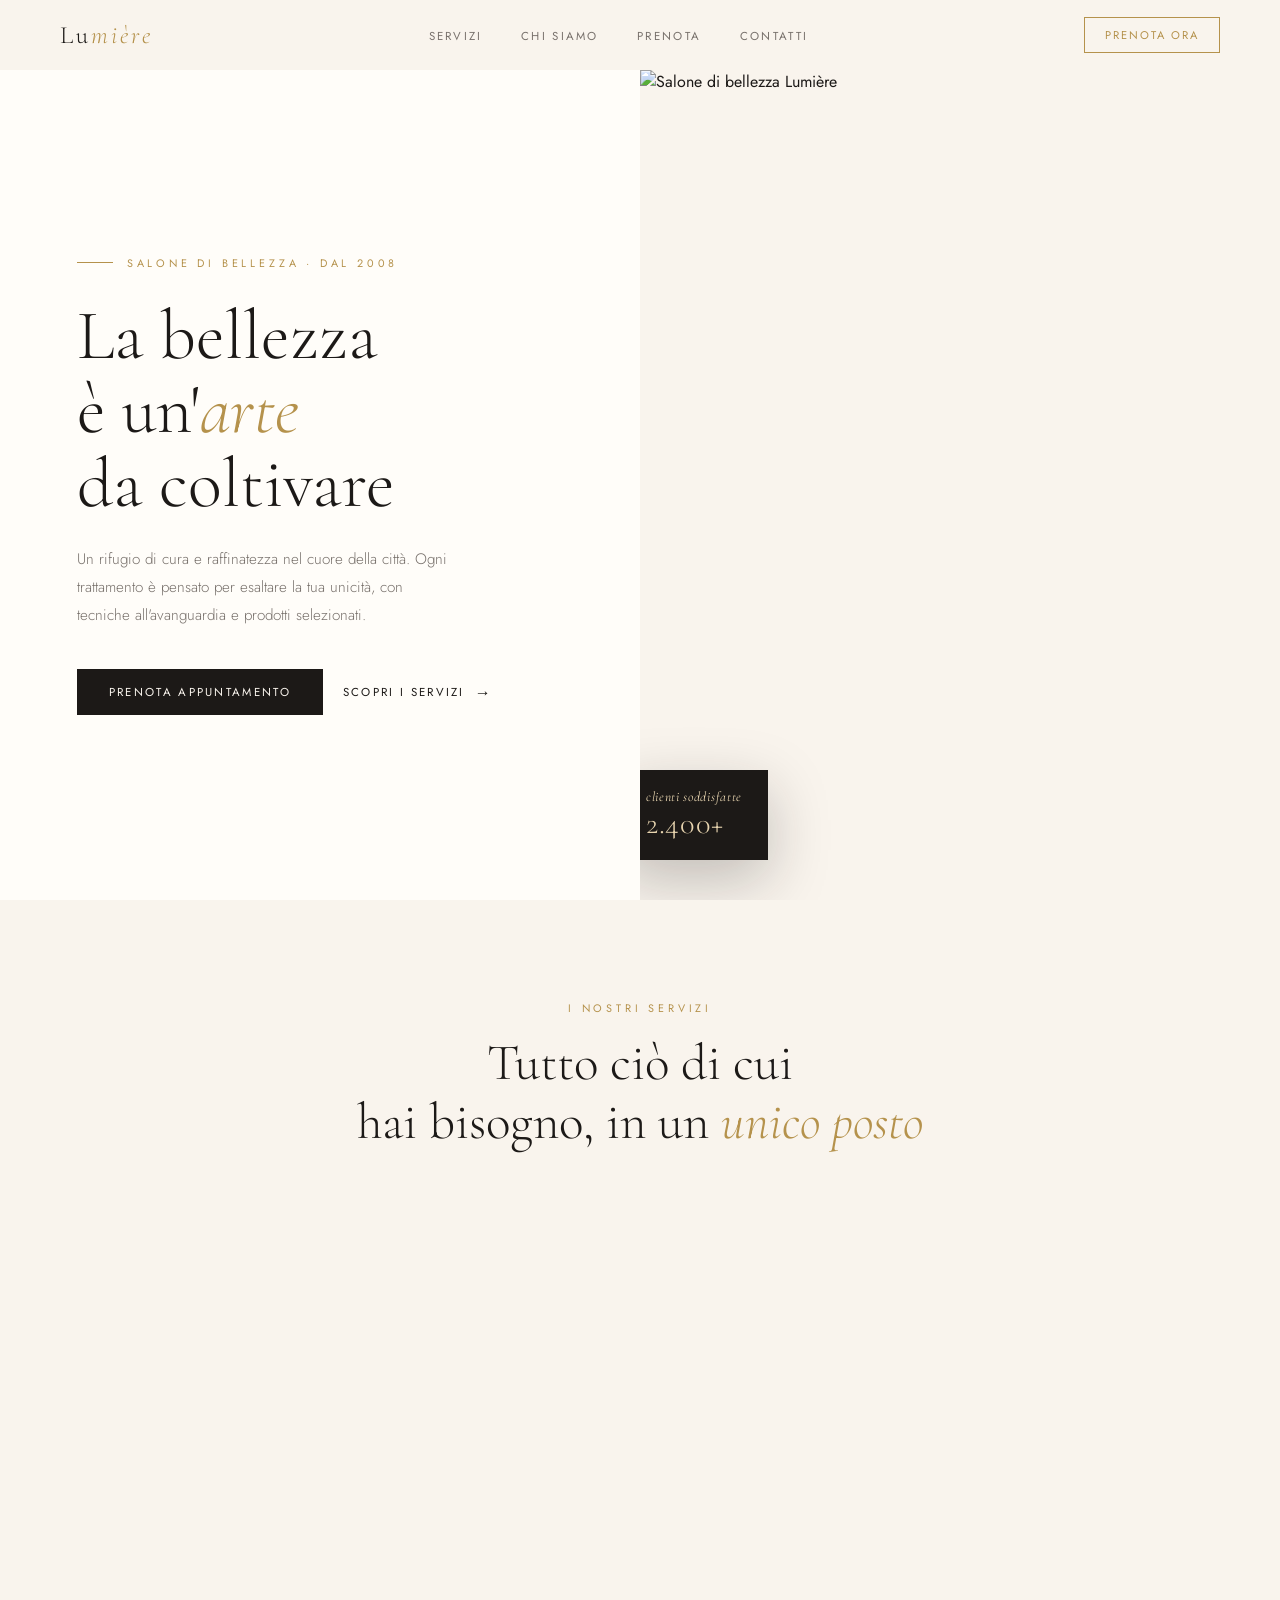
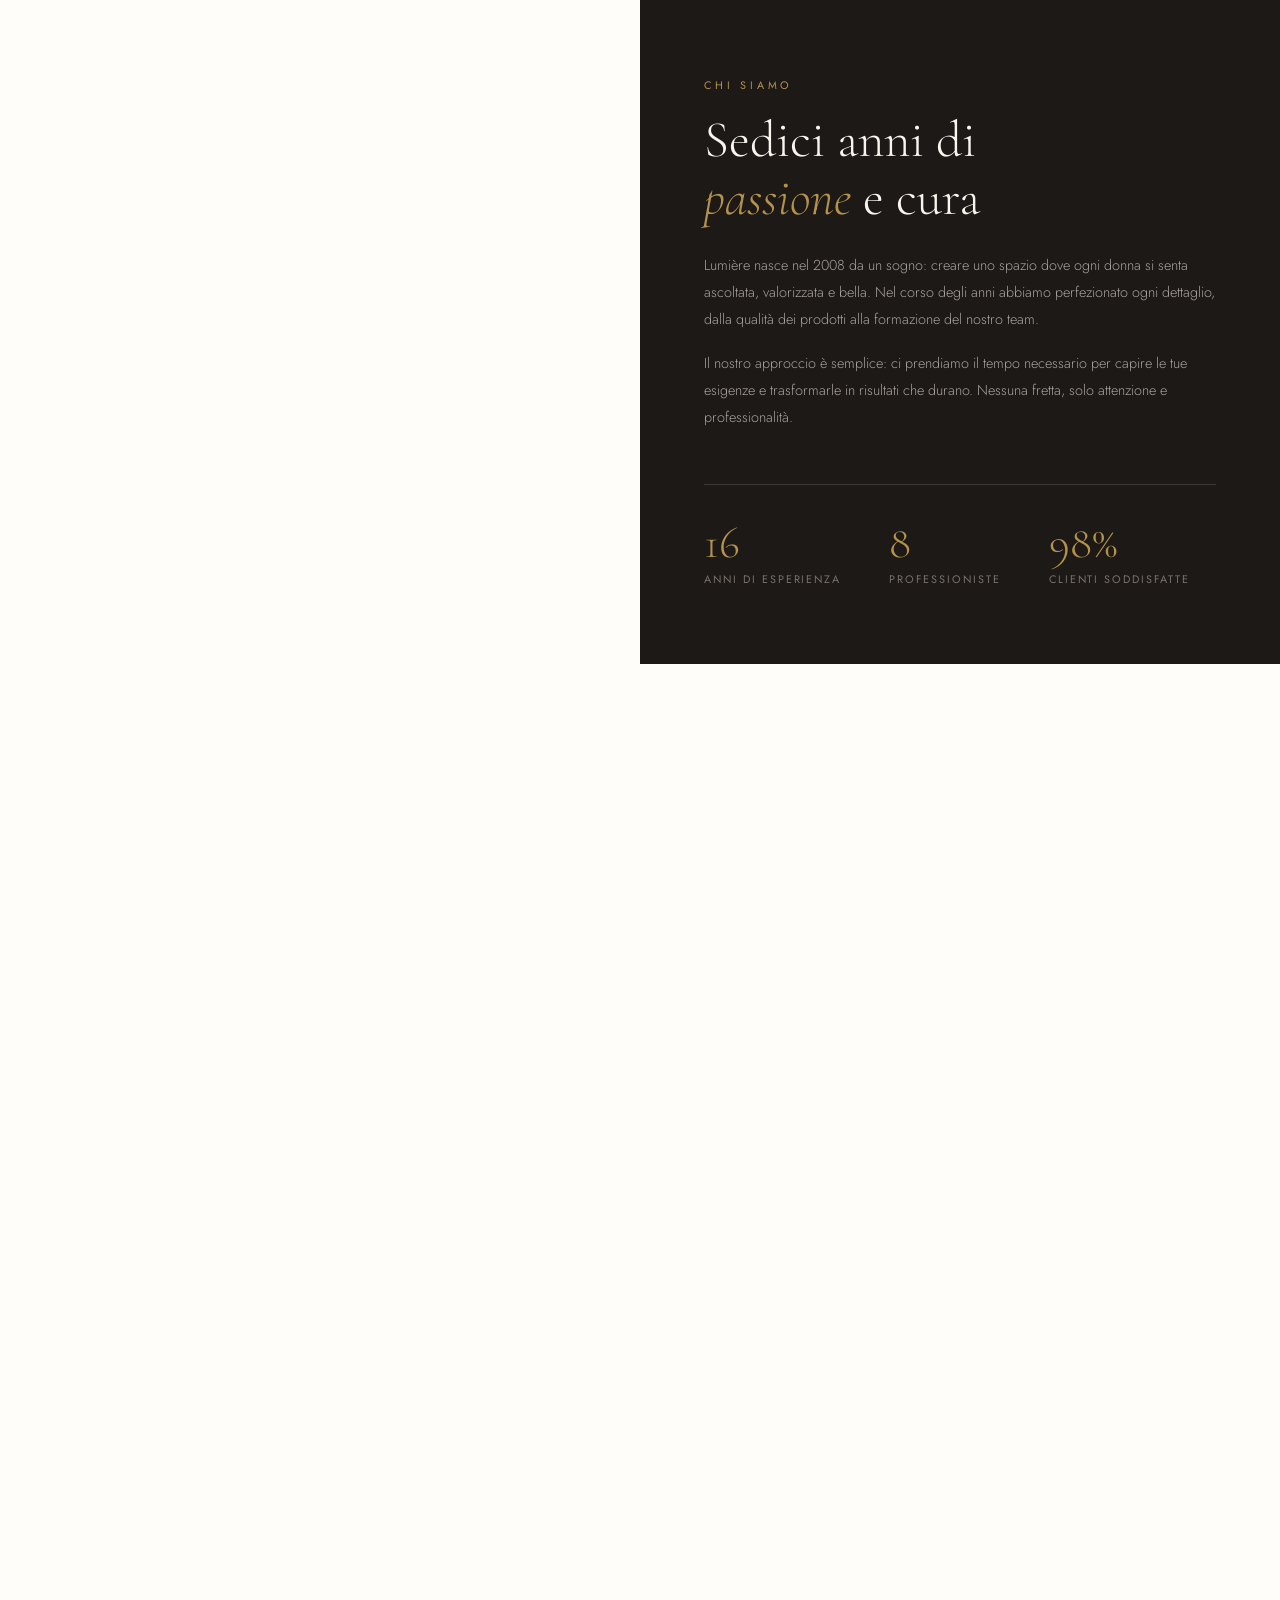
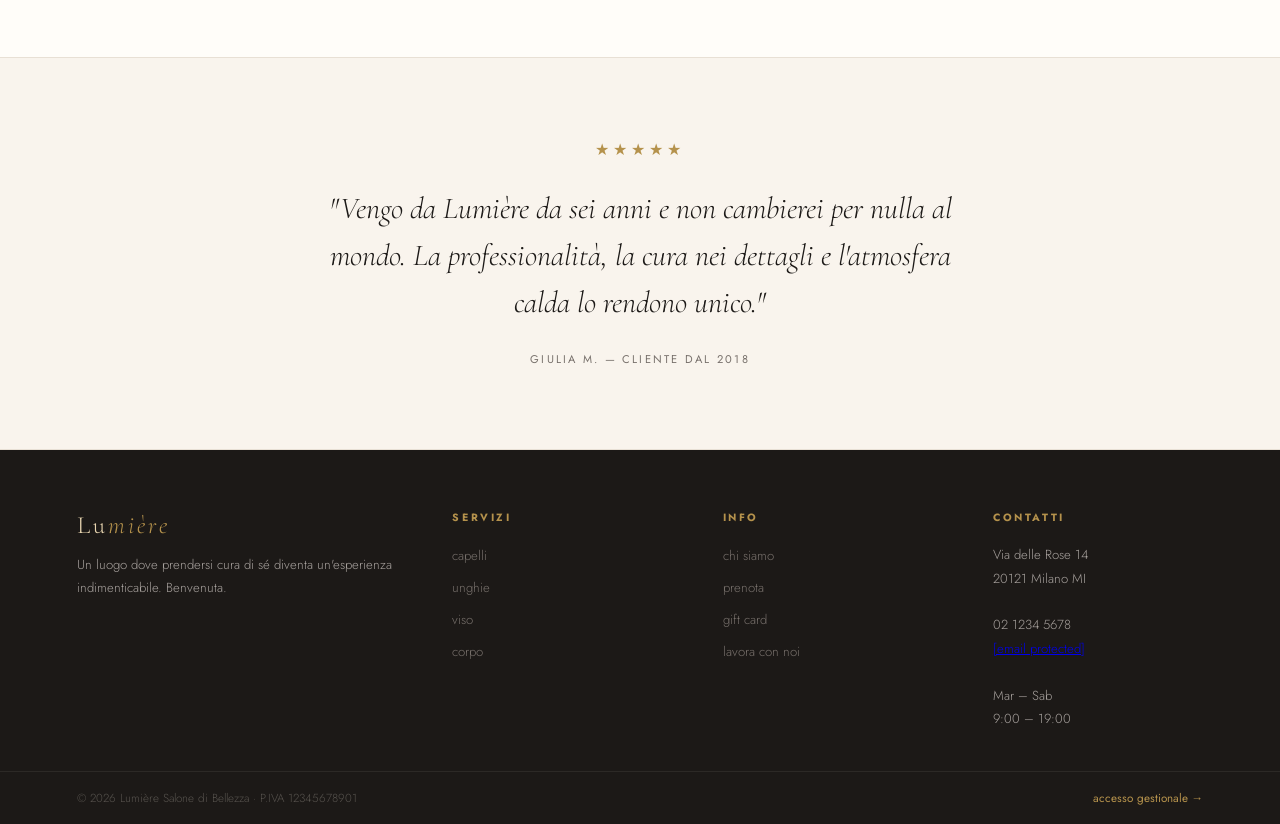
==== commit 54d002d8: "Add files via upload" ====
--- a/index.html
+++ b/index.html
@@ -469,9 +469,9 @@
     </div>
   </div>
   <div class="hero-right">
-    <div class="hero-img-placeholder">
+    
       <img src="https://images.unsplash.com/photo-1728488448472-16a259c6ba7c?q=80&w=870&auto=format&fit=crop&ixlib=rb-4.1.0&ixid=M3wxMjA3fDB8MHxwaG90by1wYWdlfHx8fGVufDB8fHx8fA%3D%3D" alt="Salone di bellezza Lumière">
-    </div>
+
     <div class="hero-badge">
       <span>clienti soddisfatte</span>
       <strong>2.400+</strong>
@@ -696,4 +696,15 @@
   burger.addEventListener('click', () => {
     const aperto = burger.classList.toggle('aperto');
     navMobile.classList.toggle('aperto', aperto);
-    document.body.st
+    document.body.style.overflow = aperto ? "hidden" : "";
+      });
+
+      function chiudiMenu() {
+        burger.classList.remove("aperto");
+        navMobile.classList.remove("aperto");
+        document.body.style.overflow = "";
+      }
+    </script>
+  </body>
+</html>
+
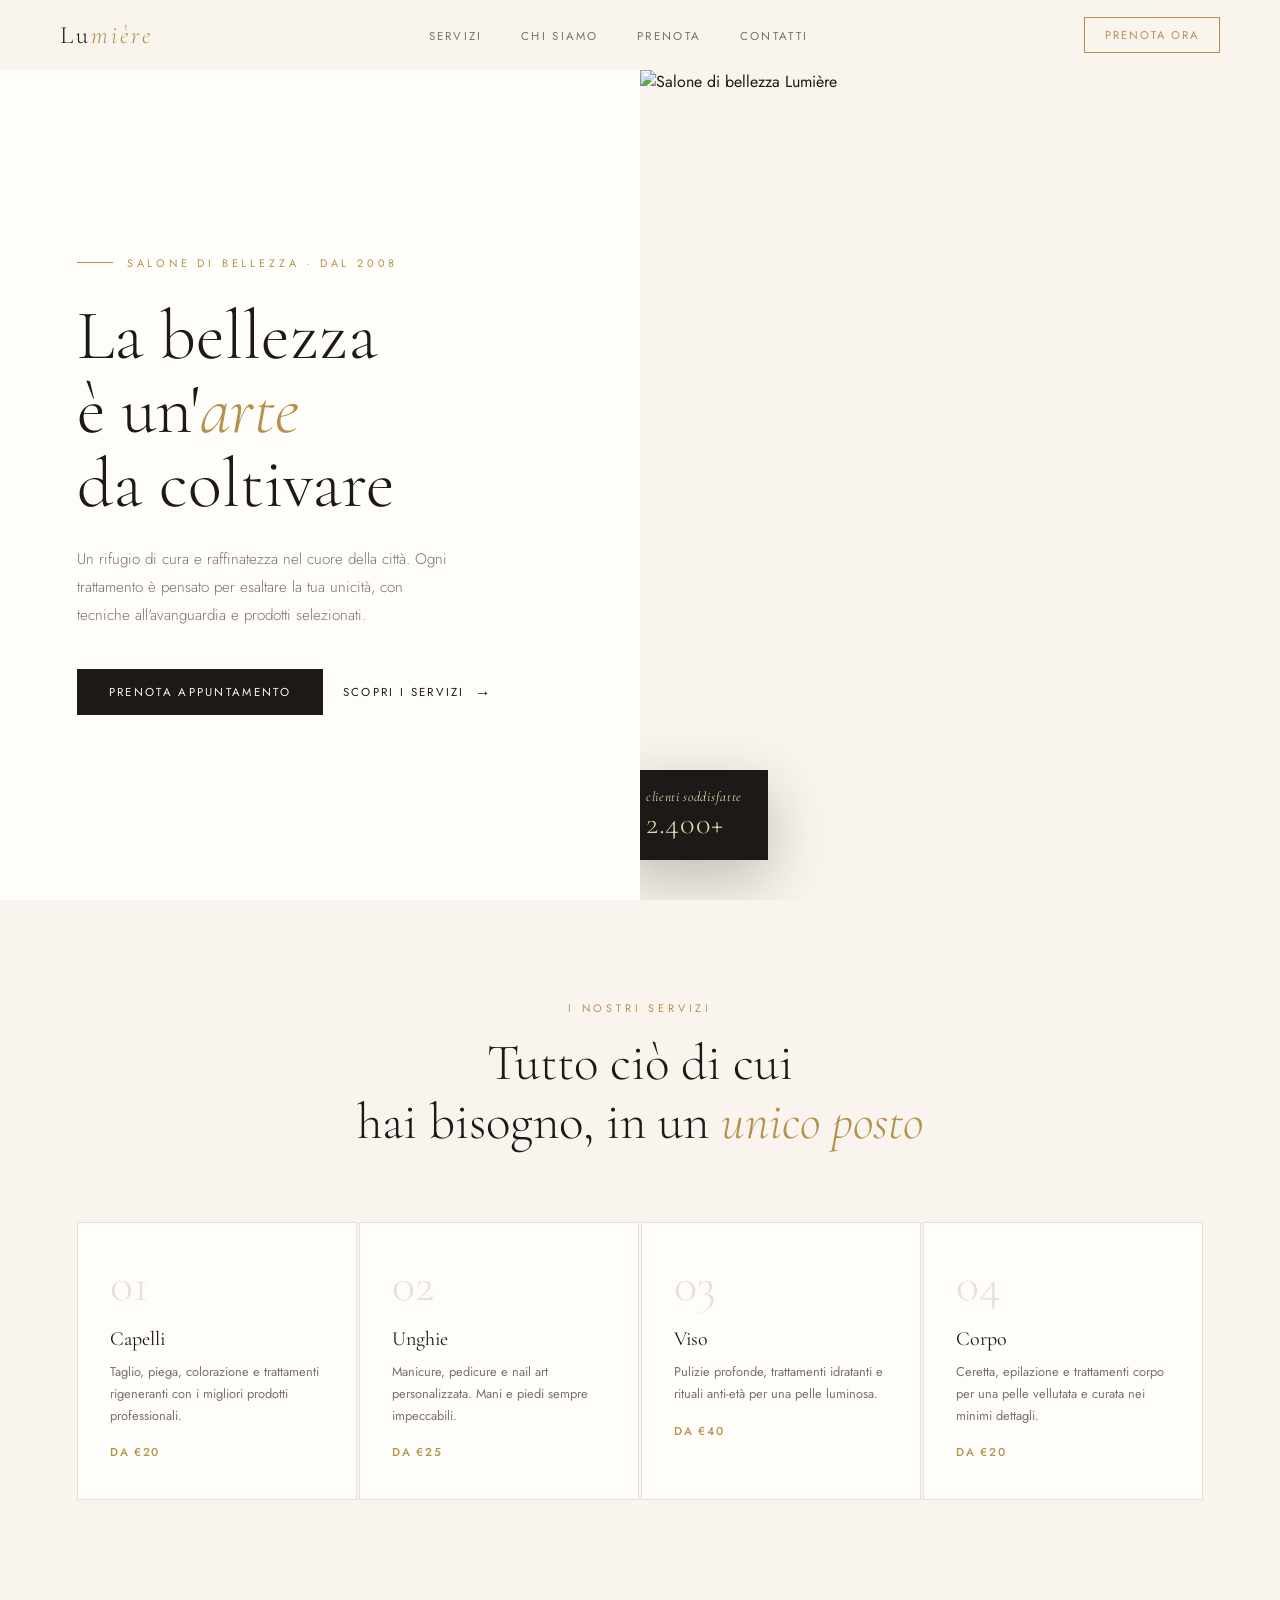
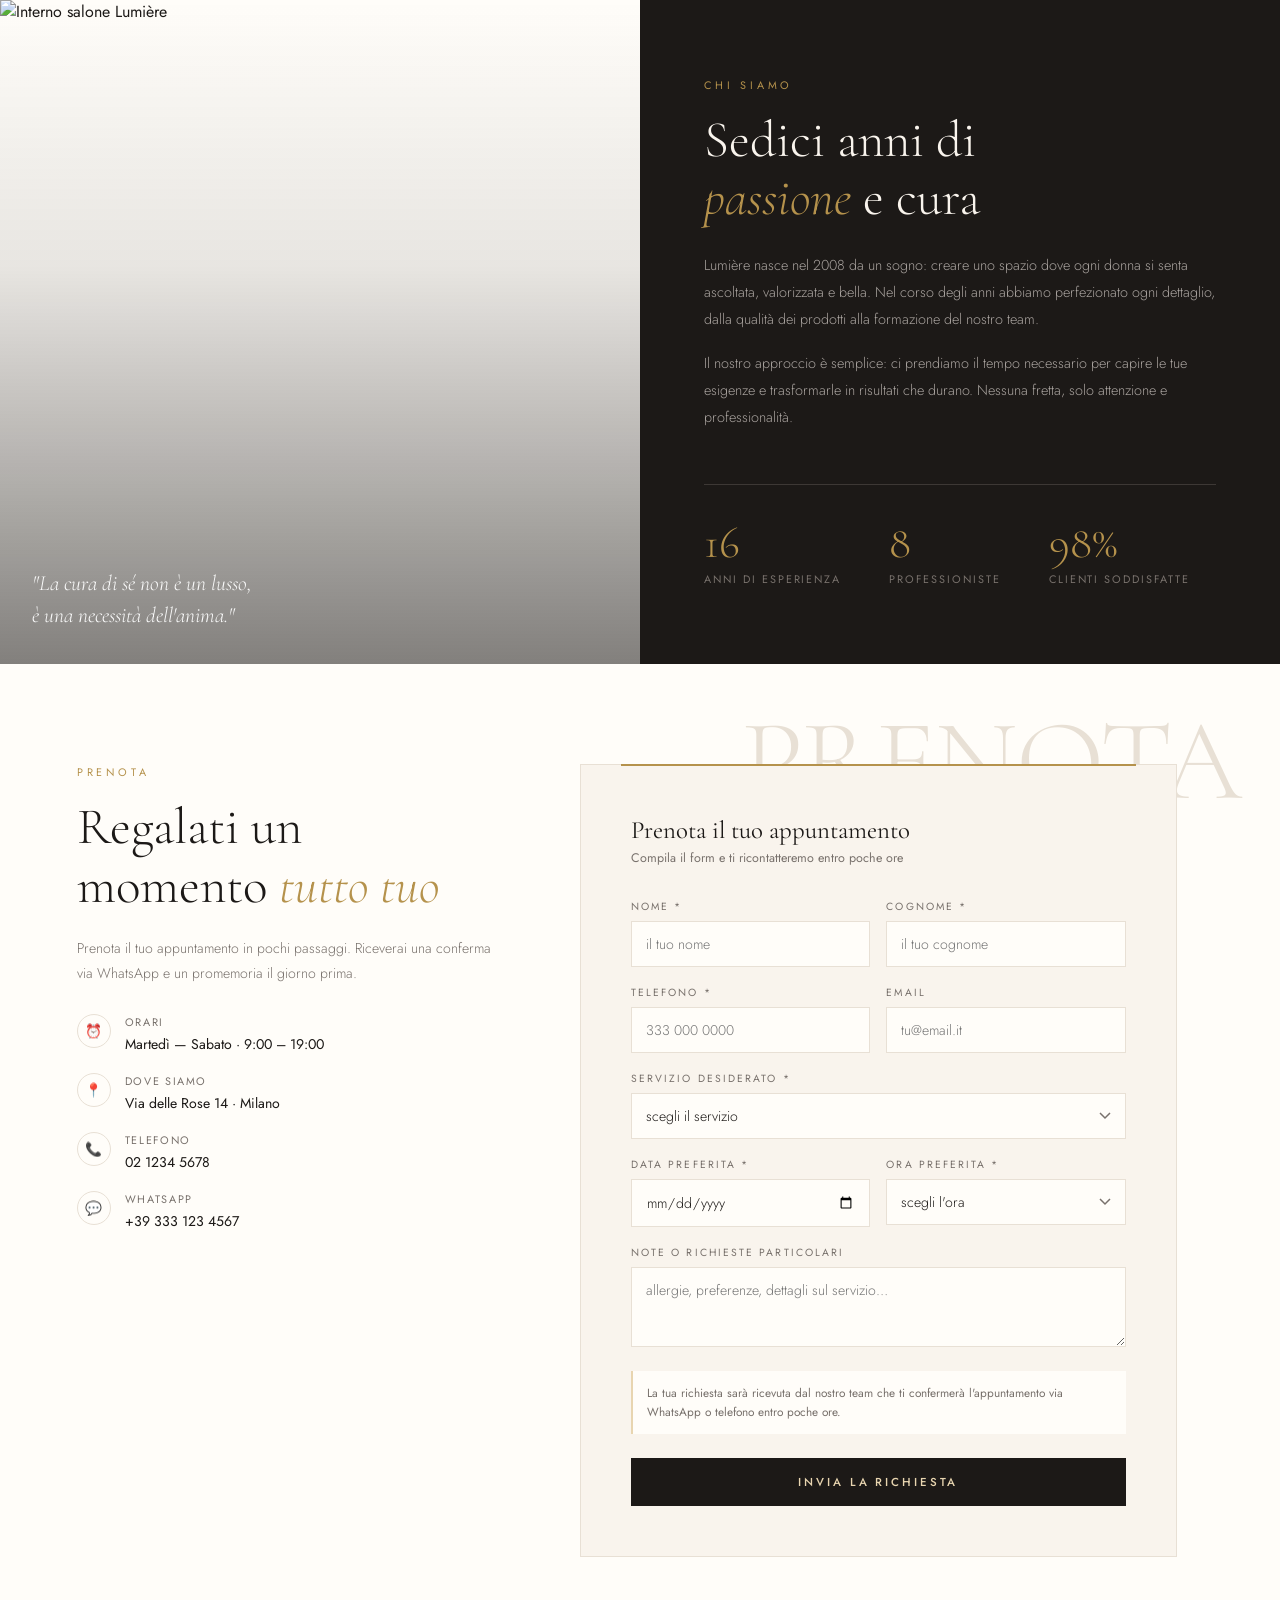
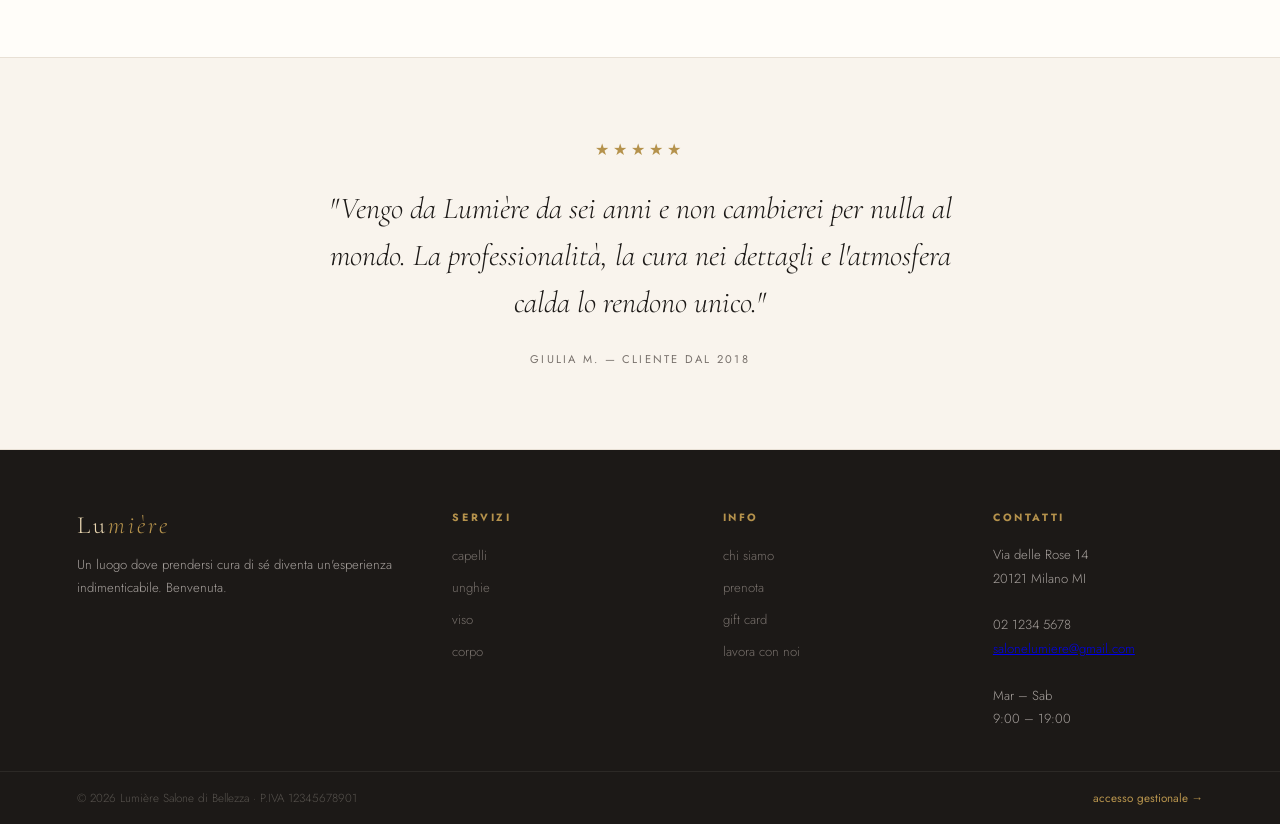
==== commit 14ad0389: "Add files via upload" ====
--- a/index.html
+++ b/index.html
@@ -1,710 +1,1305 @@
 <!DOCTYPE html>
 <html lang="it">
+
 <head>
-<meta charset="UTF-8">
-<meta name="viewport" content="width=device-width, initial-scale=1">
-<title>Lumière — Salone di Bellezza</title>
-<link rel="preconnect" href="https://fonts.googleapis.com">
-<link href="https://fonts.googleapis.com/css2?family=Cormorant+Garamond:ital,wght@0,300;0,400;0,600;1,300;1,400&family=Jost:wght@300;400;500&display=swap" rel="stylesheet">
-<style>
-  *, *::before, *::after { box-sizing: border-box; margin: 0; padding: 0; }
-
-  :root {
-    --cream: #f9f4ed;
-    --warm-white: #fffdf9;
-    --charcoal: #1c1917;
-    --muted: #78716c;
-    --gold: #b5924c;
-    --gold-light: #e8d5b0;
-    --border: #e8e0d5;
-    --nav-h: 70px;
-  }
-
-  html { scroll-behavior: smooth; }
-
-  body {
-    font-family: 'Jost', sans-serif;
-    background: var(--warm-white);
-    color: var(--charcoal);
-    overflow-x: hidden;
-  }
-
-  nav {
-    position: fixed; top: 0; left: 0; right: 0; z-index: 200;
-    height: var(--nav-h);
-    display: flex; align-items: center; justify-content: space-between;
-    padding: 0 clamp(20px, 5vw, 60px);
-    background: rgba(249,244,237,0.95);
-    backdrop-filter: blur(12px);
-    border-bottom: 1px solid transparent;
-    transition: border-color 0.3s;
-  }
-  nav.scrolled { border-bottom-color: var(--border); }
-
-  .nav-logo {
-    font-family: 'Cormorant Garamond', serif;
-    font-size: 1.55rem; font-weight: 300; letter-spacing: 0.12em;
-    color: var(--charcoal); text-decoration: none; flex-shrink: 0;
-  }
-  .nav-logo em { font-style: italic; color: var(--gold); }
-
-  .nav-links { display: flex; gap: clamp(20px, 3vw, 40px); list-style: none; }
-  .nav-links a {
-    font-size: 0.72rem; letter-spacing: 0.2em; text-transform: uppercase;
-    color: var(--muted); text-decoration: none; transition: color 0.2s; white-space: nowrap;
-  }
-  .nav-links a:hover { color: var(--charcoal); }
-
-  .nav-cta {
-    font-size: 0.7rem; letter-spacing: 0.18em; text-transform: uppercase;
-    color: var(--gold); border: 1px solid var(--gold);
-    padding: 9px 20px; text-decoration: none; white-space: nowrap;
-    transition: all 0.25s; flex-shrink: 0;
-  }
-  .nav-cta:hover { background: var(--gold); color: #fff; }
-
-  .nav-burger {
-    display: none; flex-direction: column; gap: 5px;
-    cursor: pointer; padding: 8px; background: none; border: none; flex-shrink: 0;
-  }
-  .nav-burger span { display: block; width: 24px; height: 1.5px; background: var(--charcoal); transition: all 0.3s; }
-  .nav-burger.aperto span:nth-child(1) { transform: translateY(6.5px) rotate(45deg); }
-  .nav-burger.aperto span:nth-child(2) { opacity: 0; }
-  .nav-burger.aperto span:nth-child(3) { transform: translateY(-6.5px) rotate(-45deg); }
-
-  .nav-mobile {
-    display: none; position: fixed;
-    top: var(--nav-h); left: 0; right: 0; bottom: 0;
-    background: var(--cream); z-index: 190;
-    flex-direction: column; align-items: center; justify-content: center; gap: 32px;
-    opacity: 0; pointer-events: none; transition: opacity 0.3s;
-  }
-  .nav-mobile.aperto { opacity: 1; pointer-events: all; }
-  .nav-mobile a {
-    font-family: 'Cormorant Garamond', serif;
-    font-size: 2.2rem; font-weight: 300; color: var(--charcoal);
-    text-decoration: none; letter-spacing: 0.08em; transition: color 0.2s;
-  }
-  .nav-mobile a:hover { color: var(--gold); }
-  .nav-mobile .mobile-cta {
-    font-size: 0.75rem; letter-spacing: 0.2em; text-transform: uppercase;
-    font-family: 'Jost', sans-serif;
-    border: 1px solid var(--gold); color: var(--gold);
-    padding: 14px 36px; margin-top: 8px;
-  }
-
-  .hero {
-    min-height: 100vh;
-    display: grid; grid-template-columns: 1fr 1fr;
-    padding-top: var(--nav-h);
-  }
-
-  .hero-left {
-    display: flex; flex-direction: column; justify-content: center;
-    padding: clamp(40px,6vw,80px) clamp(24px,4vw,60px) clamp(40px,6vw,80px) clamp(24px,6vw,80px);
-  }
-
-  .hero-tag {
-    font-size: 0.68rem; letter-spacing: 0.35em; text-transform: uppercase;
-    color: var(--gold); margin-bottom: 28px;
-    display: flex; align-items: center; gap: 14px;
-    animation: fadeUp 0.7s ease 0.1s both;
-  }
-  .hero-tag::before { content: ''; width: 36px; height: 1px; background: var(--gold); flex-shrink: 0; }
-
-  .hero-title {
-    font-family: 'Cormorant Garamond', serif;
-    font-size: clamp(2.8rem, 5.5vw, 5.2rem);
-    font-weight: 300; line-height: 1.05; color: var(--charcoal); margin-bottom: 24px;
-    animation: fadeUp 0.7s ease 0.25s both;
-  }
-  .hero-title em { font-style: italic; color: var(--gold); }
-
-  .hero-text {
-    font-size: clamp(0.85rem,1.5vw,0.95rem); line-height: 1.85;
-    color: var(--muted); max-width: 380px; margin-bottom: 40px; font-weight: 300;
-    animation: fadeUp 0.7s ease 0.4s both;
-  }
-
-  .hero-btns {
-    display: flex; gap: 20px; align-items: center; flex-wrap: wrap;
-    animation: fadeUp 0.7s ease 0.55s both;
-  }
-
-  .btn-primary {
-    background: var(--charcoal); color: var(--cream);
-    padding: 15px 32px; text-decoration: none;
-    font-size: 0.72rem; letter-spacing: 0.2em; text-transform: uppercase;
-    transition: all 0.25s; white-space: nowrap;
-  }
-  .btn-primary:hover { background: var(--gold); }
-
-  .btn-ghost {
-    color: var(--charcoal); text-decoration: none;
-    font-size: 0.72rem; letter-spacing: 0.2em; text-transform: uppercase;
-    display: flex; align-items: center; gap: 10px; transition: color 0.2s; white-space: nowrap;
-  }
-  .btn-ghost:hover { color: var(--gold); }
-  .btn-ghost::after { content: '→'; font-size: 1rem; }
-
-  .hero-right { position: relative; overflow: hidden; background: var(--cream); }
-
-  .hero-img-placeholder {
-    width: 100%; height: 100%; min-height: 400px;
-    position: relative;
-  }
-  .hero-img-placeholder img {
-    width: 100%; height: 100%; object-fit: cover; object-position: center top;
-    display: block;
-  }
-
-  .hero-badge {
-    position: absolute; bottom: 40px; left: -20px;
-    background: var(--charcoal); color: var(--gold-light);
-    padding: 18px 26px;
-    font-family: 'Cormorant Garamond', serif;
-    font-size: 0.85rem; font-style: italic; letter-spacing: 0.05em;
-    box-shadow: 0 20px 60px rgba(28,25,23,0.25);
-  }
-  .hero-badge strong { display: block; font-size: 1.9rem; font-weight: 300; font-style: normal; }
-
-  .servizi {
-    padding: clamp(60px,8vw,100px) clamp(20px,6vw,80px);
-    background: var(--cream);
-  }
-
-  .section-header { text-align: center; margin-bottom: clamp(40px,6vw,70px); }
-
-  .section-tag {
-    font-size: 0.68rem; letter-spacing: 0.35em; text-transform: uppercase;
-    color: var(--gold); display: block; margin-bottom: 18px;
-  }
-
-  .section-title {
-    font-family: 'Cormorant Garamond', serif;
-    font-size: clamp(2rem,4vw,3.4rem); font-weight: 300; line-height: 1.15;
-  }
-  .section-title em { font-style: italic; color: var(--gold); }
-
-  .servizi-grid { display: grid; grid-template-columns: repeat(4,1fr); gap: 2px; }
-
-  .servizio-card {
-    background: var(--warm-white);
-    padding: clamp(24px,3vw,40px) clamp(20px,2.5vw,32px);
-    border: 1px solid var(--border); position: relative;
-    transition: all 0.3s; overflow: hidden;
-  }
-  .servizio-card::before {
-    content: ''; position: absolute; bottom: 0; left: 0; right: 0; height: 2px;
-    background: var(--gold); transform: scaleX(0); transform-origin: left; transition: transform 0.4s;
-  }
-  .servizio-card:hover { background: var(--charcoal); }
-  .servizio-card:hover .servizio-nome,
-  .servizio-card:hover .servizio-desc { color: var(--cream); }
-  .servizio-card:hover .servizio-prezzo { color: var(--gold); }
-  .servizio-card:hover::before { transform: scaleX(1); }
-  .servizio-card:hover .servizio-num { color: rgba(181,146,76,0.2); }
-
-  .servizio-num {
-    font-family: 'Cormorant Garamond', serif;
-    font-size: 3rem; font-weight: 300; color: var(--border); line-height: 1; margin-bottom: 18px; transition: color 0.3s;
-  }
-  .servizio-nome {
-    font-family: 'Cormorant Garamond', serif;
-    font-size: 1.25rem; font-weight: 400; color: var(--charcoal); margin-bottom: 10px; transition: color 0.3s;
-  }
-  .servizio-desc { font-size: 0.8rem; line-height: 1.7; color: var(--muted); margin-bottom: 18px; transition: color 0.3s; }
-  .servizio-prezzo {
-    font-size: 0.72rem; letter-spacing: 0.15em; text-transform: uppercase; color: var(--gold); font-weight: 500; transition: color 0.3s;
-  }
-
-  .about { display: grid; grid-template-columns: 1fr 1fr; min-height: 60vh; }
-
-  .about-img {
-    position: relative; overflow: hidden;
-    display: flex; align-items: flex-end; min-height: 360px;
-  }
-  .about-img img {
-    position: absolute; inset: 0; width: 100%; height: 100%;
-    object-fit: cover; object-position: center;
-  }
-  .about-img::after {
-    content: ''; position: absolute; inset: 0;
-    background: linear-gradient(to top, rgba(28,25,23,0.55) 0%, rgba(28,25,23,0.1) 60%, transparent 100%);
-  }
-  .about-img-quote {
-    position: relative; z-index: 2;
-    padding: 32px;
-    font-family: 'Cormorant Garamond', serif;
-    font-size: clamp(1rem,2vw,1.35rem); font-style: italic; font-weight: 300;
-    color: rgba(255,255,255,0.95); line-height: 1.5;
-  }
-
-  .about-text {
-    padding: clamp(40px,6vw,80px) clamp(24px,5vw,80px);
-    display: flex; flex-direction: column; justify-content: center; background: var(--charcoal);
-  }
-  .about-text .section-tag { text-align: left; }
-  .about-text .section-title { color: var(--cream); text-align: left; margin-bottom: 24px; }
-  .about-text p { font-size: 0.9rem; line-height: 1.85; color: #a8a29e; font-weight: 300; margin-bottom: 18px; }
-
-  .about-stats {
-    display: flex; gap: clamp(24px,4vw,48px); margin-top: 36px;
-    padding-top: 36px; border-top: 1px solid #3d3835; flex-wrap: wrap;
-  }
-  .stat-num {
-    font-family: 'Cormorant Garamond', serif;
-    font-size: clamp(2rem,3.5vw,2.8rem); font-weight: 300; color: var(--gold); display: block; line-height: 1;
-  }
-  .stat-label { font-size: 0.68rem; letter-spacing: 0.18em; text-transform: uppercase; color: #78716c; margin-top: 5px; display: block; }
-
-  .prenotazione {
-    padding: clamp(60px,8vw,100px) clamp(20px,6vw,80px);
-    background: var(--warm-white); position: relative; overflow: hidden;
-  }
-  .prenotazione-deco {
-    position: absolute; top: 40px; right: 40px;
-    font-family: 'Cormorant Garamond', serif;
-    font-size: clamp(4rem,9vw,9rem); font-weight: 300;
-    color: var(--border); line-height: 1; pointer-events: none; user-select: none; letter-spacing: -0.02em;
-  }
-
-  .prenotazione-inner {
-    display: grid; grid-template-columns: 1fr 1.4fr;
-    gap: clamp(40px,6vw,80px); align-items: start; max-width: 1100px; position: relative;
-  }
-
-  .prenotazione-info .section-title { text-align: left; margin-bottom: 20px; }
-  .prenotazione-info > p { font-size: 0.88rem; line-height: 1.8; color: var(--muted); font-weight: 300; margin-bottom: 28px; }
-
-  .info-item { display: flex; align-items: flex-start; gap: 14px; margin-bottom: 18px; }
-  .info-icon {
-    width: 34px; height: 34px; flex-shrink: 0;
-    border: 1px solid var(--border); border-radius: 50%;
-    display: flex; align-items: center; justify-content: center; font-size: 0.85rem; color: var(--gold);
-  }
-  .info-label { font-size: 0.68rem; letter-spacing: 0.15em; text-transform: uppercase; color: var(--muted); display: block; margin-bottom: 2px; }
-  .info-value { font-size: 0.88rem; color: var(--charcoal); font-weight: 400; }
-
-  .form-card {
-    background: var(--cream); padding: clamp(28px,4vw,50px);
-    border: 1px solid var(--border); position: relative;
-  }
-  .form-card::before {
-    content: ''; position: absolute; top: -1px; left: 40px; right: 40px; height: 2px; background: var(--gold);
-  }
-
-  .form-title { font-family: 'Cormorant Garamond', serif; font-size: 1.55rem; font-weight: 400; margin-bottom: 4px; }
-  .form-subtitle { font-size: 0.78rem; color: var(--muted); margin-bottom: 32px; }
-
-  .form-row { display: grid; grid-template-columns: 1fr 1fr; gap: 16px; }
-
-  .form-group { margin-bottom: 18px; }
-  .form-group label {
-    display: block; font-size: 0.65rem; letter-spacing: 0.2em;
-    text-transform: uppercase; color: var(--muted); margin-bottom: 7px;
-  }
-  .form-group input,
-  .form-group select,
-  .form-group textarea {
-    width: 100%; padding: 12px 14px;
-    border: 1px solid var(--border); border-radius: 0;
-    background: var(--warm-white); color: var(--charcoal);
-    font-family: 'Jost', sans-serif; font-size: 0.88rem; font-weight: 300;
-    transition: border-color 0.2s, box-shadow 0.2s;
-    appearance: none; -webkit-appearance: none;
-  }
-  .form-group input:focus,
-  .form-group select:focus,
-  .form-group textarea:focus {
-    outline: none; border-color: var(--gold); box-shadow: 0 0 0 3px rgba(181,146,76,0.08);
-  }
-  .form-group textarea { resize: vertical; min-height: 80px; }
-  .form-group select {
-    background-image: url("data:image/svg+xml,%3Csvg xmlns='http://www.w3.org/2000/svg' width='12' height='8' viewBox='0 0 12 8'%3E%3Cpath d='M1 1l5 5 5-5' stroke='%2378716c' fill='none' stroke-width='1.5'/%3E%3C/svg%3E");
-    background-repeat: no-repeat; background-position: right 14px center; padding-right: 36px; cursor: pointer;
-  }
-
-  .form-note {
-    font-size: 0.74rem; color: var(--muted); margin-bottom: 24px; line-height: 1.65;
-    padding: 12px 14px; background: var(--warm-white); border-left: 2px solid var(--gold-light);
-  }
-
-  .form-submit {
-    width: 100%; padding: 16px;
-    background: var(--charcoal); color: var(--gold-light); border: none; cursor: pointer;
-    font-family: 'Jost', sans-serif; font-size: 0.72rem;
-    letter-spacing: 0.25em; text-transform: uppercase; transition: all 0.25s; font-weight: 500;
-  }
-  .form-submit:hover { background: var(--gold); color: #fff; }
-
-  .testimonial {
-    background: var(--cream); padding: clamp(50px,7vw,80px) clamp(20px,6vw,80px);
-    text-align: center; border-top: 1px solid var(--border); border-bottom: 1px solid var(--border);
-  }
-  .stars { color: var(--gold); font-size: 1rem; letter-spacing: 4px; margin-bottom: 24px; }
-  .testimonial-text {
-    font-family: 'Cormorant Garamond', serif;
-    font-size: clamp(1.2rem,2.5vw,1.9rem);
-    font-weight: 300; font-style: italic; line-height: 1.55;
-    color: var(--charcoal); max-width: 680px; margin: 0 auto 20px;
-  }
-  .testimonial-author { font-size: 0.7rem; letter-spacing: 0.2em; text-transform: uppercase; color: var(--muted); }
-
-  footer {
-    background: var(--charcoal); color: #a8a29e;
-    padding: clamp(48px,6vw,60px) clamp(20px,6vw,80px) clamp(32px,4vw,40px);
-    display: grid; grid-template-columns: 1.5fr 1fr 1fr 1fr; gap: clamp(32px,5vw,60px);
-  }
-  .footer-brand .nav-logo { color: var(--gold-light); display: block; margin-bottom: 14px; }
-  .footer-brand p { font-size: 0.82rem; line-height: 1.75; font-weight: 300; }
-
-  .footer-col h4 { font-size: 0.66rem; letter-spacing: 0.25em; text-transform: uppercase; color: var(--gold); margin-bottom: 18px; }
-  .footer-col ul { list-style: none; }
-  .footer-col ul li { margin-bottom: 9px; }
-  .footer-col ul li a { color: #78716c; text-decoration: none; font-size: 0.82rem; font-weight: 300; transition: color 0.2s; }
-  .footer-col ul li a:hover { color: var(--gold-light); }
-  .footer-col p { font-size: 0.82rem; line-height: 1.8; font-weight: 300; }
-
-  .footer-bottom {
-    background: var(--charcoal);
-    padding: 18px clamp(20px,6vw,80px);
-    border-top: 1px solid #2c2926;
-    display: flex; justify-content: space-between; align-items: center; flex-wrap: wrap; gap: 10px;
-  }
-  .footer-bottom p { font-size: 0.73rem; color: #57534e; font-weight: 300; }
-  .footer-bottom a { color: var(--gold); text-decoration: none; font-size: 0.73rem; }
-
-  @keyframes fadeUp {
-    from { opacity: 0; transform: translateY(28px); }
-    to   { opacity: 1; transform: translateY(0); }
-  }
-
-  @media (max-width: 1024px) {
-    .servizi-grid { grid-template-columns: repeat(2,1fr); }
-    footer { grid-template-columns: 1fr 1fr; }
-    .footer-brand { grid-column: 1 / -1; }
-    .prenotazione-inner { grid-template-columns: 1fr; }
-    .prenotazione-deco { display: none; }
-  }
-
-  @media (max-width: 768px) {
-    :root { --nav-h: 64px; }
-
-    .nav-links, .nav-cta { display: none; }
-    .nav-burger { display: flex; }
-    .nav-mobile { display: flex; }
-
-    .hero { grid-template-columns: 1fr; min-height: auto; }
-    .hero-right { order: -1; height: 55vw; min-height: 220px; }
-    .hero-img-placeholder { min-height: 0; height: 100%; }
-    .hero-badge { display: none; }
-    .hero-left { padding: 36px 20px 52px; }
-    .hero-text { max-width: 100%; }
-    .hero-btns { flex-direction: column; align-items: stretch; gap: 14px; }
-    .btn-primary { text-align: center; padding: 16px; }
-    .btn-ghost { justify-content: center; }
-
-    .servizi-grid { grid-template-columns: 1fr; }
-
-    .about { grid-template-columns: 1fr; }
-    .about-img { min-height: 260px; }
-    .about-img-inner { font-size: 6rem; }
-    .about-text { padding: 40px 20px; }
-
-    .form-row { grid-template-columns: 1fr; }
-    .form-card { padding: 28px 20px; }
-
-    footer { grid-template-columns: 1fr; gap: 36px; }
-    .footer-brand { grid-column: auto; }
-  }
-
-  /* SMALL ≤400px */
-  @media (max-width: 400px) {
-    .hero-title { font-size: 2.4rem; }
-    .nav-logo { font-size: 1.3rem; }
-    .about-img-quote { font-size: 0.9rem; }
-  }
-</style>
+  <meta charset="UTF-8">
+  <meta name="viewport" content="width=device-width, initial-scale=1">
+  <title>Lumière — Salone di Bellezza</title>
+  <link rel="preconnect" href="https://fonts.googleapis.com">
+  <link
+    href="https://fonts.googleapis.com/css2?family=Cormorant+Garamond:ital,wght@0,300;0,400;0,600;1,300;1,400&family=Jost:wght@300;400;500&display=swap"
+    rel="stylesheet">
+  <style>
+    *,
+    *::before,
+    *::after {
+      box-sizing: border-box;
+      margin: 0;
+      padding: 0;
+    }
+
+    :root {
+      --cream: #f9f4ed;
+      --warm-white: #fffdf9;
+      --charcoal: #1c1917;
+      --muted: #78716c;
+      --gold: #b5924c;
+      --gold-light: #e8d5b0;
+      --border: #e8e0d5;
+      --nav-h: 70px;
+    }
+
+    html {
+      scroll-behavior: smooth;
+    }
+
+    body {
+      font-family: 'Jost', sans-serif;
+      background: var(--warm-white);
+      color: var(--charcoal);
+      overflow-x: hidden;
+    }
+
+    nav {
+      position: fixed;
+      top: 0;
+      left: 0;
+      right: 0;
+      z-index: 200;
+      height: var(--nav-h);
+      display: flex;
+      align-items: center;
+      justify-content: space-between;
+      padding: 0 clamp(20px, 5vw, 60px);
+      background: rgba(249, 244, 237, 0.95);
+      backdrop-filter: blur(12px);
+      border-bottom: 1px solid transparent;
+      transition: border-color 0.3s;
+    }
+
+    nav.scrolled {
+      border-bottom-color: var(--border);
+    }
+
+    .nav-logo {
+      font-family: 'Cormorant Garamond', serif;
+      font-size: 1.55rem;
+      font-weight: 300;
+      letter-spacing: 0.12em;
+      color: var(--charcoal);
+      text-decoration: none;
+      flex-shrink: 0;
+    }
+
+    .nav-logo em {
+      font-style: italic;
+      color: var(--gold);
+    }
+
+    .nav-links {
+      display: flex;
+      gap: clamp(20px, 3vw, 40px);
+      list-style: none;
+    }
+
+    .nav-links a {
+      font-size: 0.72rem;
+      letter-spacing: 0.2em;
+      text-transform: uppercase;
+      color: var(--muted);
+      text-decoration: none;
+      transition: color 0.2s;
+      white-space: nowrap;
+    }
+
+    .nav-links a:hover {
+      color: var(--charcoal);
+    }
+
+    .nav-cta {
+      font-size: 0.7rem;
+      letter-spacing: 0.18em;
+      text-transform: uppercase;
+      color: var(--gold);
+      border: 1px solid var(--gold);
+      padding: 9px 20px;
+      text-decoration: none;
+      white-space: nowrap;
+      transition: all 0.25s;
+      flex-shrink: 0;
+    }
+
+    .nav-cta:hover {
+      background: var(--gold);
+      color: #fff;
+    }
+
+    .nav-burger {
+      display: none;
+      flex-direction: column;
+      gap: 5px;
+      cursor: pointer;
+      padding: 8px;
+      background: none;
+      border: none;
+      flex-shrink: 0;
+    }
+
+    .nav-burger span {
+      display: block;
+      width: 24px;
+      height: 1.5px;
+      background: var(--charcoal);
+      transition: all 0.3s;
+    }
+
+    .nav-burger.aperto span:nth-child(1) {
+      transform: translateY(6.5px) rotate(45deg);
+    }
+
+    .nav-burger.aperto span:nth-child(2) {
+      opacity: 0;
+    }
+
+    .nav-burger.aperto span:nth-child(3) {
+      transform: translateY(-6.5px) rotate(-45deg);
+    }
+
+    .nav-mobile {
+      display: none;
+      position: fixed;
+      top: var(--nav-h);
+      left: 0;
+      right: 0;
+      bottom: 0;
+      background: var(--cream);
+      z-index: 190;
+      flex-direction: column;
+      align-items: center;
+      justify-content: center;
+      gap: 32px;
+      opacity: 0;
+      pointer-events: none;
+      transition: opacity 0.3s;
+    }
+
+    .nav-mobile.aperto {
+      opacity: 1;
+      pointer-events: all;
+    }
+
+    .nav-mobile a {
+      font-family: 'Cormorant Garamond', serif;
+      font-size: 2.2rem;
+      font-weight: 300;
+      color: var(--charcoal);
+      text-decoration: none;
+      letter-spacing: 0.08em;
+      transition: color 0.2s;
+    }
+
+    .nav-mobile a:hover {
+      color: var(--gold);
+    }
+
+    .nav-mobile .mobile-cta {
+      font-size: 0.75rem;
+      letter-spacing: 0.2em;
+      text-transform: uppercase;
+      font-family: 'Jost', sans-serif;
+      border: 1px solid var(--gold);
+      color: var(--gold);
+      padding: 14px 36px;
+      margin-top: 8px;
+    }
+
+    .hero {
+      min-height: 100vh;
+      display: grid;
+      grid-template-columns: 1fr 1fr;
+      padding-top: var(--nav-h);
+    }
+
+    .hero-left {
+      display: flex;
+      flex-direction: column;
+      justify-content: center;
+      padding: clamp(40px, 6vw, 80px) clamp(24px, 4vw, 60px) clamp(40px, 6vw, 80px) clamp(24px, 6vw, 80px);
+    }
+
+    .hero-tag {
+      font-size: 0.68rem;
+      letter-spacing: 0.35em;
+      text-transform: uppercase;
+      color: var(--gold);
+      margin-bottom: 28px;
+      display: flex;
+      align-items: center;
+      gap: 14px;
+      animation: fadeUp 0.7s ease 0.1s both;
+    }
+
+    .hero-tag::before {
+      content: '';
+      width: 36px;
+      height: 1px;
+      background: var(--gold);
+      flex-shrink: 0;
+    }
+
+    .hero-title {
+      font-family: 'Cormorant Garamond', serif;
+      font-size: clamp(2.8rem, 5.5vw, 5.2rem);
+      font-weight: 300;
+      line-height: 1.05;
+      color: var(--charcoal);
+      margin-bottom: 24px;
+      animation: fadeUp 0.7s ease 0.25s both;
+    }
+
+    .hero-title em {
+      font-style: italic;
+      color: var(--gold);
+    }
+
+    .hero-text {
+      font-size: clamp(0.85rem, 1.5vw, 0.95rem);
+      line-height: 1.85;
+      color: var(--muted);
+      max-width: 380px;
+      margin-bottom: 40px;
+      font-weight: 300;
+      animation: fadeUp 0.7s ease 0.4s both;
+    }
+
+    .hero-btns {
+      display: flex;
+      gap: 20px;
+      align-items: center;
+      flex-wrap: wrap;
+      animation: fadeUp 0.7s ease 0.55s both;
+    }
+
+    .btn-primary {
+      background: var(--charcoal);
+      color: var(--cream);
+      padding: 15px 32px;
+      text-decoration: none;
+      font-size: 0.72rem;
+      letter-spacing: 0.2em;
+      text-transform: uppercase;
+      transition: all 0.25s;
+      white-space: nowrap;
+    }
+
+    .btn-primary:hover {
+      background: var(--gold);
+    }
+
+    .btn-ghost {
+      color: var(--charcoal);
+      text-decoration: none;
+      font-size: 0.72rem;
+      letter-spacing: 0.2em;
+      text-transform: uppercase;
+      display: flex;
+      align-items: center;
+      gap: 10px;
+      transition: color 0.2s;
+      white-space: nowrap;
+    }
+
+    .btn-ghost:hover {
+      color: var(--gold);
+    }
+
+    .btn-ghost::after {
+      content: '→';
+      font-size: 1rem;
+    }
+
+    .hero-right {
+      position: relative;
+      overflow: hidden;
+      background: var(--cream);
+    }
+
+    .hero-img-placeholder {
+      width: 100%;
+      height: 100%;
+      min-height: 400px;
+      position: relative;
+    }
+
+    .hero-img-placeholder img {
+      width: 100%;
+      height: 100%;
+      object-fit: cover;
+      object-position: center top;
+      display: block;
+    }
+
+    .hero-badge {
+      position: absolute;
+      bottom: 40px;
+      left: -20px;
+      background: var(--charcoal);
+      color: var(--gold-light);
+      padding: 18px 26px;
+      font-family: 'Cormorant Garamond', serif;
+      font-size: 0.85rem;
+      font-style: italic;
+      letter-spacing: 0.05em;
+      box-shadow: 0 20px 60px rgba(28, 25, 23, 0.25);
+    }
+
+    .hero-badge strong {
+      display: block;
+      font-size: 1.9rem;
+      font-weight: 300;
+      font-style: normal;
+    }
+
+    .servizi {
+      padding: clamp(60px, 8vw, 100px) clamp(20px, 6vw, 80px);
+      background: var(--cream);
+    }
+
+    .section-header {
+      text-align: center;
+      margin-bottom: clamp(40px, 6vw, 70px);
+    }
+
+    .section-tag {
+      font-size: 0.68rem;
+      letter-spacing: 0.35em;
+      text-transform: uppercase;
+      color: var(--gold);
+      display: block;
+      margin-bottom: 18px;
+    }
+
+    .section-title {
+      font-family: 'Cormorant Garamond', serif;
+      font-size: clamp(2rem, 4vw, 3.4rem);
+      font-weight: 300;
+      line-height: 1.15;
+    }
+
+    .section-title em {
+      font-style: italic;
+      color: var(--gold);
+    }
+
+    .servizi-grid {
+      display: grid;
+      grid-template-columns: repeat(4, 1fr);
+      gap: 2px;
+    }
+
+    .servizio-card {
+      background: var(--warm-white);
+      padding: clamp(24px, 3vw, 40px) clamp(20px, 2.5vw, 32px);
+      border: 1px solid var(--border);
+      position: relative;
+      transition: all 0.3s;
+      overflow: hidden;
+    }
+
+    .servizio-card::before {
+      content: '';
+      position: absolute;
+      bottom: 0;
+      left: 0;
+      right: 0;
+      height: 2px;
+      background: var(--gold);
+      transform: scaleX(0);
+      transform-origin: left;
+      transition: transform 0.4s;
+    }
+
+    .servizio-card:hover {
+      background: var(--charcoal);
+    }
+
+    .servizio-card:hover .servizio-nome,
+    .servizio-card:hover .servizio-desc {
+      color: var(--cream);
+    }
+
+    .servizio-card:hover .servizio-prezzo {
+      color: var(--gold);
+    }
+
+    .servizio-card:hover::before {
+      transform: scaleX(1);
+    }
+
+    .servizio-card:hover .servizio-num {
+      color: rgba(181, 146, 76, 0.2);
+    }
+
+    .servizio-num {
+      font-family: 'Cormorant Garamond', serif;
+      font-size: 3rem;
+      font-weight: 300;
+      color: var(--border);
+      line-height: 1;
+      margin-bottom: 18px;
+      transition: color 0.3s;
+    }
+
+    .servizio-nome {
+      font-family: 'Cormorant Garamond', serif;
+      font-size: 1.25rem;
+      font-weight: 400;
+      color: var(--charcoal);
+      margin-bottom: 10px;
+      transition: color 0.3s;
+    }
+
+    .servizio-desc {
+      font-size: 0.8rem;
+      line-height: 1.7;
+      color: var(--muted);
+      margin-bottom: 18px;
+      transition: color 0.3s;
+    }
+
+    .servizio-prezzo {
+      font-size: 0.72rem;
+      letter-spacing: 0.15em;
+      text-transform: uppercase;
+      color: var(--gold);
+      font-weight: 500;
+      transition: color 0.3s;
+    }
+
+    .about {
+      display: grid;
+      grid-template-columns: 1fr 1fr;
+      min-height: 60vh;
+    }
+
+    .about-img {
+      position: relative;
+      overflow: hidden;
+      display: flex;
+      align-items: flex-end;
+      min-height: 360px;
+    }
+
+    .about-img img {
+      position: absolute;
+      inset: 0;
+      width: 100%;
+      height: 100%;
+      object-fit: cover;
+      object-position: center;
+    }
+
+    .about-img::after {
+      content: '';
+      position: absolute;
+      inset: 0;
+      background: linear-gradient(to top, rgba(28, 25, 23, 0.55) 0%, rgba(28, 25, 23, 0.1) 60%, transparent 100%);
+    }
+
+    .about-img-quote {
+      position: relative;
+      z-index: 2;
+      padding: 32px;
+      font-family: 'Cormorant Garamond', serif;
+      font-size: clamp(1rem, 2vw, 1.35rem);
+      font-style: italic;
+      font-weight: 300;
+      color: rgba(255, 255, 255, 0.95);
+      line-height: 1.5;
+    }
+
+    .about-text {
+      padding: clamp(40px, 6vw, 80px) clamp(24px, 5vw, 80px);
+      display: flex;
+      flex-direction: column;
+      justify-content: center;
+      background: var(--charcoal);
+    }
+
+    .about-text .section-tag {
+      text-align: left;
+    }
+
+    .about-text .section-title {
+      color: var(--cream);
+      text-align: left;
+      margin-bottom: 24px;
+    }
+
+    .about-text p {
+      font-size: 0.9rem;
+      line-height: 1.85;
+      color: #a8a29e;
+      font-weight: 300;
+      margin-bottom: 18px;
+    }
+
+    .about-stats {
+      display: flex;
+      gap: clamp(24px, 4vw, 48px);
+      margin-top: 36px;
+      padding-top: 36px;
+      border-top: 1px solid #3d3835;
+      flex-wrap: wrap;
+    }
+
+    .stat-num {
+      font-family: 'Cormorant Garamond', serif;
+      font-size: clamp(2rem, 3.5vw, 2.8rem);
+      font-weight: 300;
+      color: var(--gold);
+      display: block;
+      line-height: 1;
+    }
+
+    .stat-label {
+      font-size: 0.68rem;
+      letter-spacing: 0.18em;
+      text-transform: uppercase;
+      color: #78716c;
+      margin-top: 5px;
+      display: block;
+    }
+
+    .prenotazione {
+      padding: clamp(60px, 8vw, 100px) clamp(20px, 6vw, 80px);
+      background: var(--warm-white);
+      position: relative;
+      overflow: hidden;
+    }
+
+    .prenotazione-deco {
+      position: absolute;
+      top: 40px;
+      right: 40px;
+      font-family: 'Cormorant Garamond', serif;
+      font-size: clamp(4rem, 9vw, 9rem);
+      font-weight: 300;
+      color: var(--border);
+      line-height: 1;
+      pointer-events: none;
+      user-select: none;
+      letter-spacing: -0.02em;
+    }
+
+    .prenotazione-inner {
+      display: grid;
+      grid-template-columns: 1fr 1.4fr;
+      gap: clamp(40px, 6vw, 80px);
+      align-items: start;
+      max-width: 1100px;
+      position: relative;
+    }
+
+    .prenotazione-info .section-title {
+      text-align: left;
+      margin-bottom: 20px;
+    }
+
+    .prenotazione-info>p {
+      font-size: 0.88rem;
+      line-height: 1.8;
+      color: var(--muted);
+      font-weight: 300;
+      margin-bottom: 28px;
+    }
+
+    .info-item {
+      display: flex;
+      align-items: flex-start;
+      gap: 14px;
+      margin-bottom: 18px;
+    }
+
+    .info-icon {
+      width: 34px;
+      height: 34px;
+      flex-shrink: 0;
+      border: 1px solid var(--border);
+      border-radius: 50%;
+      display: flex;
+      align-items: center;
+      justify-content: center;
+      font-size: 0.85rem;
+      color: var(--gold);
+    }
+
+    .info-label {
+      font-size: 0.68rem;
+      letter-spacing: 0.15em;
+      text-transform: uppercase;
+      color: var(--muted);
+      display: block;
+      margin-bottom: 2px;
+    }
+
+    .info-value {
+      font-size: 0.88rem;
+      color: var(--charcoal);
+      font-weight: 400;
+    }
+
+    .form-card {
+      background: var(--cream);
+      padding: clamp(28px, 4vw, 50px);
+      border: 1px solid var(--border);
+      position: relative;
+    }
+
+    .form-card::before {
+      content: '';
+      position: absolute;
+      top: -1px;
+      left: 40px;
+      right: 40px;
+      height: 2px;
+      background: var(--gold);
+    }
+
+    .form-title {
+      font-family: 'Cormorant Garamond', serif;
+      font-size: 1.55rem;
+      font-weight: 400;
+      margin-bottom: 4px;
+    }
+
+    .form-subtitle {
+      font-size: 0.78rem;
+      color: var(--muted);
+      margin-bottom: 32px;
+    }
+
+    .form-row {
+      display: grid;
+      grid-template-columns: 1fr 1fr;
+      gap: 16px;
+    }
+
+    .form-group {
+      margin-bottom: 18px;
+    }
+
+    .form-group label {
+      display: block;
+      font-size: 0.65rem;
+      letter-spacing: 0.2em;
+      text-transform: uppercase;
+      color: var(--muted);
+      margin-bottom: 7px;
+    }
+
+    .form-group input,
+    .form-group select,
+    .form-group textarea {
+      width: 100%;
+      padding: 12px 14px;
+      border: 1px solid var(--border);
+      border-radius: 0;
+      background: var(--warm-white);
+      color: var(--charcoal);
+      font-family: 'Jost', sans-serif;
+      font-size: 0.88rem;
+      font-weight: 300;
+      transition: border-color 0.2s, box-shadow 0.2s;
+      appearance: none;
+      -webkit-appearance: none;
+    }
+
+    .form-group input:focus,
+    .form-group select:focus,
+    .form-group textarea:focus {
+      outline: none;
+      border-color: var(--gold);
+      box-shadow: 0 0 0 3px rgba(181, 146, 76, 0.08);
+    }
+
+    .form-group textarea {
+      resize: vertical;
+      min-height: 80px;
+    }
+
+    .form-group select {
+      background-image: url("data:image/svg+xml,%3Csvg xmlns='http://www.w3.org/2000/svg' width='12' height='8' viewBox='0 0 12 8'%3E%3Cpath d='M1 1l5 5 5-5' stroke='%2378716c' fill='none' stroke-width='1.5'/%3E%3C/svg%3E");
+      background-repeat: no-repeat;
+      background-position: right 14px center;
+      padding-right: 36px;
+      cursor: pointer;
+    }
+
+    .form-note {
+      font-size: 0.74rem;
+      color: var(--muted);
+      margin-bottom: 24px;
+      line-height: 1.65;
+      padding: 12px 14px;
+      background: var(--warm-white);
+      border-left: 2px solid var(--gold-light);
+    }
+
+    .form-submit {
+      width: 100%;
+      padding: 16px;
+      background: var(--charcoal);
+      color: var(--gold-light);
+      border: none;
+      cursor: pointer;
+      font-family: 'Jost', sans-serif;
+      font-size: 0.72rem;
+      letter-spacing: 0.25em;
+      text-transform: uppercase;
+      transition: all 0.25s;
+      font-weight: 500;
+    }
+
+    .form-submit:hover {
+      background: var(--gold);
+      color: #fff;
+    }
+
+    .testimonial {
+      background: var(--cream);
+      padding: clamp(50px, 7vw, 80px) clamp(20px, 6vw, 80px);
+      text-align: center;
+      border-top: 1px solid var(--border);
+      border-bottom: 1px solid var(--border);
+    }
+
+    .stars {
+      color: var(--gold);
+      font-size: 1rem;
+      letter-spacing: 4px;
+      margin-bottom: 24px;
+    }
+
+    .testimonial-text {
+      font-family: 'Cormorant Garamond', serif;
+      font-size: clamp(1.2rem, 2.5vw, 1.9rem);
+      font-weight: 300;
+      font-style: italic;
+      line-height: 1.55;
+      color: var(--charcoal);
+      max-width: 680px;
+      margin: 0 auto 20px;
+    }
+
+    .testimonial-author {
+      font-size: 0.7rem;
+      letter-spacing: 0.2em;
+      text-transform: uppercase;
+      color: var(--muted);
+    }
+
+    footer {
+      background: var(--charcoal);
+      color: #a8a29e;
+      padding: clamp(48px, 6vw, 60px) clamp(20px, 6vw, 80px) clamp(32px, 4vw, 40px);
+      display: grid;
+      grid-template-columns: 1.5fr 1fr 1fr 1fr;
+      gap: clamp(32px, 5vw, 60px);
+    }
+
+    .footer-brand .nav-logo {
+      color: var(--gold-light);
+      display: block;
+      margin-bottom: 14px;
+    }
+
+    .footer-brand p {
+      font-size: 0.82rem;
+      line-height: 1.75;
+      font-weight: 300;
+    }
+
+    .footer-col h4 {
+      font-size: 0.66rem;
+      letter-spacing: 0.25em;
+      text-transform: uppercase;
+      color: var(--gold);
+      margin-bottom: 18px;
+    }
+
+    .footer-col ul {
+      list-style: none;
+    }
+
+    .footer-col ul li {
+      margin-bottom: 9px;
+    }
+
+    .footer-col ul li a {
+      color: #78716c;
+      text-decoration: none;
+      font-size: 0.82rem;
+      font-weight: 300;
+      transition: color 0.2s;
+    }
+
+    .footer-col ul li a:hover {
+      color: var(--gold-light);
+    }
+
+    .footer-col p {
+      font-size: 0.82rem;
+      line-height: 1.8;
+      font-weight: 300;
+    }
+
+    .footer-bottom {
+      background: var(--charcoal);
+      padding: 18px clamp(20px, 6vw, 80px);
+      border-top: 1px solid #2c2926;
+      display: flex;
+      justify-content: space-between;
+      align-items: center;
+      flex-wrap: wrap;
+      gap: 10px;
+    }
+
+    .footer-bottom p {
+      font-size: 0.73rem;
+      color: #57534e;
+      font-weight: 300;
+    }
+
+    .footer-bottom a {
+      color: var(--gold);
+      text-decoration: none;
+      font-size: 0.73rem;
+    }
+
+    @keyframes fadeUp {
+      from {
+        opacity: 0;
+        transform: translateY(28px);
+      }
+
+      to {
+        opacity: 1;
+        transform: translateY(0);
+      }
+    }
+
+    @media (max-width: 1024px) {
+      .servizi-grid {
+        grid-template-columns: repeat(2, 1fr);
+      }
+
+      footer {
+        grid-template-columns: 1fr 1fr;
+      }
+
+      .footer-brand {
+        grid-column: 1 / -1;
+      }
+
+      .prenotazione-inner {
+        grid-template-columns: 1fr;
+      }
+
+      .prenotazione-deco {
+        display: none;
+      }
+    }
+
+    @media (max-width: 768px) {
+      :root {
+        --nav-h: 64px;
+      }
+
+      .nav-links,
+      .nav-cta {
+        display: none;
+      }
+
+      .nav-burger {
+        display: flex;
+      }
+
+      .nav-mobile {
+        display: flex;
+      }
+
+      .hero {
+        grid-template-columns: 1fr;
+        min-height: auto;
+      }
+
+      .hero-right {
+        order: -1;
+        height: 55vw;
+        min-height: 220px;
+      }
+
+      .hero-img-placeholder {
+        min-height: 0;
+        height: 100%;
+      }
+
+      .hero-badge {
+        display: none;
+      }
+
+      .hero-left {
+        padding: 36px 20px 52px;
+      }
+
+      .hero-text {
+        max-width: 100%;
+      }
+
+      .hero-btns {
+        flex-direction: column;
+        align-items: stretch;
+        gap: 14px;
+      }
+
+      .btn-primary {
+        text-align: center;
+        padding: 16px;
+      }
+
+      .btn-ghost {
+        justify-content: center;
+      }
+
+      .servizi-grid {
+        grid-template-columns: 1fr;
+      }
+
+      .about {
+        grid-template-columns: 1fr;
+      }
+
+      .about-img {
+        min-height: 260px;
+      }
+
+      .about-img-inner {
+        font-size: 6rem;
+      }
+
+      .about-text {
+        padding: 40px 20px;
+      }
+
+      .form-row {
+        grid-template-columns: 1fr;
+      }
+
+      .form-card {
+        padding: 28px 20px;
+      }
+
+      footer {
+        grid-template-columns: 1fr;
+        gap: 36px;
+      }
+
+      .footer-brand {
+        grid-column: auto;
+      }
+    }
+
+    /* SMALL ≤400px */
+    @media (max-width: 400px) {
+      .hero-title {
+        font-size: 2.4rem;
+      }
+
+      .nav-logo {
+        font-size: 1.3rem;
+      }
+
+      .about-img-quote {
+        font-size: 0.9rem;
+      }
+    }
+  </style>
 </head>
+
 <body>
 
-<!-- NAV -->
-<nav id="nav">
-  <a href="#" class="nav-logo">Lu<em>mière</em></a>
-  <ul class="nav-links">
-    <li><a href="#servizi">servizi</a></li>
-    <li><a href="#about">chi siamo</a></li>
-    <li><a href="#prenota">prenota</a></li>
-    <li><a href="#contatti">contatti</a></li>
-  </ul>
-  <a href="#prenota" class="nav-cta">prenota ora</a>
-  <button class="nav-burger" id="burger" aria-label="apri menu">
-    <span></span><span></span><span></span>
-  </button>
-</nav>
-
-<!-- MENU MOBILE -->
-<div class="nav-mobile" id="navMobile">
-  <a href="#servizi"  onclick="chiudiMenu()">servizi</a>
-  <a href="#about"    onclick="chiudiMenu()">chi siamo</a>
-  <a href="#prenota"  onclick="chiudiMenu()">prenota</a>
-  <a href="#contatti" onclick="chiudiMenu()">contatti</a>
-  <a href="#prenota"  onclick="chiudiMenu()" class="mobile-cta">prenota ora</a>
-</div>
-
-<!-- HERO -->
-<section class="hero">
-  <div class="hero-left">
-    <div class="hero-tag">salone di bellezza · dal 2008</div>
-    <h1 class="hero-title">La bellezza<br>è un'<em>arte</em><br>da coltivare</h1>
-    <p class="hero-text">
-      Un rifugio di cura e raffinatezza nel cuore della città.
-      Ogni trattamento è pensato per esaltare la tua unicità,
-      con tecniche all'avanguardia e prodotti selezionati.
-    </p>
-    <div class="hero-btns">
-      <a href="#prenota" class="btn-primary">prenota appuntamento</a>
-      <a href="#servizi"  class="btn-ghost">scopri i servizi</a>
-    </div>
+  <!-- NAV -->
+  <nav id="nav">
+    <a href="#" class="nav-logo">Lu<em>mière</em></a>
+    <ul class="nav-links">
+      <li><a href="#servizi">servizi</a></li>
+      <li><a href="#about">chi siamo</a></li>
+      <li><a href="#prenota">prenota</a></li>
+      <li><a href="#contatti">contatti</a></li>
+    </ul>
+    <a href="#prenota" class="nav-cta">prenota ora</a>
+    <button class="nav-burger" id="burger" aria-label="apri menu">
+      <span></span><span></span><span></span>
+    </button>
+  </nav>
+
+  <!-- MENU MOBILE -->
+  <div class="nav-mobile" id="navMobile">
+    <a href="#servizi" onclick="chiudiMenu()">servizi</a>
+    <a href="#about" onclick="chiudiMenu()">chi siamo</a>
+    <a href="#prenota" onclick="chiudiMenu()">prenota</a>
+    <a href="#contatti" onclick="chiudiMenu()">contatti</a>
+    <a href="#prenota" onclick="chiudiMenu()" class="mobile-cta">prenota ora</a>
   </div>
-  <div class="hero-right">
-    
-      <img src="https://images.unsplash.com/photo-1728488448472-16a259c6ba7c?q=80&w=870&auto=format&fit=crop&ixlib=rb-4.1.0&ixid=M3wxMjA3fDB8MHxwaG90by1wYWdlfHx8fGVufDB8fHx8fA%3D%3D" alt="Salone di bellezza Lumière">
-
-    <div class="hero-badge">
-      <span>clienti soddisfatte</span>
-      <strong>2.400+</strong>
-    </div>
-  </div>
-</section>
-
-<!-- SERVIZI -->
-<section class="servizi" id="servizi">
-  <div class="section-header">
-    <span class="section-tag">i nostri servizi</span>
-    <h2 class="section-title">Tutto ciò di cui<br>hai bisogno, in un <em>unico posto</em></h2>
-  </div>
-  <div class="servizi-grid">
-    <div class="servizio-card">
-      <div class="servizio-num">01</div>
-      <div class="servizio-nome">Capelli</div>
-      <p class="servizio-desc">Taglio, piega, colorazione e trattamenti rigeneranti con i migliori prodotti professionali.</p>
-      <div class="servizio-prezzo">da €20</div>
-    </div>
-    <div class="servizio-card">
-      <div class="servizio-num">02</div>
-      <div class="servizio-nome">Unghie</div>
-      <p class="servizio-desc">Manicure, pedicure e nail art personalizzata. Mani e piedi sempre impeccabili.</p>
-      <div class="servizio-prezzo">da €25</div>
-    </div>
-    <div class="servizio-card">
-      <div class="servizio-num">03</div>
-      <div class="servizio-nome">Viso</div>
-      <p class="servizio-desc">Pulizie profonde, trattamenti idratanti e rituali anti-età per una pelle luminosa.</p>
-      <div class="servizio-prezzo">da €40</div>
-    </div>
-    <div class="servizio-card">
-      <div class="servizio-num">04</div>
-      <div class="servizio-nome">Corpo</div>
-      <p class="servizio-desc">Ceretta, epilazione e trattamenti corpo per una pelle vellutata e curata nei minimi dettagli.</p>
-      <div class="servizio-prezzo">da €20</div>
-    </div>
-  </div>
-</section>
-
-<!-- ABOUT -->
-<section class="about" id="about">
-  <div class="about-img">
-    <img src="https://plus.unsplash.com/premium_photo-1666990806921-a9bf7dc72efe?q=80&w=746&auto=format&fit=crop&ixlib=rb-4.1.0&ixid=M3wxMjA3fDB8MHxwaG90by1wYWdlfHx8fGVufDB8fHx8fA%3D%3D" alt="Interno salone Lumière">
-    <div class="about-img-quote">"La cura di sé non è un lusso,<br>è una necessità dell'anima."</div>
-  </div>
-  <div class="about-text">
-    <span class="section-tag">chi siamo</span>
-    <h2 class="section-title" style="color:var(--cream)">Sedici anni di<br><em>passione</em> e cura</h2>
-    <p>Lumière nasce nel 2008 da un sogno: creare uno spazio dove ogni donna si senta ascoltata, valorizzata e bella. Nel corso degli anni abbiamo perfezionato ogni dettaglio, dalla qualità dei prodotti alla formazione del nostro team.</p>
-    <p>Il nostro approccio è semplice: ci prendiamo il tempo necessario per capire le tue esigenze e trasformarle in risultati che durano. Nessuna fretta, solo attenzione e professionalità.</p>
-    <div class="about-stats">
-      <div><span class="stat-num">16</span><span class="stat-label">anni di esperienza</span></div>
-      <div><span class="stat-num">8</span><span class="stat-label">professioniste</span></div>
-      <div><span class="stat-num">98%</span><span class="stat-label">clienti soddisfatte</span></div>
-    </div>
-  </div>
-</section>
-
-<!-- PRENOTAZIONE -->
-<section class="prenotazione" id="prenota">
-  <div class="prenotazione-deco">PRENOTA</div>
-  <div class="prenotazione-inner">
-
-    <div class="prenotazione-info">
-      <span class="section-tag">prenota</span>
-      <h2 class="section-title">Regalati un<br>momento <em>tutto tuo</em></h2>
-      <p>Prenota il tuo appuntamento in pochi passaggi. Riceverai una conferma via WhatsApp e un promemoria il giorno prima.</p>
-      <div class="info-item">
-        <div class="info-icon">⏰</div>
-        <div><span class="info-label">orari</span><span class="info-value">Martedì — Sabato · 9:00 – 19:00</span></div>
-      </div>
-      <div class="info-item">
-        <div class="info-icon">📍</div>
-        <div><span class="info-label">dove siamo</span><span class="info-value">Via delle Rose 14 · Milano</span></div>
-      </div>
-      <div class="info-item">
-        <div class="info-icon">📞</div>
-        <div><span class="info-label">telefono</span><span class="info-value">02 1234 5678</span></div>
-      </div>
-      <div class="info-item">
-        <div class="info-icon">💬</div>
-        <div><span class="info-label">whatsapp</span><span class="info-value">+39 333 123 4567</span></div>
+
+  <!-- HERO -->
+  <section class="hero">
+    <div class="hero-left">
+      <div class="hero-tag">salone di bellezza · dal 2008</div>
+      <h1 class="hero-title">La bellezza<br>è un'<em>arte</em><br>da coltivare</h1>
+      <p class="hero-text">
+        Un rifugio di cura e raffinatezza nel cuore della città.
+        Ogni trattamento è pensato per esaltare la tua unicità,
+        con tecniche all'avanguardia e prodotti selezionati.
+      </p>
+      <div class="hero-btns">
+        <a href="#prenota" class="btn-primary">prenota appuntamento</a>
+        <a href="#servizi" class="btn-ghost">scopri i servizi</a>
       </div>
     </div>
-
-    <div class="form-card">
-      <h3 class="form-title">Prenota il tuo appuntamento</h3>
-      <p class="form-subtitle">Compila il form e ti ricontatteremo entro poche ore</p>
-      <form method="POST" action="prenota.php">
-        <div class="form-row">
-          <div class="form-group">
-            <label>nome *</label>
-            <input type="text" name="_nome" placeholder="il tuo nome" required>
+    <div class="hero-right">
+
+      <img
+        src="https://images.unsplash.com/photo-1728488448472-16a259c6ba7c?q=80&w=870&auto=format&fit=crop&ixlib=rb-4.1.0&ixid=M3wxMjA3fDB8MHxwaG90by1wYWdlfHx8fGVufDB8fHx8fA%3D%3D"
+        alt="Salone di bellezza Lumière">
+
+      <div class="hero-badge">
+        <span>clienti soddisfatte</span>
+        <strong>2.400+</strong>
+      </div>
+    </div>
+  </section>
+
+  <!-- SERVIZI -->
+  <section class="servizi" id="servizi">
+    <div class="section-header">
+      <span class="section-tag">i nostri servizi</span>
+      <h2 class="section-title">Tutto ciò di cui<br>hai bisogno, in un <em>unico posto</em></h2>
+    </div>
+    <div class="servizi-grid">
+      <div class="servizio-card">
+        <div class="servizio-num">01</div>
+        <div class="servizio-nome">Capelli</div>
+        <p class="servizio-desc">Taglio, piega, colorazione e trattamenti rigeneranti con i migliori prodotti
+          professionali.</p>
+        <div class="servizio-prezzo">da €20</div>
+      </div>
+      <div class="servizio-card">
+        <div class="servizio-num">02</div>
+        <div class="servizio-nome">Unghie</div>
+        <p class="servizio-desc">Manicure, pedicure e nail art personalizzata. Mani e piedi sempre impeccabili.</p>
+        <div class="servizio-prezzo">da €25</div>
+      </div>
+      <div class="servizio-card">
+        <div class="servizio-num">03</div>
+        <div class="servizio-nome">Viso</div>
+        <p class="servizio-desc">Pulizie profonde, trattamenti idratanti e rituali anti-età per una pelle luminosa.</p>
+        <div class="servizio-prezzo">da €40</div>
+      </div>
+      <div class="servizio-card">
+        <div class="servizio-num">04</div>
+        <div class="servizio-nome">Corpo</div>
+        <p class="servizio-desc">Ceretta, epilazione e trattamenti corpo per una pelle vellutata e curata nei minimi
+          dettagli.</p>
+        <div class="servizio-prezzo">da €20</div>
+      </div>
+    </div>
+  </section>
+
+  <!-- ABOUT -->
+  <section class="about" id="about">
+    <div class="about-img">
+      <img
+        src="https://plus.unsplash.com/premium_photo-1666990806921-a9bf7dc72efe?q=80&w=746&auto=format&fit=crop&ixlib=rb-4.1.0&ixid=M3wxMjA3fDB8MHxwaG90by1wYWdlfHx8fGVufDB8fHx8fA%3D%3D"
+        alt="Interno salone Lumière">
+      <div class="about-img-quote">"La cura di sé non è un lusso,<br>è una necessità dell'anima."</div>
+    </div>
+    <div class="about-text">
+      <span class="section-tag">chi siamo</span>
+      <h2 class="section-title" style="color:var(--cream)">Sedici anni di<br><em>passione</em> e cura</h2>
+      <p>Lumière nasce nel 2008 da un sogno: creare uno spazio dove ogni donna si senta ascoltata, valorizzata e bella.
+        Nel corso degli anni abbiamo perfezionato ogni dettaglio, dalla qualità dei prodotti alla formazione del nostro
+        team.</p>
+      <p>Il nostro approccio è semplice: ci prendiamo il tempo necessario per capire le tue esigenze e trasformarle in
+        risultati che durano. Nessuna fretta, solo attenzione e professionalità.</p>
+      <div class="about-stats">
+        <div><span class="stat-num">16</span><span class="stat-label">anni di esperienza</span></div>
+        <div><span class="stat-num">8</span><span class="stat-label">professioniste</span></div>
+        <div><span class="stat-num">98%</span><span class="stat-label">clienti soddisfatte</span></div>
+      </div>
+    </div>
+  </section>
+
+  <!-- PRENOTAZIONE -->
+  <section class="prenotazione" id="prenota">
+    <div class="prenotazione-deco">PRENOTA</div>
+    <div class="prenotazione-inner">
+
+      <div class="prenotazione-info">
+        <span class="section-tag">prenota</span>
+        <h2 class="section-title">Regalati un<br>momento <em>tutto tuo</em></h2>
+        <p>Prenota il tuo appuntamento in pochi passaggi. Riceverai una conferma via WhatsApp e un promemoria il giorno
+          prima.</p>
+        <div class="info-item">
+          <div class="info-icon">⏰</div>
+          <div><span class="info-label">orari</span><span class="info-value">Martedì — Sabato · 9:00 – 19:00</span>
+          </div>
+        </div>
+        <div class="info-item">
+          <div class="info-icon">📍</div>
+          <div><span class="info-label">dove siamo</span><span class="info-value">Via delle Rose 14 · Milano</span>
+          </div>
+        </div>
+        <div class="info-item">
+          <div class="info-icon">📞</div>
+          <div><span class="info-label">telefono</span><span class="info-value">02 1234 5678</span></div>
+        </div>
+        <div class="info-item">
+          <div class="info-icon">💬</div>
+          <div><span class="info-label">whatsapp</span><span class="info-value">+39 333 123 4567</span></div>
+        </div>
+      </div>
+
+      <div class="form-card">
+        <h3 class="form-title">Prenota il tuo appuntamento</h3>
+        <p class="form-subtitle">Compila il form e ti ricontatteremo entro poche ore</p>
+        <form method="POST" action="prenota.php?s=ciao-bla-bla">
+          <div class="form-row">
+            <div class="form-group">
+              <label>nome *</label>
+              <input type="text" name="_nome" placeholder="il tuo nome" required>
+            </div>
+            <div class="form-group">
+              <label>cognome *</label>
+              <input type="text" name="_cognome" placeholder="il tuo cognome" required>
+            </div>
+          </div>
+          <div class="form-row">
+            <div class="form-group">
+              <label>telefono *</label>
+              <input type="tel" name="_telefono" placeholder="333 000 0000" required>
+            </div>
+            <div class="form-group">
+              <label>email</label>
+              <input type="email" name="_email" placeholder="tu@email.it">
+            </div>
           </div>
           <div class="form-group">
-            <label>cognome *</label>
-            <input type="text" name="_cognome" placeholder="il tuo cognome" required>
+            <label>servizio desiderato *</label>
+            <select name="servizio_id" required>
+              <option value="">scegli il servizio</option>
+              <option value="2">piega — €20 · 30min</option>
+              <option value="3">colorazione — €60 · 90min</option>
+              <option value="4">manicure — €25 · 45min</option>
+              <option value="5">pedicure — €30 · 60min</option>
+              <option value="6">pulizia viso — €40 · 60min</option>
+              <option value="7">ceretta — €20 · 30min</option>
+            </select>
           </div>
-        </div>
-        <div class="form-row">
-          <div class="form-group">
-            <label>telefono *</label>
-            <input type="tel" name="_telefono" placeholder="333 000 0000" required>
+          <div class="form-row">
+            <div class="form-group">
+              <label>data preferita *</label>
+              <input type="date" name="_data" required>
+            </div>
+            <div class="form-group">
+              <label>ora preferita *</label>
+              <select name="_ora" required>
+                <option value="">scegli l'ora</option>
+                <option value="09:00">09:00</option>
+                <option value="09:30">09:30</option>
+                <option value="10:00">10:00</option>
+                <option value="10:30">10:30</option>
+                <option value="11:00">11:00</option>
+                <option value="11:30">11:30</option>
+                <option value="12:00">12:00</option>
+                <option value="14:00">14:00</option>
+                <option value="14:30">14:30</option>
+                <option value="15:00">15:00</option>
+                <option value="15:30">15:30</option>
+                <option value="16:00">16:00</option>
+                <option value="16:30">16:30</option>
+                <option value="17:00">17:00</option>
+                <option value="17:30">17:30</option>
+                <option value="18:00">18:00</option>
+                <option value="18:30">18:30</option>
+              </select>
+            </div>
           </div>
           <div class="form-group">
-            <label>email</label>
-            <input type="email" name="_email" placeholder="tu@email.it">
+            <label>note o richieste particolari</label>
+            <textarea name="note" placeholder="allergie, preferenze, dettagli sul servizio…"></textarea>
           </div>
-        </div>
-        <div class="form-group">
-          <label>servizio desiderato *</label>
-          <select name="servizio_id" required>
-            <option value="">scegli il servizio</option>
-            <option value="2">piega — €20 · 30min</option>
-            <option value="3">colorazione — €60 · 90min</option>
-            <option value="4">manicure — €25 · 45min</option>
-            <option value="5">pedicure — €30 · 60min</option>
-            <option value="6">pulizia viso — €40 · 60min</option>
-            <option value="7">ceretta — €20 · 30min</option>
-          </select>
-        </div>
-        <div class="form-row">
-          <div class="form-group">
-            <label>data preferita *</label>
-            <input type="date" name="_data" required>
+          <div class="form-note">
+            La tua richiesta sarà ricevuta dal nostro team che ti confermerà l'appuntamento via WhatsApp o telefono
+            entro poche ore.
           </div>
-          <div class="form-group">
-            <label>ora preferita *</label>
-            <select name="_ora" required>
-              <option value="">scegli l'ora</option>
-              <option value="09:00">09:00</option>
-              <option value="09:30">09:30</option>
-              <option value="10:00">10:00</option>
-              <option value="10:30">10:30</option>
-              <option value="11:00">11:00</option>
-              <option value="11:30">11:30</option>
-              <option value="12:00">12:00</option>
-              <option value="14:00">14:00</option>
-              <option value="14:30">14:30</option>
-              <option value="15:00">15:00</option>
-              <option value="15:30">15:30</option>
-              <option value="16:00">16:00</option>
-              <option value="16:30">16:30</option>
-              <option value="17:00">17:00</option>
-              <option value="17:30">17:30</option>
-              <option value="18:00">18:00</option>
-              <option value="18:30">18:30</option>
-            </select>
-          </div>
-        </div>
-        <div class="form-group">
-          <label>note o richieste particolari</label>
-          <textarea name="note" placeholder="allergie, preferenze, dettagli sul servizio…"></textarea>
-        </div>
-        <div class="form-note">
-          La tua richiesta sarà ricevuta dal nostro team che ti confermerà l'appuntamento via WhatsApp o telefono entro poche ore.
-        </div>
-        <button type="submit" class="form-submit">invia la richiesta</button>
-      </form>
+          <button type="submit" class="form-submit">invia la richiesta</button>
+        </form>
+      </div>
+
     </div>
-
+  </section>
+
+  <!-- TESTIMONIANZA -->
+  <div class="testimonial">
+    <div class="stars">★★★★★</div>
+    <p class="testimonial-text">"Vengo da Lumière da sei anni e non cambierei per nulla al mondo. La professionalità, la
+      cura nei dettagli e l'atmosfera calda lo rendono unico."</p>
+    <span class="testimonial-author">Giulia M. — cliente dal 2018</span>
   </div>
-</section>
-
-<!-- TESTIMONIANZA -->
-<div class="testimonial">
-  <div class="stars">★★★★★</div>
-  <p class="testimonial-text">"Vengo da Lumière da sei anni e non cambierei per nulla al mondo. La professionalità, la cura nei dettagli e l'atmosfera calda lo rendono unico."</p>
-  <span class="testimonial-author">Giulia M. — cliente dal 2018</span>
-</div>
-
-<!-- FOOTER -->
-<footer id="contatti">
-  <div class="footer-brand">
-    <a href="#" class="nav-logo">Lu<em>mière</em></a>
-    <p>Un luogo dove prendersi cura di sé diventa un'esperienza indimenticabile. Benvenuta.</p>
+
+  <!-- FOOTER -->
+  <footer id="contatti">
+    <div class="footer-brand">
+      <a href="#" class="nav-logo">Lu<em>mière</em></a>
+      <p>Un luogo dove prendersi cura di sé diventa un'esperienza indimenticabile. Benvenuta.</p>
+    </div>
+    <div class="footer-col">
+      <h4>servizi</h4>
+      <ul>
+        <li><a href="#prenota">capelli</a></li>
+        <li><a href="#prenota">unghie</a></li>
+        <li><a href="#prenota">viso</a></li>
+        <li><a href="#prenota">corpo</a></li>
+      </ul>
+    </div>
+    <div class="footer-col">
+      <h4>info</h4>
+      <ul>
+        <li><a href="#about">chi siamo</a></li>
+        <li><a href="#prenota">prenota</a></li>
+        <li><a href="#">gift card</a></li>
+        <li><a href="#">lavora con noi</a></li>
+      </ul>
+    </div>
+    <div class="footer-col">
+      <h4>contatti</h4>
+      <p>Via delle Rose 14<br>20121 Milano MI</p>
+      <br>
+      <p>02 1234 5678<br><a href="mailto:salonelumiere@gmail.com" class="__cf_email__"
+          data-cfemail="bdd4d3dbd2fdd1c8d0d4d8cfd890cedcd1d2d3d893d4c9">salonelumiere@gmail.com</a></p>
+      <br>
+      <p>Mar – Sab<br>9:00 – 19:00</p>
+    </div>
+  </footer>
+
+  <div class="footer-bottom">
+    <p>© 2026 Lumière Salone di Bellezza · P.IVA 12345678901</p>
+    <a href="index.php">accesso gestionale →</a>
   </div>
-  <div class="footer-col">
-    <h4>servizi</h4>
-    <ul>
-      <li><a href="#prenota">capelli</a></li>
-      <li><a href="#prenota">unghie</a></li>
-      <li><a href="#prenota">viso</a></li>
-      <li><a href="#prenota">corpo</a></li>
-    </ul>
-  </div>
-  <div class="footer-col">
-    <h4>info</h4>
-    <ul>
-      <li><a href="#about">chi siamo</a></li>
-      <li><a href="#prenota">prenota</a></li>
-      <li><a href="#">gift card</a></li>
-      <li><a href="#">lavora con noi</a></li>
-    </ul>
-  </div>
-  <div class="footer-col">
-    <h4>contatti</h4>
-    <p>Via delle Rose 14<br>20121 Milano MI</p>
-    <br>
-    <p>02 1234 5678<br><a href="/cdn-cgi/l/email-protection" class="__cf_email__" data-cfemail="bdd4d3dbd2fdd1c8d0d4d8cfd890cedcd1d2d3d893d4c9">[email&#160;protected]</a></p>
-    <br>
-    <p>Mar – Sab<br>9:00 – 19:00</p>
-  </div>
-</footer>
-
-<div class="footer-bottom">
-  <p>© 2026 Lumière Salone di Bellezza · P.IVA 12345678901</p>
-  <a href="index.php">accesso gestionale →</a>
-</div>
-
-<script data-cfasync="false" src="/cdn-cgi/scripts/5c5dd728/cloudflare-static/email-decode.min.js"></script><script>
-  const nav       = document.getElementById('nav');
-  const burger    = document.getElementById('burger');
-  const navMobile = document.getElementById('navMobile');
-
-  window.addEventListener('scroll', () => {
-    nav.classList.toggle('scrolled', window.scrollY > 40);
-  }, { passive: true });
-
-  burger.addEventListener('click', () => {
-    const aperto = burger.classList.toggle('aperto');
-    navMobile.classList.toggle('aperto', aperto);
-    document.body.style.overflow = aperto ? "hidden" : "";
-      });
-
-      function chiudiMenu() {
-        burger.classList.remove("aperto");
-        navMobile.classList.remove("aperto");
-        document.body.style.overflow = "";
-      }
-    </script>
-  </body>
-</html>
-
+
+ <script>
+    const nav = document.getElementById('nav');
+    const burger = document.getElementById('burger');
+    const navMobile = document.getElementById('navMobile');
+
+    window.addEventListener('scroll', () => {
+      nav.classList.toggle('scrolled', window.scrollY > 40);
+    }, { passive: true });
+
+    burger.addEventListener('click', () => {
+      const aperto = burger.classList.toggle('aperto');
+      navMobile.classList.toggle('aperto', aperto);
+      document.body.style.overflow = aperto ? "hidden" : "";
+    });
+
+    function chiudiMenu() {
+      burger.classList.remove("aperto");
+      navMobile.classList.remove("aperto");
+      document.body.style.overflow = "";
+    }
+  </script>
+</body>
+
+</html>
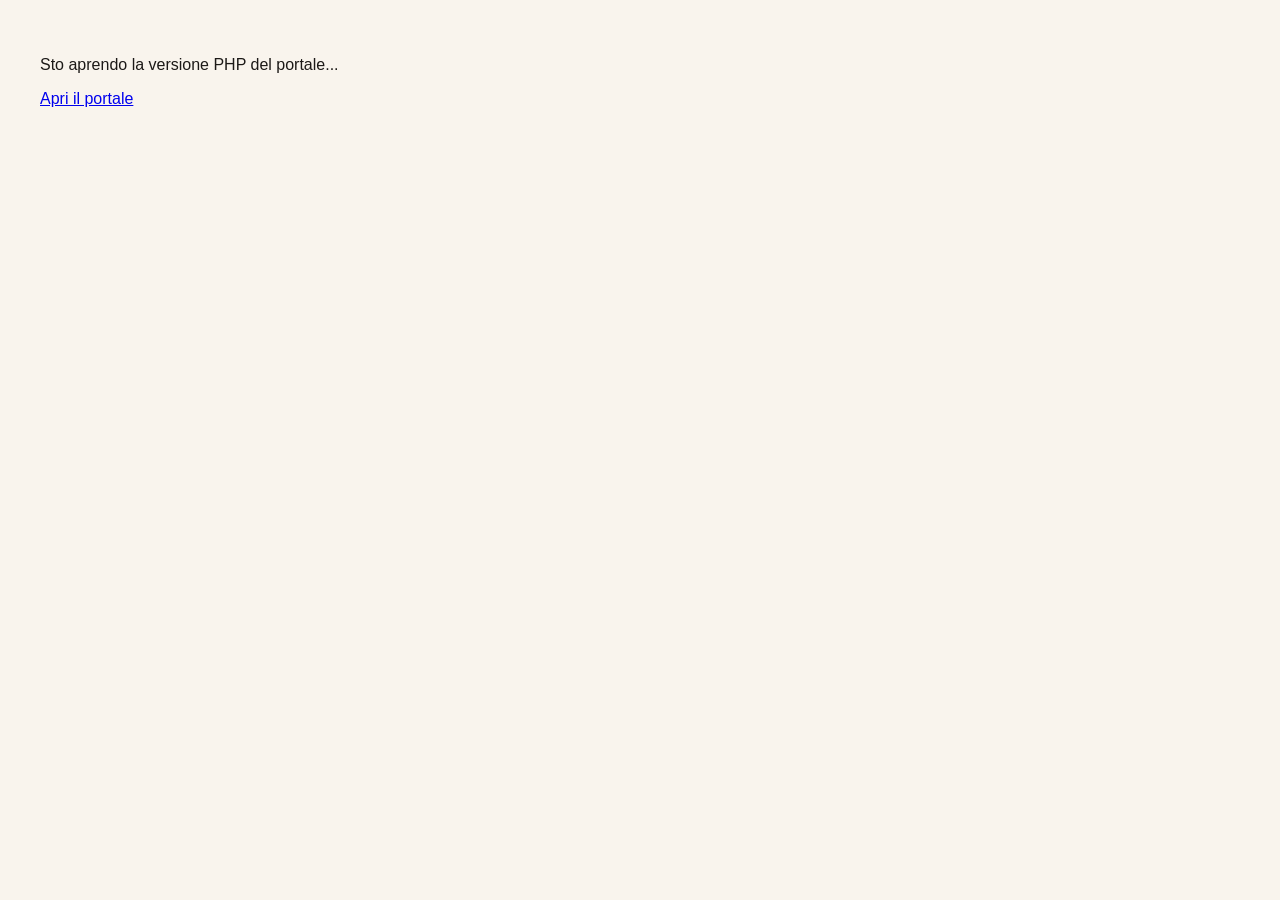
==== commit 6209026a: "Add files via upload" ====
--- a/index.html
+++ b/index.html
@@ -1,1305 +1,16 @@
-<!DOCTYPE html>
-<html lang="it">
-
-<head>
-  <meta charset="UTF-8">
-  <meta name="viewport" content="width=device-width, initial-scale=1">
-  <title>Lumière — Salone di Bellezza</title>
-  <link rel="preconnect" href="https://fonts.googleapis.com">
-  <link
-    href="https://fonts.googleapis.com/css2?family=Cormorant+Garamond:ital,wght@0,300;0,400;0,600;1,300;1,400&family=Jost:wght@300;400;500&display=swap"
-    rel="stylesheet">
-  <style>
-    *,
-    *::before,
-    *::after {
-      box-sizing: border-box;
-      margin: 0;
-      padding: 0;
-    }
-
-    :root {
-      --cream: #f9f4ed;
-      --warm-white: #fffdf9;
-      --charcoal: #1c1917;
-      --muted: #78716c;
-      --gold: #b5924c;
-      --gold-light: #e8d5b0;
-      --border: #e8e0d5;
-      --nav-h: 70px;
-    }
-
-    html {
-      scroll-behavior: smooth;
-    }
-
-    body {
-      font-family: 'Jost', sans-serif;
-      background: var(--warm-white);
-      color: var(--charcoal);
-      overflow-x: hidden;
-    }
-
-    nav {
-      position: fixed;
-      top: 0;
-      left: 0;
-      right: 0;
-      z-index: 200;
-      height: var(--nav-h);
-      display: flex;
-      align-items: center;
-      justify-content: space-between;
-      padding: 0 clamp(20px, 5vw, 60px);
-      background: rgba(249, 244, 237, 0.95);
-      backdrop-filter: blur(12px);
-      border-bottom: 1px solid transparent;
-      transition: border-color 0.3s;
-    }
-
-    nav.scrolled {
-      border-bottom-color: var(--border);
-    }
-
-    .nav-logo {
-      font-family: 'Cormorant Garamond', serif;
-      font-size: 1.55rem;
-      font-weight: 300;
-      letter-spacing: 0.12em;
-      color: var(--charcoal);
-      text-decoration: none;
-      flex-shrink: 0;
-    }
-
-    .nav-logo em {
-      font-style: italic;
-      color: var(--gold);
-    }
-
-    .nav-links {
-      display: flex;
-      gap: clamp(20px, 3vw, 40px);
-      list-style: none;
-    }
-
-    .nav-links a {
-      font-size: 0.72rem;
-      letter-spacing: 0.2em;
-      text-transform: uppercase;
-      color: var(--muted);
-      text-decoration: none;
-      transition: color 0.2s;
-      white-space: nowrap;
-    }
-
-    .nav-links a:hover {
-      color: var(--charcoal);
-    }
-
-    .nav-cta {
-      font-size: 0.7rem;
-      letter-spacing: 0.18em;
-      text-transform: uppercase;
-      color: var(--gold);
-      border: 1px solid var(--gold);
-      padding: 9px 20px;
-      text-decoration: none;
-      white-space: nowrap;
-      transition: all 0.25s;
-      flex-shrink: 0;
-    }
-
-    .nav-cta:hover {
-      background: var(--gold);
-      color: #fff;
-    }
-
-    .nav-burger {
-      display: none;
-      flex-direction: column;
-      gap: 5px;
-      cursor: pointer;
-      padding: 8px;
-      background: none;
-      border: none;
-      flex-shrink: 0;
-    }
-
-    .nav-burger span {
-      display: block;
-      width: 24px;
-      height: 1.5px;
-      background: var(--charcoal);
-      transition: all 0.3s;
-    }
-
-    .nav-burger.aperto span:nth-child(1) {
-      transform: translateY(6.5px) rotate(45deg);
-    }
-
-    .nav-burger.aperto span:nth-child(2) {
-      opacity: 0;
-    }
-
-    .nav-burger.aperto span:nth-child(3) {
-      transform: translateY(-6.5px) rotate(-45deg);
-    }
-
-    .nav-mobile {
-      display: none;
-      position: fixed;
-      top: var(--nav-h);
-      left: 0;
-      right: 0;
-      bottom: 0;
-      background: var(--cream);
-      z-index: 190;
-      flex-direction: column;
-      align-items: center;
-      justify-content: center;
-      gap: 32px;
-      opacity: 0;
-      pointer-events: none;
-      transition: opacity 0.3s;
-    }
-
-    .nav-mobile.aperto {
-      opacity: 1;
-      pointer-events: all;
-    }
-
-    .nav-mobile a {
-      font-family: 'Cormorant Garamond', serif;
-      font-size: 2.2rem;
-      font-weight: 300;
-      color: var(--charcoal);
-      text-decoration: none;
-      letter-spacing: 0.08em;
-      transition: color 0.2s;
-    }
-
-    .nav-mobile a:hover {
-      color: var(--gold);
-    }
-
-    .nav-mobile .mobile-cta {
-      font-size: 0.75rem;
-      letter-spacing: 0.2em;
-      text-transform: uppercase;
-      font-family: 'Jost', sans-serif;
-      border: 1px solid var(--gold);
-      color: var(--gold);
-      padding: 14px 36px;
-      margin-top: 8px;
-    }
-
-    .hero {
-      min-height: 100vh;
-      display: grid;
-      grid-template-columns: 1fr 1fr;
-      padding-top: var(--nav-h);
-    }
-
-    .hero-left {
-      display: flex;
-      flex-direction: column;
-      justify-content: center;
-      padding: clamp(40px, 6vw, 80px) clamp(24px, 4vw, 60px) clamp(40px, 6vw, 80px) clamp(24px, 6vw, 80px);
-    }
-
-    .hero-tag {
-      font-size: 0.68rem;
-      letter-spacing: 0.35em;
-      text-transform: uppercase;
-      color: var(--gold);
-      margin-bottom: 28px;
-      display: flex;
-      align-items: center;
-      gap: 14px;
-      animation: fadeUp 0.7s ease 0.1s both;
-    }
-
-    .hero-tag::before {
-      content: '';
-      width: 36px;
-      height: 1px;
-      background: var(--gold);
-      flex-shrink: 0;
-    }
-
-    .hero-title {
-      font-family: 'Cormorant Garamond', serif;
-      font-size: clamp(2.8rem, 5.5vw, 5.2rem);
-      font-weight: 300;
-      line-height: 1.05;
-      color: var(--charcoal);
-      margin-bottom: 24px;
-      animation: fadeUp 0.7s ease 0.25s both;
-    }
-
-    .hero-title em {
-      font-style: italic;
-      color: var(--gold);
-    }
-
-    .hero-text {
-      font-size: clamp(0.85rem, 1.5vw, 0.95rem);
-      line-height: 1.85;
-      color: var(--muted);
-      max-width: 380px;
-      margin-bottom: 40px;
-      font-weight: 300;
-      animation: fadeUp 0.7s ease 0.4s both;
-    }
-
-    .hero-btns {
-      display: flex;
-      gap: 20px;
-      align-items: center;
-      flex-wrap: wrap;
-      animation: fadeUp 0.7s ease 0.55s both;
-    }
-
-    .btn-primary {
-      background: var(--charcoal);
-      color: var(--cream);
-      padding: 15px 32px;
-      text-decoration: none;
-      font-size: 0.72rem;
-      letter-spacing: 0.2em;
-      text-transform: uppercase;
-      transition: all 0.25s;
-      white-space: nowrap;
-    }
-
-    .btn-primary:hover {
-      background: var(--gold);
-    }
-
-    .btn-ghost {
-      color: var(--charcoal);
-      text-decoration: none;
-      font-size: 0.72rem;
-      letter-spacing: 0.2em;
-      text-transform: uppercase;
-      display: flex;
-      align-items: center;
-      gap: 10px;
-      transition: color 0.2s;
-      white-space: nowrap;
-    }
-
-    .btn-ghost:hover {
-      color: var(--gold);
-    }
-
-    .btn-ghost::after {
-      content: '→';
-      font-size: 1rem;
-    }
-
-    .hero-right {
-      position: relative;
-      overflow: hidden;
-      background: var(--cream);
-    }
-
-    .hero-img-placeholder {
-      width: 100%;
-      height: 100%;
-      min-height: 400px;
-      position: relative;
-    }
-
-    .hero-img-placeholder img {
-      width: 100%;
-      height: 100%;
-      object-fit: cover;
-      object-position: center top;
-      display: block;
-    }
-
-    .hero-badge {
-      position: absolute;
-      bottom: 40px;
-      left: -20px;
-      background: var(--charcoal);
-      color: var(--gold-light);
-      padding: 18px 26px;
-      font-family: 'Cormorant Garamond', serif;
-      font-size: 0.85rem;
-      font-style: italic;
-      letter-spacing: 0.05em;
-      box-shadow: 0 20px 60px rgba(28, 25, 23, 0.25);
-    }
-
-    .hero-badge strong {
-      display: block;
-      font-size: 1.9rem;
-      font-weight: 300;
-      font-style: normal;
-    }
-
-    .servizi {
-      padding: clamp(60px, 8vw, 100px) clamp(20px, 6vw, 80px);
-      background: var(--cream);
-    }
-
-    .section-header {
-      text-align: center;
-      margin-bottom: clamp(40px, 6vw, 70px);
-    }
-
-    .section-tag {
-      font-size: 0.68rem;
-      letter-spacing: 0.35em;
-      text-transform: uppercase;
-      color: var(--gold);
-      display: block;
-      margin-bottom: 18px;
-    }
-
-    .section-title {
-      font-family: 'Cormorant Garamond', serif;
-      font-size: clamp(2rem, 4vw, 3.4rem);
-      font-weight: 300;
-      line-height: 1.15;
-    }
-
-    .section-title em {
-      font-style: italic;
-      color: var(--gold);
-    }
-
-    .servizi-grid {
-      display: grid;
-      grid-template-columns: repeat(4, 1fr);
-      gap: 2px;
-    }
-
-    .servizio-card {
-      background: var(--warm-white);
-      padding: clamp(24px, 3vw, 40px) clamp(20px, 2.5vw, 32px);
-      border: 1px solid var(--border);
-      position: relative;
-      transition: all 0.3s;
-      overflow: hidden;
-    }
-
-    .servizio-card::before {
-      content: '';
-      position: absolute;
-      bottom: 0;
-      left: 0;
-      right: 0;
-      height: 2px;
-      background: var(--gold);
-      transform: scaleX(0);
-      transform-origin: left;
-      transition: transform 0.4s;
-    }
-
-    .servizio-card:hover {
-      background: var(--charcoal);
-    }
-
-    .servizio-card:hover .servizio-nome,
-    .servizio-card:hover .servizio-desc {
-      color: var(--cream);
-    }
-
-    .servizio-card:hover .servizio-prezzo {
-      color: var(--gold);
-    }
-
-    .servizio-card:hover::before {
-      transform: scaleX(1);
-    }
-
-    .servizio-card:hover .servizio-num {
-      color: rgba(181, 146, 76, 0.2);
-    }
-
-    .servizio-num {
-      font-family: 'Cormorant Garamond', serif;
-      font-size: 3rem;
-      font-weight: 300;
-      color: var(--border);
-      line-height: 1;
-      margin-bottom: 18px;
-      transition: color 0.3s;
-    }
-
-    .servizio-nome {
-      font-family: 'Cormorant Garamond', serif;
-      font-size: 1.25rem;
-      font-weight: 400;
-      color: var(--charcoal);
-      margin-bottom: 10px;
-      transition: color 0.3s;
-    }
-
-    .servizio-desc {
-      font-size: 0.8rem;
-      line-height: 1.7;
-      color: var(--muted);
-      margin-bottom: 18px;
-      transition: color 0.3s;
-    }
-
-    .servizio-prezzo {
-      font-size: 0.72rem;
-      letter-spacing: 0.15em;
-      text-transform: uppercase;
-      color: var(--gold);
-      font-weight: 500;
-      transition: color 0.3s;
-    }
-
-    .about {
-      display: grid;
-      grid-template-columns: 1fr 1fr;
-      min-height: 60vh;
-    }
-
-    .about-img {
-      position: relative;
-      overflow: hidden;
-      display: flex;
-      align-items: flex-end;
-      min-height: 360px;
-    }
-
-    .about-img img {
-      position: absolute;
-      inset: 0;
-      width: 100%;
-      height: 100%;
-      object-fit: cover;
-      object-position: center;
-    }
-
-    .about-img::after {
-      content: '';
-      position: absolute;
-      inset: 0;
-      background: linear-gradient(to top, rgba(28, 25, 23, 0.55) 0%, rgba(28, 25, 23, 0.1) 60%, transparent 100%);
-    }
-
-    .about-img-quote {
-      position: relative;
-      z-index: 2;
-      padding: 32px;
-      font-family: 'Cormorant Garamond', serif;
-      font-size: clamp(1rem, 2vw, 1.35rem);
-      font-style: italic;
-      font-weight: 300;
-      color: rgba(255, 255, 255, 0.95);
-      line-height: 1.5;
-    }
-
-    .about-text {
-      padding: clamp(40px, 6vw, 80px) clamp(24px, 5vw, 80px);
-      display: flex;
-      flex-direction: column;
-      justify-content: center;
-      background: var(--charcoal);
-    }
-
-    .about-text .section-tag {
-      text-align: left;
-    }
-
-    .about-text .section-title {
-      color: var(--cream);
-      text-align: left;
-      margin-bottom: 24px;
-    }
-
-    .about-text p {
-      font-size: 0.9rem;
-      line-height: 1.85;
-      color: #a8a29e;
-      font-weight: 300;
-      margin-bottom: 18px;
-    }
-
-    .about-stats {
-      display: flex;
-      gap: clamp(24px, 4vw, 48px);
-      margin-top: 36px;
-      padding-top: 36px;
-      border-top: 1px solid #3d3835;
-      flex-wrap: wrap;
-    }
-
-    .stat-num {
-      font-family: 'Cormorant Garamond', serif;
-      font-size: clamp(2rem, 3.5vw, 2.8rem);
-      font-weight: 300;
-      color: var(--gold);
-      display: block;
-      line-height: 1;
-    }
-
-    .stat-label {
-      font-size: 0.68rem;
-      letter-spacing: 0.18em;
-      text-transform: uppercase;
-      color: #78716c;
-      margin-top: 5px;
-      display: block;
-    }
-
-    .prenotazione {
-      padding: clamp(60px, 8vw, 100px) clamp(20px, 6vw, 80px);
-      background: var(--warm-white);
-      position: relative;
-      overflow: hidden;
-    }
-
-    .prenotazione-deco {
-      position: absolute;
-      top: 40px;
-      right: 40px;
-      font-family: 'Cormorant Garamond', serif;
-      font-size: clamp(4rem, 9vw, 9rem);
-      font-weight: 300;
-      color: var(--border);
-      line-height: 1;
-      pointer-events: none;
-      user-select: none;
-      letter-spacing: -0.02em;
-    }
-
-    .prenotazione-inner {
-      display: grid;
-      grid-template-columns: 1fr 1.4fr;
-      gap: clamp(40px, 6vw, 80px);
-      align-items: start;
-      max-width: 1100px;
-      position: relative;
-    }
-
-    .prenotazione-info .section-title {
-      text-align: left;
-      margin-bottom: 20px;
-    }
-
-    .prenotazione-info>p {
-      font-size: 0.88rem;
-      line-height: 1.8;
-      color: var(--muted);
-      font-weight: 300;
-      margin-bottom: 28px;
-    }
-
-    .info-item {
-      display: flex;
-      align-items: flex-start;
-      gap: 14px;
-      margin-bottom: 18px;
-    }
-
-    .info-icon {
-      width: 34px;
-      height: 34px;
-      flex-shrink: 0;
-      border: 1px solid var(--border);
-      border-radius: 50%;
-      display: flex;
-      align-items: center;
-      justify-content: center;
-      font-size: 0.85rem;
-      color: var(--gold);
-    }
-
-    .info-label {
-      font-size: 0.68rem;
-      letter-spacing: 0.15em;
-      text-transform: uppercase;
-      color: var(--muted);
-      display: block;
-      margin-bottom: 2px;
-    }
-
-    .info-value {
-      font-size: 0.88rem;
-      color: var(--charcoal);
-      font-weight: 400;
-    }
-
-    .form-card {
-      background: var(--cream);
-      padding: clamp(28px, 4vw, 50px);
-      border: 1px solid var(--border);
-      position: relative;
-    }
-
-    .form-card::before {
-      content: '';
-      position: absolute;
-      top: -1px;
-      left: 40px;
-      right: 40px;
-      height: 2px;
-      background: var(--gold);
-    }
-
-    .form-title {
-      font-family: 'Cormorant Garamond', serif;
-      font-size: 1.55rem;
-      font-weight: 400;
-      margin-bottom: 4px;
-    }
-
-    .form-subtitle {
-      font-size: 0.78rem;
-      color: var(--muted);
-      margin-bottom: 32px;
-    }
-
-    .form-row {
-      display: grid;
-      grid-template-columns: 1fr 1fr;
-      gap: 16px;
-    }
-
-    .form-group {
-      margin-bottom: 18px;
-    }
-
-    .form-group label {
-      display: block;
-      font-size: 0.65rem;
-      letter-spacing: 0.2em;
-      text-transform: uppercase;
-      color: var(--muted);
-      margin-bottom: 7px;
-    }
-
-    .form-group input,
-    .form-group select,
-    .form-group textarea {
-      width: 100%;
-      padding: 12px 14px;
-      border: 1px solid var(--border);
-      border-radius: 0;
-      background: var(--warm-white);
-      color: var(--charcoal);
-      font-family: 'Jost', sans-serif;
-      font-size: 0.88rem;
-      font-weight: 300;
-      transition: border-color 0.2s, box-shadow 0.2s;
-      appearance: none;
-      -webkit-appearance: none;
-    }
-
-    .form-group input:focus,
-    .form-group select:focus,
-    .form-group textarea:focus {
-      outline: none;
-      border-color: var(--gold);
-      box-shadow: 0 0 0 3px rgba(181, 146, 76, 0.08);
-    }
-
-    .form-group textarea {
-      resize: vertical;
-      min-height: 80px;
-    }
-
-    .form-group select {
-      background-image: url("data:image/svg+xml,%3Csvg xmlns='http://www.w3.org/2000/svg' width='12' height='8' viewBox='0 0 12 8'%3E%3Cpath d='M1 1l5 5 5-5' stroke='%2378716c' fill='none' stroke-width='1.5'/%3E%3C/svg%3E");
-      background-repeat: no-repeat;
-      background-position: right 14px center;
-      padding-right: 36px;
-      cursor: pointer;
-    }
-
-    .form-note {
-      font-size: 0.74rem;
-      color: var(--muted);
-      margin-bottom: 24px;
-      line-height: 1.65;
-      padding: 12px 14px;
-      background: var(--warm-white);
-      border-left: 2px solid var(--gold-light);
-    }
-
-    .form-submit {
-      width: 100%;
-      padding: 16px;
-      background: var(--charcoal);
-      color: var(--gold-light);
-      border: none;
-      cursor: pointer;
-      font-family: 'Jost', sans-serif;
-      font-size: 0.72rem;
-      letter-spacing: 0.25em;
-      text-transform: uppercase;
-      transition: all 0.25s;
-      font-weight: 500;
-    }
-
-    .form-submit:hover {
-      background: var(--gold);
-      color: #fff;
-    }
-
-    .testimonial {
-      background: var(--cream);
-      padding: clamp(50px, 7vw, 80px) clamp(20px, 6vw, 80px);
-      text-align: center;
-      border-top: 1px solid var(--border);
-      border-bottom: 1px solid var(--border);
-    }
-
-    .stars {
-      color: var(--gold);
-      font-size: 1rem;
-      letter-spacing: 4px;
-      margin-bottom: 24px;
-    }
-
-    .testimonial-text {
-      font-family: 'Cormorant Garamond', serif;
-      font-size: clamp(1.2rem, 2.5vw, 1.9rem);
-      font-weight: 300;
-      font-style: italic;
-      line-height: 1.55;
-      color: var(--charcoal);
-      max-width: 680px;
-      margin: 0 auto 20px;
-    }
-
-    .testimonial-author {
-      font-size: 0.7rem;
-      letter-spacing: 0.2em;
-      text-transform: uppercase;
-      color: var(--muted);
-    }
-
-    footer {
-      background: var(--charcoal);
-      color: #a8a29e;
-      padding: clamp(48px, 6vw, 60px) clamp(20px, 6vw, 80px) clamp(32px, 4vw, 40px);
-      display: grid;
-      grid-template-columns: 1.5fr 1fr 1fr 1fr;
-      gap: clamp(32px, 5vw, 60px);
-    }
-
-    .footer-brand .nav-logo {
-      color: var(--gold-light);
-      display: block;
-      margin-bottom: 14px;
-    }
-
-    .footer-brand p {
-      font-size: 0.82rem;
-      line-height: 1.75;
-      font-weight: 300;
-    }
-
-    .footer-col h4 {
-      font-size: 0.66rem;
-      letter-spacing: 0.25em;
-      text-transform: uppercase;
-      color: var(--gold);
-      margin-bottom: 18px;
-    }
-
-    .footer-col ul {
-      list-style: none;
-    }
-
-    .footer-col ul li {
-      margin-bottom: 9px;
-    }
-
-    .footer-col ul li a {
-      color: #78716c;
-      text-decoration: none;
-      font-size: 0.82rem;
-      font-weight: 300;
-      transition: color 0.2s;
-    }
-
-    .footer-col ul li a:hover {
-      color: var(--gold-light);
-    }
-
-    .footer-col p {
-      font-size: 0.82rem;
-      line-height: 1.8;
-      font-weight: 300;
-    }
-
-    .footer-bottom {
-      background: var(--charcoal);
-      padding: 18px clamp(20px, 6vw, 80px);
-      border-top: 1px solid #2c2926;
-      display: flex;
-      justify-content: space-between;
-      align-items: center;
-      flex-wrap: wrap;
-      gap: 10px;
-    }
-
-    .footer-bottom p {
-      font-size: 0.73rem;
-      color: #57534e;
-      font-weight: 300;
-    }
-
-    .footer-bottom a {
-      color: var(--gold);
-      text-decoration: none;
-      font-size: 0.73rem;
-    }
-
-    @keyframes fadeUp {
-      from {
-        opacity: 0;
-        transform: translateY(28px);
-      }
-
-      to {
-        opacity: 1;
-        transform: translateY(0);
-      }
-    }
-
-    @media (max-width: 1024px) {
-      .servizi-grid {
-        grid-template-columns: repeat(2, 1fr);
-      }
-
-      footer {
-        grid-template-columns: 1fr 1fr;
-      }
-
-      .footer-brand {
-        grid-column: 1 / -1;
-      }
-
-      .prenotazione-inner {
-        grid-template-columns: 1fr;
-      }
-
-      .prenotazione-deco {
-        display: none;
-      }
-    }
-
-    @media (max-width: 768px) {
-      :root {
-        --nav-h: 64px;
-      }
-
-      .nav-links,
-      .nav-cta {
-        display: none;
-      }
-
-      .nav-burger {
-        display: flex;
-      }
-
-      .nav-mobile {
-        display: flex;
-      }
-
-      .hero {
-        grid-template-columns: 1fr;
-        min-height: auto;
-      }
-
-      .hero-right {
-        order: -1;
-        height: 55vw;
-        min-height: 220px;
-      }
-
-      .hero-img-placeholder {
-        min-height: 0;
-        height: 100%;
-      }
-
-      .hero-badge {
-        display: none;
-      }
-
-      .hero-left {
-        padding: 36px 20px 52px;
-      }
-
-      .hero-text {
-        max-width: 100%;
-      }
-
-      .hero-btns {
-        flex-direction: column;
-        align-items: stretch;
-        gap: 14px;
-      }
-
-      .btn-primary {
-        text-align: center;
-        padding: 16px;
-      }
-
-      .btn-ghost {
-        justify-content: center;
-      }
-
-      .servizi-grid {
-        grid-template-columns: 1fr;
-      }
-
-      .about {
-        grid-template-columns: 1fr;
-      }
-
-      .about-img {
-        min-height: 260px;
-      }
-
-      .about-img-inner {
-        font-size: 6rem;
-      }
-
-      .about-text {
-        padding: 40px 20px;
-      }
-
-      .form-row {
-        grid-template-columns: 1fr;
-      }
-
-      .form-card {
-        padding: 28px 20px;
-      }
-
-      footer {
-        grid-template-columns: 1fr;
-        gap: 36px;
-      }
-
-      .footer-brand {
-        grid-column: auto;
-      }
-    }
-
-    /* SMALL ≤400px */
-    @media (max-width: 400px) {
-      .hero-title {
-        font-size: 2.4rem;
-      }
-
-      .nav-logo {
-        font-size: 1.3rem;
-      }
-
-      .about-img-quote {
-        font-size: 0.9rem;
-      }
-    }
-  </style>
-</head>
-
-<body>
-
-  <!-- NAV -->
-  <nav id="nav">
-    <a href="#" class="nav-logo">Lu<em>mière</em></a>
-    <ul class="nav-links">
-      <li><a href="#servizi">servizi</a></li>
-      <li><a href="#about">chi siamo</a></li>
-      <li><a href="#prenota">prenota</a></li>
-      <li><a href="#contatti">contatti</a></li>
-    </ul>
-    <a href="#prenota" class="nav-cta">prenota ora</a>
-    <button class="nav-burger" id="burger" aria-label="apri menu">
-      <span></span><span></span><span></span>
-    </button>
-  </nav>
-
-  <!-- MENU MOBILE -->
-  <div class="nav-mobile" id="navMobile">
-    <a href="#servizi" onclick="chiudiMenu()">servizi</a>
-    <a href="#about" onclick="chiudiMenu()">chi siamo</a>
-    <a href="#prenota" onclick="chiudiMenu()">prenota</a>
-    <a href="#contatti" onclick="chiudiMenu()">contatti</a>
-    <a href="#prenota" onclick="chiudiMenu()" class="mobile-cta">prenota ora</a>
-  </div>
-
-  <!-- HERO -->
-  <section class="hero">
-    <div class="hero-left">
-      <div class="hero-tag">salone di bellezza · dal 2008</div>
-      <h1 class="hero-title">La bellezza<br>è un'<em>arte</em><br>da coltivare</h1>
-      <p class="hero-text">
-        Un rifugio di cura e raffinatezza nel cuore della città.
-        Ogni trattamento è pensato per esaltare la tua unicità,
-        con tecniche all'avanguardia e prodotti selezionati.
-      </p>
-      <div class="hero-btns">
-        <a href="#prenota" class="btn-primary">prenota appuntamento</a>
-        <a href="#servizi" class="btn-ghost">scopri i servizi</a>
-      </div>
-    </div>
-    <div class="hero-right">
-
-      <img
-        src="https://images.unsplash.com/photo-1728488448472-16a259c6ba7c?q=80&w=870&auto=format&fit=crop&ixlib=rb-4.1.0&ixid=M3wxMjA3fDB8MHxwaG90by1wYWdlfHx8fGVufDB8fHx8fA%3D%3D"
-        alt="Salone di bellezza Lumière">
-
-      <div class="hero-badge">
-        <span>clienti soddisfatte</span>
-        <strong>2.400+</strong>
-      </div>
-    </div>
-  </section>
-
-  <!-- SERVIZI -->
-  <section class="servizi" id="servizi">
-    <div class="section-header">
-      <span class="section-tag">i nostri servizi</span>
-      <h2 class="section-title">Tutto ciò di cui<br>hai bisogno, in un <em>unico posto</em></h2>
-    </div>
-    <div class="servizi-grid">
-      <div class="servizio-card">
-        <div class="servizio-num">01</div>
-        <div class="servizio-nome">Capelli</div>
-        <p class="servizio-desc">Taglio, piega, colorazione e trattamenti rigeneranti con i migliori prodotti
-          professionali.</p>
-        <div class="servizio-prezzo">da €20</div>
-      </div>
-      <div class="servizio-card">
-        <div class="servizio-num">02</div>
-        <div class="servizio-nome">Unghie</div>
-        <p class="servizio-desc">Manicure, pedicure e nail art personalizzata. Mani e piedi sempre impeccabili.</p>
-        <div class="servizio-prezzo">da €25</div>
-      </div>
-      <div class="servizio-card">
-        <div class="servizio-num">03</div>
-        <div class="servizio-nome">Viso</div>
-        <p class="servizio-desc">Pulizie profonde, trattamenti idratanti e rituali anti-età per una pelle luminosa.</p>
-        <div class="servizio-prezzo">da €40</div>
-      </div>
-      <div class="servizio-card">
-        <div class="servizio-num">04</div>
-        <div class="servizio-nome">Corpo</div>
-        <p class="servizio-desc">Ceretta, epilazione e trattamenti corpo per una pelle vellutata e curata nei minimi
-          dettagli.</p>
-        <div class="servizio-prezzo">da €20</div>
-      </div>
-    </div>
-  </section>
-
-  <!-- ABOUT -->
-  <section class="about" id="about">
-    <div class="about-img">
-      <img
-        src="https://plus.unsplash.com/premium_photo-1666990806921-a9bf7dc72efe?q=80&w=746&auto=format&fit=crop&ixlib=rb-4.1.0&ixid=M3wxMjA3fDB8MHxwaG90by1wYWdlfHx8fGVufDB8fHx8fA%3D%3D"
-        alt="Interno salone Lumière">
-      <div class="about-img-quote">"La cura di sé non è un lusso,<br>è una necessità dell'anima."</div>
-    </div>
-    <div class="about-text">
-      <span class="section-tag">chi siamo</span>
-      <h2 class="section-title" style="color:var(--cream)">Sedici anni di<br><em>passione</em> e cura</h2>
-      <p>Lumière nasce nel 2008 da un sogno: creare uno spazio dove ogni donna si senta ascoltata, valorizzata e bella.
-        Nel corso degli anni abbiamo perfezionato ogni dettaglio, dalla qualità dei prodotti alla formazione del nostro
-        team.</p>
-      <p>Il nostro approccio è semplice: ci prendiamo il tempo necessario per capire le tue esigenze e trasformarle in
-        risultati che durano. Nessuna fretta, solo attenzione e professionalità.</p>
-      <div class="about-stats">
-        <div><span class="stat-num">16</span><span class="stat-label">anni di esperienza</span></div>
-        <div><span class="stat-num">8</span><span class="stat-label">professioniste</span></div>
-        <div><span class="stat-num">98%</span><span class="stat-label">clienti soddisfatte</span></div>
-      </div>
-    </div>
-  </section>
-
-  <!-- PRENOTAZIONE -->
-  <section class="prenotazione" id="prenota">
-    <div class="prenotazione-deco">PRENOTA</div>
-    <div class="prenotazione-inner">
-
-      <div class="prenotazione-info">
-        <span class="section-tag">prenota</span>
-        <h2 class="section-title">Regalati un<br>momento <em>tutto tuo</em></h2>
-        <p>Prenota il tuo appuntamento in pochi passaggi. Riceverai una conferma via WhatsApp e un promemoria il giorno
-          prima.</p>
-        <div class="info-item">
-          <div class="info-icon">⏰</div>
-          <div><span class="info-label">orari</span><span class="info-value">Martedì — Sabato · 9:00 – 19:00</span>
-          </div>
-        </div>
-        <div class="info-item">
-          <div class="info-icon">📍</div>
-          <div><span class="info-label">dove siamo</span><span class="info-value">Via delle Rose 14 · Milano</span>
-          </div>
-        </div>
-        <div class="info-item">
-          <div class="info-icon">📞</div>
-          <div><span class="info-label">telefono</span><span class="info-value">02 1234 5678</span></div>
-        </div>
-        <div class="info-item">
-          <div class="info-icon">💬</div>
-          <div><span class="info-label">whatsapp</span><span class="info-value">+39 333 123 4567</span></div>
-        </div>
-      </div>
-
-      <div class="form-card">
-        <h3 class="form-title">Prenota il tuo appuntamento</h3>
-        <p class="form-subtitle">Compila il form e ti ricontatteremo entro poche ore</p>
-        <form method="POST" action="prenota.php?s=ciao-bla-bla">
-          <div class="form-row">
-            <div class="form-group">
-              <label>nome *</label>
-              <input type="text" name="_nome" placeholder="il tuo nome" required>
-            </div>
-            <div class="form-group">
-              <label>cognome *</label>
-              <input type="text" name="_cognome" placeholder="il tuo cognome" required>
-            </div>
-          </div>
-          <div class="form-row">
-            <div class="form-group">
-              <label>telefono *</label>
-              <input type="tel" name="_telefono" placeholder="333 000 0000" required>
-            </div>
-            <div class="form-group">
-              <label>email</label>
-              <input type="email" name="_email" placeholder="tu@email.it">
-            </div>
-          </div>
-          <div class="form-group">
-            <label>servizio desiderato *</label>
-            <select name="servizio_id" required>
-              <option value="">scegli il servizio</option>
-              <option value="2">piega — €20 · 30min</option>
-              <option value="3">colorazione — €60 · 90min</option>
-              <option value="4">manicure — €25 · 45min</option>
-              <option value="5">pedicure — €30 · 60min</option>
-              <option value="6">pulizia viso — €40 · 60min</option>
-              <option value="7">ceretta — €20 · 30min</option>
-            </select>
-          </div>
-          <div class="form-row">
-            <div class="form-group">
-              <label>data preferita *</label>
-              <input type="date" name="_data" required>
-            </div>
-            <div class="form-group">
-              <label>ora preferita *</label>
-              <select name="_ora" required>
-                <option value="">scegli l'ora</option>
-                <option value="09:00">09:00</option>
-                <option value="09:30">09:30</option>
-                <option value="10:00">10:00</option>
-                <option value="10:30">10:30</option>
-                <option value="11:00">11:00</option>
-                <option value="11:30">11:30</option>
-                <option value="12:00">12:00</option>
-                <option value="14:00">14:00</option>
-                <option value="14:30">14:30</option>
-                <option value="15:00">15:00</option>
-                <option value="15:30">15:30</option>
-                <option value="16:00">16:00</option>
-                <option value="16:30">16:30</option>
-                <option value="17:00">17:00</option>
-                <option value="17:30">17:30</option>
-                <option value="18:00">18:00</option>
-                <option value="18:30">18:30</option>
-              </select>
-            </div>
-          </div>
-          <div class="form-group">
-            <label>note o richieste particolari</label>
-            <textarea name="note" placeholder="allergie, preferenze, dettagli sul servizio…"></textarea>
-          </div>
-          <div class="form-note">
-            La tua richiesta sarà ricevuta dal nostro team che ti confermerà l'appuntamento via WhatsApp o telefono
-            entro poche ore.
-          </div>
-          <button type="submit" class="form-submit">invia la richiesta</button>
-        </form>
-      </div>
-
-    </div>
-  </section>
-
-  <!-- TESTIMONIANZA -->
-  <div class="testimonial">
-    <div class="stars">★★★★★</div>
-    <p class="testimonial-text">"Vengo da Lumière da sei anni e non cambierei per nulla al mondo. La professionalità, la
-      cura nei dettagli e l'atmosfera calda lo rendono unico."</p>
-    <span class="testimonial-author">Giulia M. — cliente dal 2018</span>
-  </div>
-
-  <!-- FOOTER -->
-  <footer id="contatti">
-    <div class="footer-brand">
-      <a href="#" class="nav-logo">Lu<em>mière</em></a>
-      <p>Un luogo dove prendersi cura di sé diventa un'esperienza indimenticabile. Benvenuta.</p>
-    </div>
-    <div class="footer-col">
-      <h4>servizi</h4>
-      <ul>
-        <li><a href="#prenota">capelli</a></li>
-        <li><a href="#prenota">unghie</a></li>
-        <li><a href="#prenota">viso</a></li>
-        <li><a href="#prenota">corpo</a></li>
-      </ul>
-    </div>
-    <div class="footer-col">
-      <h4>info</h4>
-      <ul>
-        <li><a href="#about">chi siamo</a></li>
-        <li><a href="#prenota">prenota</a></li>
-        <li><a href="#">gift card</a></li>
-        <li><a href="#">lavora con noi</a></li>
-      </ul>
-    </div>
-    <div class="footer-col">
-      <h4>contatti</h4>
-      <p>Via delle Rose 14<br>20121 Milano MI</p>
-      <br>
-      <p>02 1234 5678<br><a href="mailto:salonelumiere@gmail.com" class="__cf_email__"
-          data-cfemail="bdd4d3dbd2fdd1c8d0d4d8cfd890cedcd1d2d3d893d4c9">salonelumiere@gmail.com</a></p>
-      <br>
-      <p>Mar – Sab<br>9:00 – 19:00</p>
-    </div>
-  </footer>
-
-  <div class="footer-bottom">
-    <p>© 2026 Lumière Salone di Bellezza · P.IVA 12345678901</p>
-    <a href="index.php">accesso gestionale →</a>
-  </div>
-
- <script>
-    const nav = document.getElementById('nav');
-    const burger = document.getElementById('burger');
-    const navMobile = document.getElementById('navMobile');
-
-    window.addEventListener('scroll', () => {
-      nav.classList.toggle('scrolled', window.scrollY > 40);
-    }, { passive: true });
-
-    burger.addEventListener('click', () => {
-      const aperto = burger.classList.toggle('aperto');
-      navMobile.classList.toggle('aperto', aperto);
-      document.body.style.overflow = aperto ? "hidden" : "";
-    });
-
-    function chiudiMenu() {
-      burger.classList.remove("aperto");
-      navMobile.classList.remove("aperto");
-      document.body.style.overflow = "";
-    }
-  </script>
-</body>
-
+<!DOCTYPE html>
+<html lang="it">
+
+<head>
+    <meta charset="UTF-8">
+    <meta name="viewport" content="width=device-width, initial-scale=1">
+    <title>Reindirizzamento portale</title>
+    <meta http-equiv="refresh" content="0; url=home.php?id=1">
+</head>
+
+<body style="font-family:Arial,sans-serif;padding:32px;background:#f9f4ed;color:#1c1917">
+    <p>Sto aprendo la versione PHP del portale...</p>
+    <p><a href="home.php?id=3">Apri il portale</a></p>
+</body>
+
 </html>
